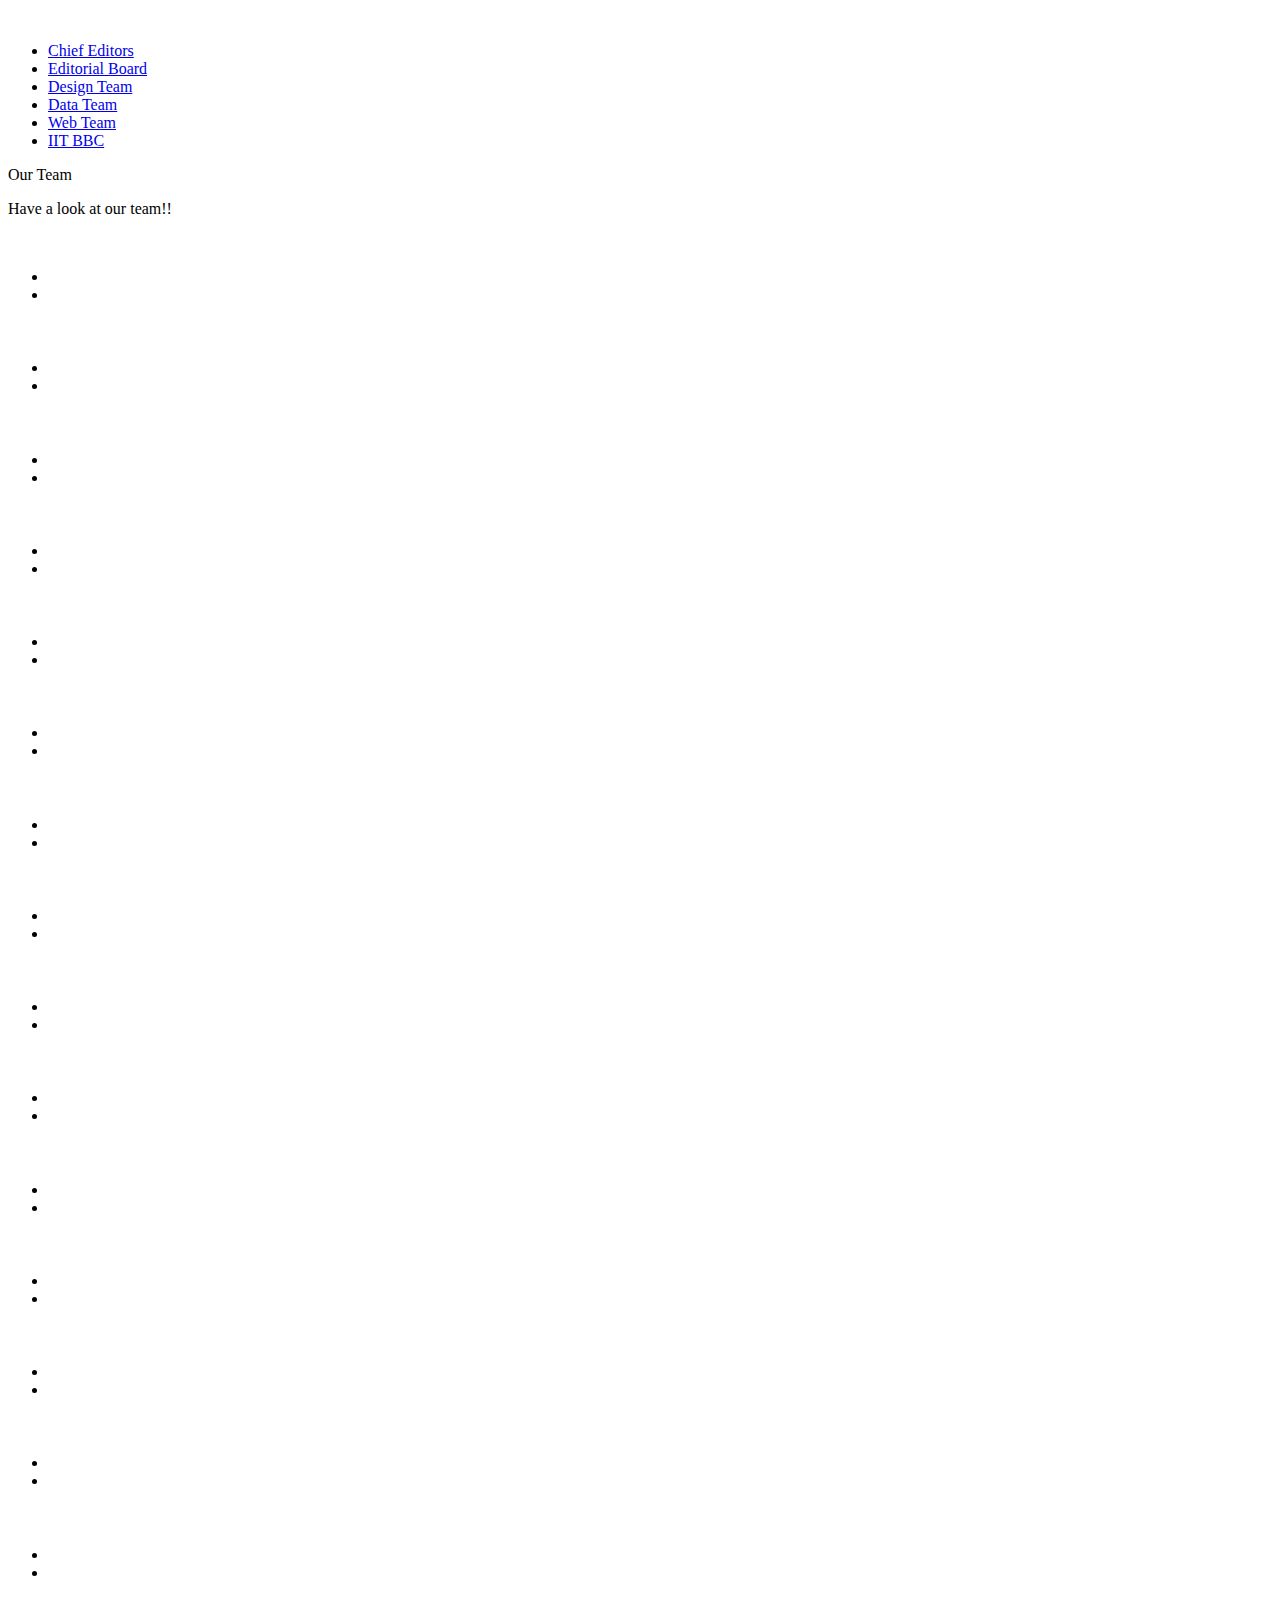
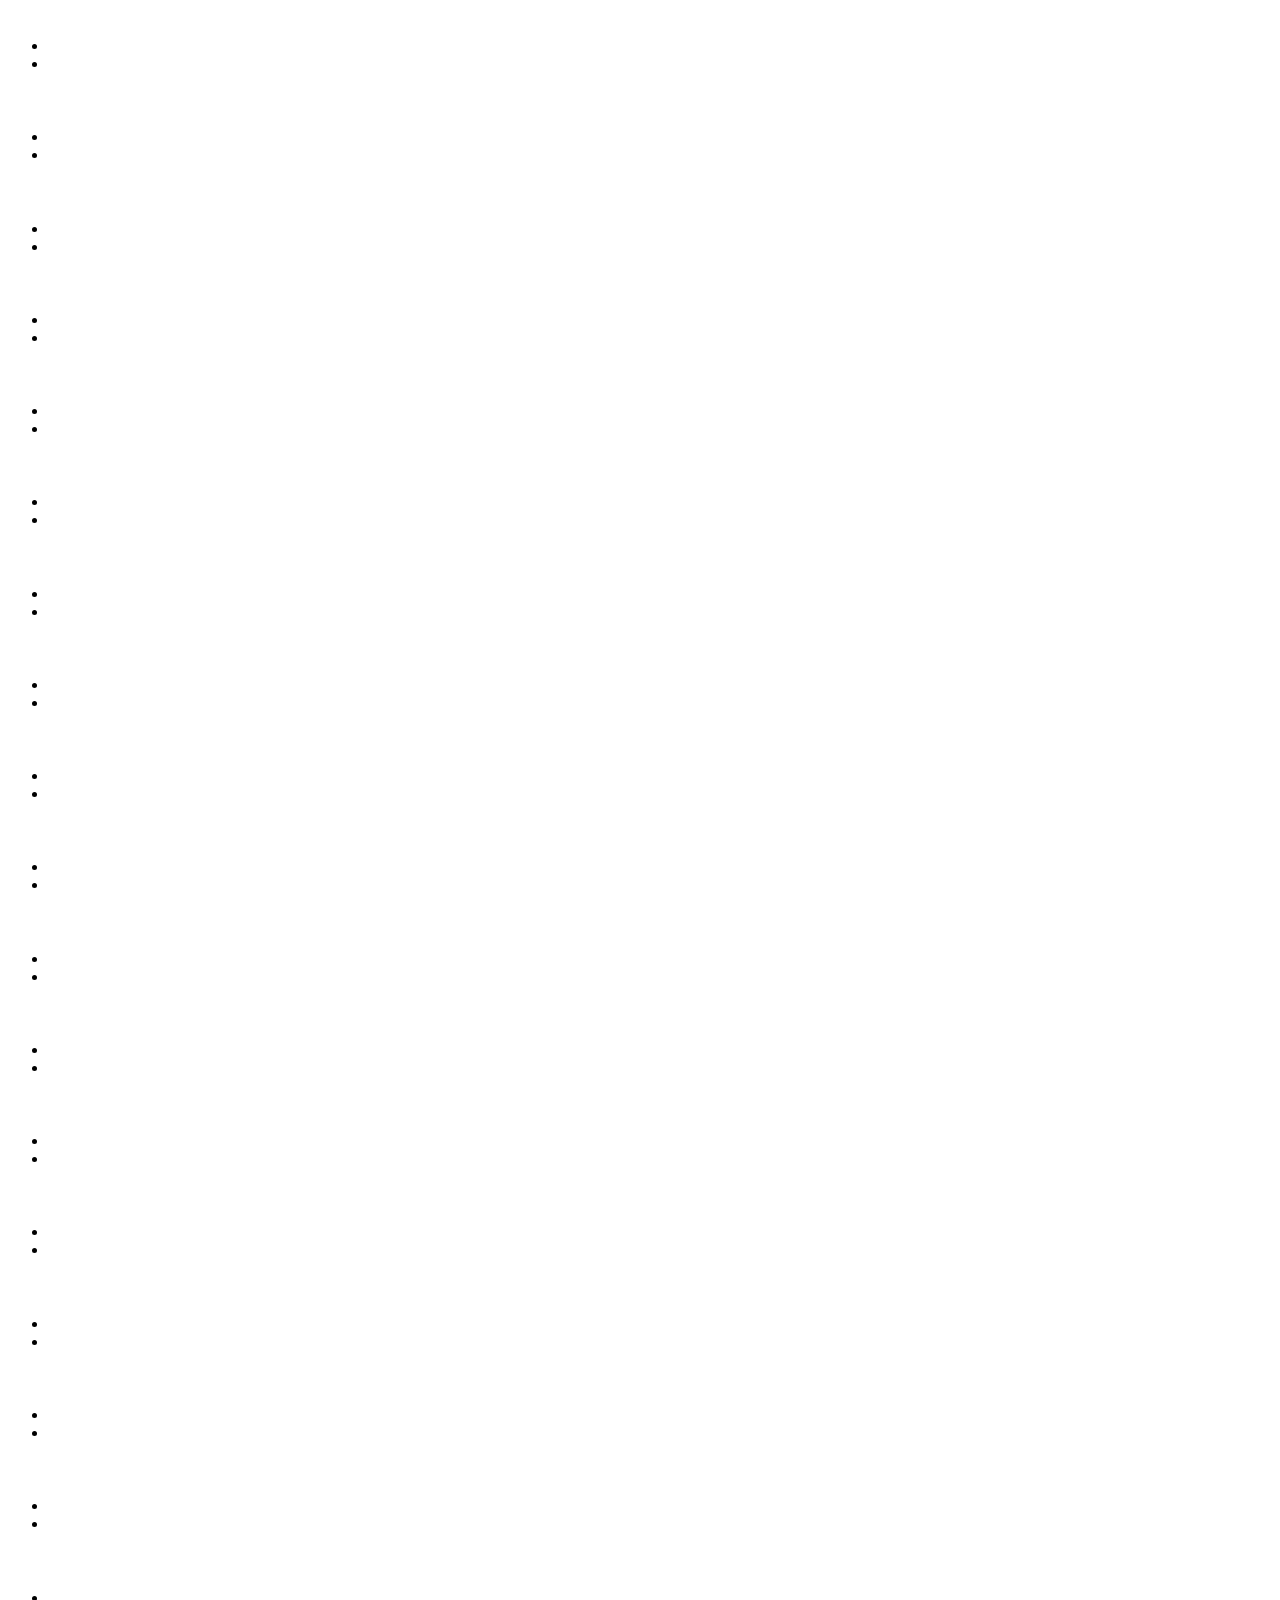
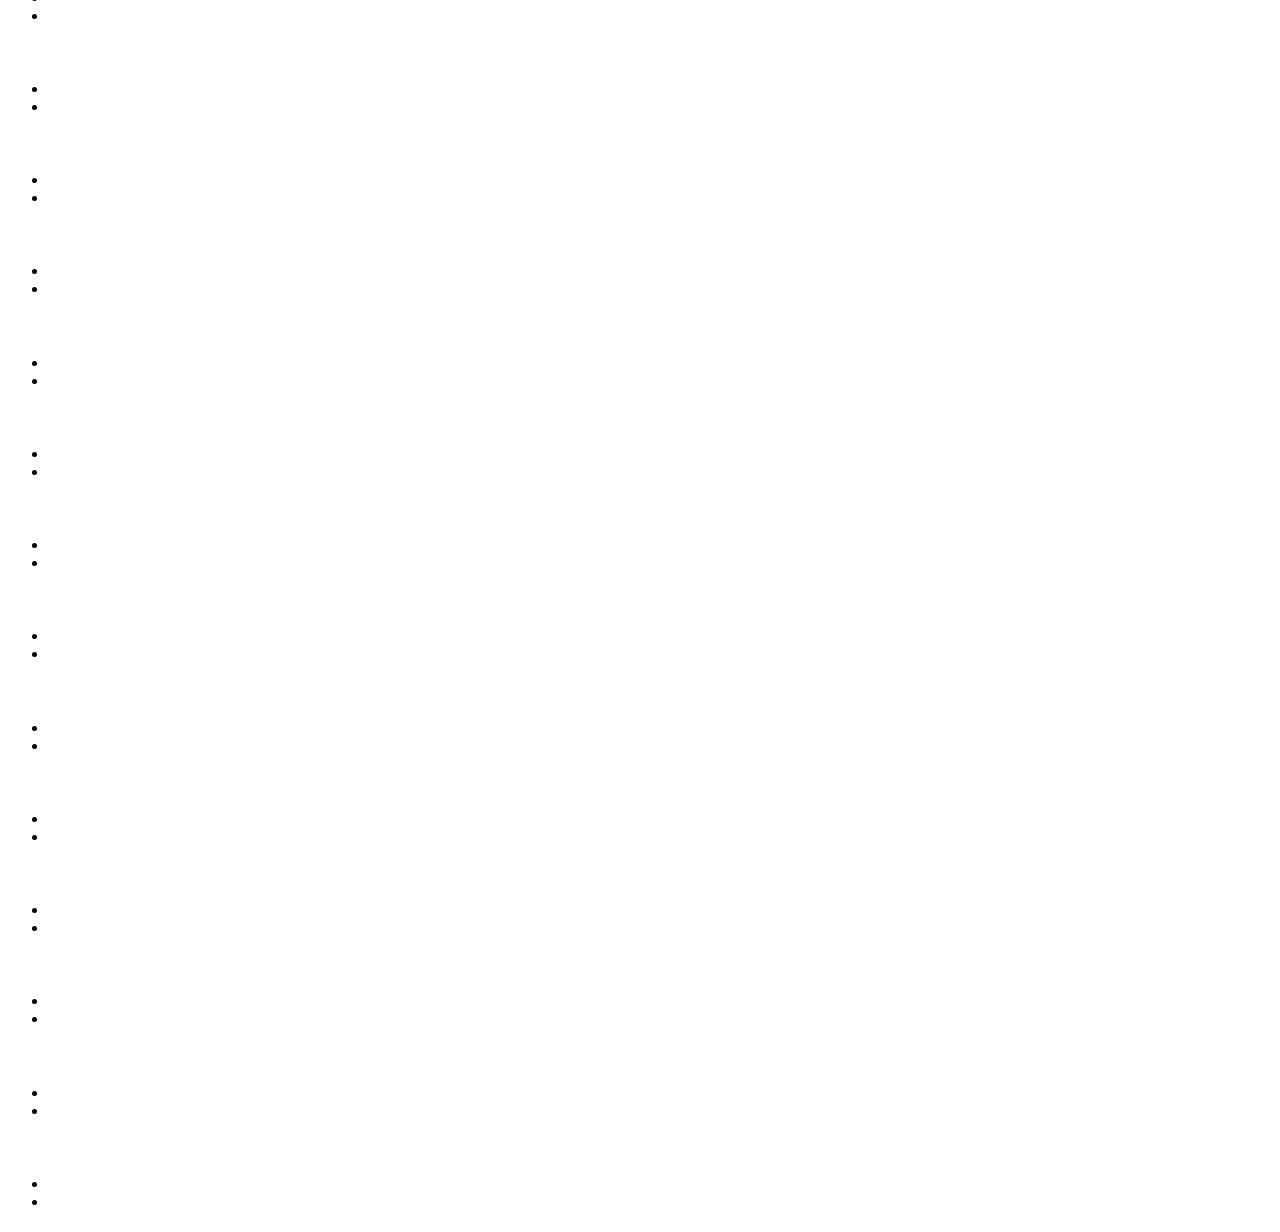
==== index.html @ 31cef3be "Included Navigation Bar" ====
<!DOCTYPE html>
<html lang="en">

<head>
    <meta charset="UTF-8">
    <meta name="viewport" content="width=device-width, initial-scale=1.0">
    <title>Document</title>
</head>

<body>
    <sectiion class="navbar">
        <!-- left sided main insight logo -->
        <div>
            <a href="https://www.insightiitb.org/"><img src="" alt=""></a>
        </div>
        <!-- right sided anchor tabs -->
        <ul>
            <li class="tabs"><a href="#chiefed">Chief Editors</a></li>
            <li class="tabs"><a href="#edboard">Editorial Board</a></li>
            <li class="tabs"><a href="#design">Design Team</a></li>
            <li class="tabs"><a href="#data">Data Team</a></li>
            <li class="tabs"><a href="#web">Web Team</a></li>
            <li class="tabs"><a href="#iitbbc">IIT BBC</a></li>
        </ul>
    </sectiion>
    <p>Our Team</p> 
    <p>Have a look at our team!!</p>
    <!-- section for each subteams -->
    <section class="chiefed">
        <!-- div class="box" for every member which can be 
            easily targetted by .box for overall styling -->
        <!-- IDs will be given aas name accordingly -->
        <div class="box" id="amogh">
            <!-- img for image -->
            <img src="" alt="">
            <!-- hyperlinks for fb and gmail as of now 
             some other may be added accordingly if required -->
            <ul>
                <li>
                    <a href=""></a>
                </li>
                <li>
                    <a href=""></a>
                </li>
            </ul>
            <!-- h2 for name -->
            <h2></h2>
            <!-- h3 for post -->
            <h3></h3>
            <!-- h4 for bio -->
            <h4></h4>
        </div>
        <div class="box" id="suman">
            <img src="" alt="">
            <ul>
                <li>
                    <a href=""></a>
                </li>
                <li>
                    <a href=""></a>
                </li>
            </ul>
            <h2></h2>
            <h3></h3>
            <h4></h4>
        </div>
    </section>
    <section class="edboard">
        <div class="box" id="abir">
            <img src="" alt="">
            <ul>
                <li>
                    <a href=""></a>
                </li>
                <li>
                    <a href=""></a>
                </li>
            </ul>
            <h2></h2>
            <h3></h3>
            <h4></h4>
        </div>
        <div class="box" id="akanksha">
            <img src="" alt="">
            <ul>
                <li>
                    <a href=""></a>
                </li>
                <li>
                    <a href=""></a>
                </li>
            </ul>
            <h2></h2>
            <h3></h3>
            <h4></h4>
        </div>
        <div class="box" id="aman">
            <img src="" alt="">
            <ul>
                <li>
                    <a href=""></a>
                </li>
                <li>
                    <a href=""></a>
                </li>
            </ul>
            <h2></h2>
            <h3></h3>
            <h4></h4>
        </div>
        <div class="box" id="kawathekar">
            <img src="" alt="">
            <ul>
                <li>
                    <a href=""></a>
                </li>
                <li>
                    <a href=""></a>
                </li>
            </ul>
            <h2></h2>
            <h3></h3>
            <h4></h4>
        </div>
        <div class="box" id="anushka">
            <img src="" alt="">
            <ul>
                <li>
                    <a href=""></a>
                </li>
                <li>
                    <a href=""></a>
                </li>
            </ul>
            <h2></h2>
            <h3></h3>
            <h4></h4>
        </div>
        <div class="box" id="apoorva">
            <img src="" alt="">
            <ul>
                <li>
                    <a href=""></a>
                </li>
                <li>
                    <a href=""></a>
                </li>
            </ul>
            <h2></h2>
            <h3></h3>
            <h4></h4>
        </div>
        <div class="box" id="arvind">
            <img src="" alt="">
            <ul>
                <li>
                    <a href=""></a>
                </li>
                <li>
                    <a href=""></a>
                </li>
            </ul>
            <h2></h2>
            <h3></h3>
            <h4></h4>
        </div>
        <div class="box" id="aryan">
            <img src="" alt="">
            <ul>
                <li>
                    <a href=""></a>
                </li>
                <li>
                    <a href=""></a>
                </li>
            </ul>
            <h2></h2>
            <h3></h3>
            <h4></h4>
        </div>
        <div class="box" id="chaitanya">
            <img src="" alt="">
            <ul>
                <li>
                    <a href=""></a>
                </li>
                <li>
                    <a href=""></a>
                </li>
            </ul>
            <h2></h2>
            <h3></h3>
            <h4></h4>
        </div>
        <div class="box" id="devansh">
            <img src="" alt="">
            <ul>
                <li>
                    <a href=""></a>
                </li>
                <li>
                    <a href=""></a>
                </li>
            </ul>
            <h2></h2>
            <h3></h3>
            <h4></h4>
        </div>
        <div class="box" id="namit">
            <img src="" alt="">
            <ul>
                <li>
                    <a href=""></a>
                </li>
                <li>
                    <a href=""></a>
                </li>
            </ul>
            <h2></h2>
            <h3></h3>
            <h4></h4>
        </div>
        <div class="box" id="ojasvi">
            <img src="" alt="">
            <ul>
                <li>
                    <a href=""></a>
                </li>
                <li>
                    <a href=""></a>
                </li>
            </ul>
            <h2></h2>
            <h3></h3>
            <h4></h4>
        </div>
        <div class="box" id="pranav">
            <img src="" alt="">
            <ul>
                <li>
                    <a href=""></a>
                </li>
                <li>
                    <a href=""></a>
                </li>
            </ul>
            <h2></h2>
            <h3></h3>
            <h4></h4>
        </div>
        <div class="box" id="rajat">
            <img src="" alt="">
            <ul>
                <li>
                    <a href=""></a>
                </li>
                <li>
                    <a href=""></a>
                </li>
            </ul>
            <h2></h2>
            <h3></h3>
            <h4></h4>
        </div>
        <div class="box" id="rishi">
            <img src="" alt="">
            <ul>
                <li>
                    <a href=""></a>
                </li>
                <li>
                    <a href=""></a>
                </li>
            </ul>
            <h2></h2>
            <h3></h3>
            <h4></h4>
        </div>
        <div class="box" id="sahil">
            <img src="" alt="">
            <ul>
                <li>
                    <a href=""></a>
                </li>
                <li>
                    <a href=""></a>
                </li>
            </ul>
            <h2></h2>
            <h3></h3>
            <h4></h4>
        </div>
        <div class="box" id="samyak">
            <img src="" alt="">
            <ul>
                <li>
                    <a href=""></a>
                </li>
                <li>
                    <a href=""></a>
                </li>
            </ul>
            <h2></h2>
            <h3></h3>
            <h4></h4>
        </div>
        <div class="box" id="shaunak">
            <img src="" alt="">
            <ul>
                <li>
                    <a href=""></a>
                </li>
                <li>
                    <a href=""></a>
                </li>
            </ul>
            <h2></h2>
            <h3></h3>
            <h4></h4>
        </div>
        <div class="box" id="tanisha">
            <img src="" alt="">
            <ul>
                <li>
                    <a href=""></a>
                </li>
                <li>
                    <a href=""></a>
                </li>
            </ul>
            <h2></h2>
            <h3></h3>
            <h4></h4>
        </div>
    </section>
    <section class="design">
        <div class="box" id="vaishnavi">
            <img src="" alt="">
            <ul>
                <li>
                    <a href=""></a>
                </li>
                <li>
                    <a href=""></a>
                </li>
            </ul>
            <h2></h2>
            <h3></h3>
            <h4></h4>
        </div>
        <div class="box" id="krishna">
            <img src="" alt="">
            <ul>
                <li>
                    <a href=""></a>
                </li>
                <li>
                    <a href=""></a>
                </li>
            </ul>
            <h2></h2>
            <h3></h3>
            <h4></h4>
        </div>
        <div class="box" id="yash">
            <img src="" alt="">
            <ul>
                <li>
                    <a href=""></a>
                </li>
                <li>
                    <a href=""></a>
                </li>
            </ul>
            <h2></h2>
            <h3></h3>
            <h4></h4>
        </div>
        <div class="box" id="saloni">
            <img src="" alt="">
            <ul>
                <li>
                    <a href=""></a>
                </li>
                <li>
                    <a href=""></a>
                </li>
            </ul>
            <h2></h2>
            <h3></h3>
            <h4></h4>
        </div>
        <div class="box" id="hardik">
            <img src="" alt="">
            <ul>
                <li>
                    <a href=""></a>
                </li>
                <li>
                    <a href=""></a>
                </li>
            </ul>
            <h2></h2>
            <h3></h3>
            <h4></h4>
        </div>
        <div class="box" id="utkarsh">
            <img src="" alt="">
            <ul>
                <li>
                    <a href=""></a>
                </li>
                <li>
                    <a href=""></a>
                </li>
            </ul>
            <h2></h2>
            <h3></h3>
            <h4></h4>
        </div>
    </section>
    <section class="data">
        <div class="box" id="akash">
            <img src="" alt="">
            <ul>
                <li>
                    <a href=""></a>
                </li>
                <li>
                    <a href=""></a>
                </li>
            </ul>
            <h2></h2>
            <h3></h3>
            <h4></h4>
        </div>
        <div class="box" id="divya">
            <img src="" alt="">
            <ul>
                <li>
                    <a href=""></a>
                </li>
                <li>
                    <a href=""></a>
                </li>
            </ul>
            <h2></h2>
            <h3></h3>
            <h4></h4>
        </div>
        <div class="box" id="3">
            <img src="" alt="">
            <ul>
                <li>
                    <a href=""></a>
                </li>
                <li>
                    <a href=""></a>
                </li>
            </ul>
            <h2></h2>
            <h3></h3>
            <h4></h4>
        </div>
        <div class="box" id="4">
            <img src="" alt="">
            <ul>
                <li>
                    <a href=""></a>
                </li>
                <li>
                    <a href=""></a>
                </li>
            </ul>
            <h2></h2>
            <h3></h3>
            <h4></h4>
        </div>
        <div class="box" id="5">
            <img src="" alt="">
            <ul>
                <li>
                    <a href=""></a>
                </li>
                <li>
                    <a href=""></a>
                </li>
            </ul>
            <h2></h2>
            <h3></h3>
            <h4></h4>
        </div>
        <div class="box" id="6">
            <img src="" alt="">
            <ul>
                <li>
                    <a href=""></a>
                </li>
                <li>
                    <a href=""></a>
                </li>
            </ul>
            <h2></h2>
            <h3></h3>
            <h4></h4>
        </div>
        <div class="box" id="7">
            <img src="" alt="">
            <ul>
                <li>
                    <a href=""></a>
                </li>
                <li>
                    <a href=""></a>
                </li>
            </ul>
            <h2></h2>
            <h3></h3>
            <h4></h4>
        </div>
    </section>
    <section class="web">
        <div class="box" id="bhavesh">
            <img src="" alt="">
            <ul>
                <li>
                    <a href=""></a>
                </li>
                <li>
                    <a href=""></a>
                </li>
            </ul>
            <h2></h2>
            <h3></h3>
            <h4></h4>
        </div>
        <div class="box" id="avyakta">
            <img src="" alt="">
            <ul>
                <li>
                    <a href=""></a>
                </li>
                <li>
                    <a href=""></a>
                </li>
            </ul>
            <h2></h2>
            <h3></h3>
            <h4></h4>
        </div>
        <div class="box" id="shabnam">
            <img src="" alt="">
            <ul>
                <li>
                    <a href=""></a>
                </li>
                <li>
                    <a href=""></a>
                </li>
            </ul>
            <h2></h2>
            <h3></h3>
            <h4></h4>
        </div>
        <div class="box" id="mayur">
            <img src="" alt="">
            <ul>
                <li>
                    <a href=""></a>
                </li>
                <li>
                    <a href=""></a>
                </li>
            </ul>
            <h2></h2>
            <h3></h3>
            <h4></h4>
        </div>
        <div class="box" id="adithya">
            <img src="" alt="">
            <ul>
                <li>
                    <a href=""></a>
                </li>
                <li>
                    <a href=""></a>
                </li>
            </ul>
            <h2></h2>
            <h3></h3>
            <h4></h4>
        </div>
        <div class="box" id="gurnoor">
            <img src="" alt="">
            <ul>
                <li>
                    <a href=""></a>
                </li>
                <li>
                    <a href=""></a>
                </li>
            </ul>
            <h2></h2>
            <h3></h3>
            <h4></h4>
        </div>
    </section>
    <section class="iitbbc">
        <div class="box" id="a">
            <img src="" alt="">
            <ul>
                <li>
                    <a href=""></a>
                </li>
                <li>
                    <a href=""></a>
                </li>
            </ul>
            <h2></h2>
            <h3></h3>
            <h4></h4>
        </div>
        <div class="box" id="b">
            <img src="" alt="">
            <ul>
                <li>
                    <a href=""></a>
                </li>
                <li>
                    <a href=""></a>
                </li>
            </ul>
            <h2></h2>
            <h3></h3>
            <h4></h4>
        </div>
        <div class="box" id="c">
            <img src="" alt="">
            <ul>
                <li>
                    <a href=""></a>
                </li>
                <li>
                    <a href=""></a>
                </li>
            </ul>
            <h2></h2>
            <h3></h3>
            <h4></h4>
        </div>
        <div class="box" id="d">
            <img src="" alt="">
            <ul>
                <li>
                    <a href=""></a>
                </li>
                <li>
                    <a href=""></a>
                </li>
            </ul>
            <h2></h2>
            <h3></h3>
            <h4></h4>
        </div>
        <div class="box" id="e">
            <img src="" alt="">
            <ul>
                <li>
                    <a href=""></a>
                </li>
                <li>
                    <a href=""></a>
                </li>
            </ul>
            <h2></h2>
            <h3></h3>
            <h4></h4>
        </div>
        <div class="box" id="f">
            <img src="" alt="">
            <ul>
                <li>
                    <a href=""></a>
                </li>
                <li>
                    <a href=""></a>
                </li>
            </ul>
            <h2></h2>
            <h3></h3>
            <h4></h4>
        </div>
    </section>
</body>

</html>
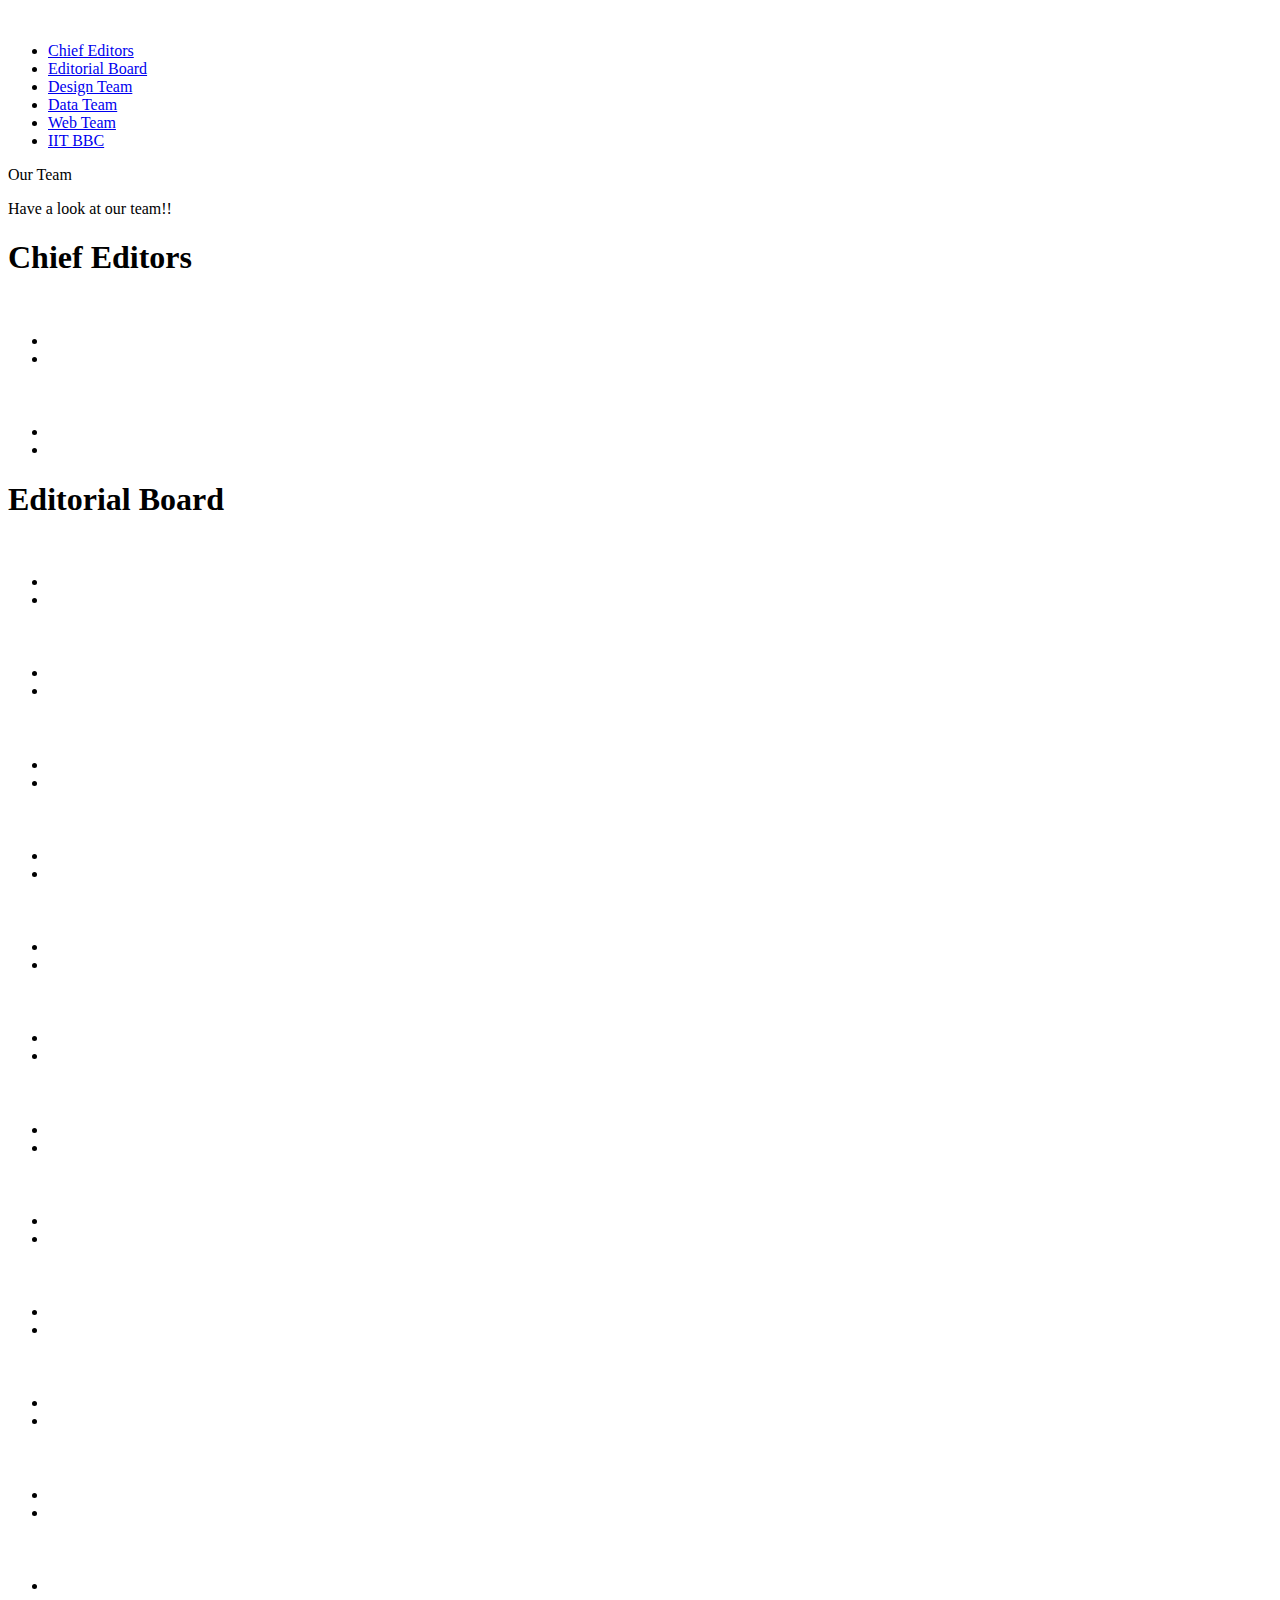
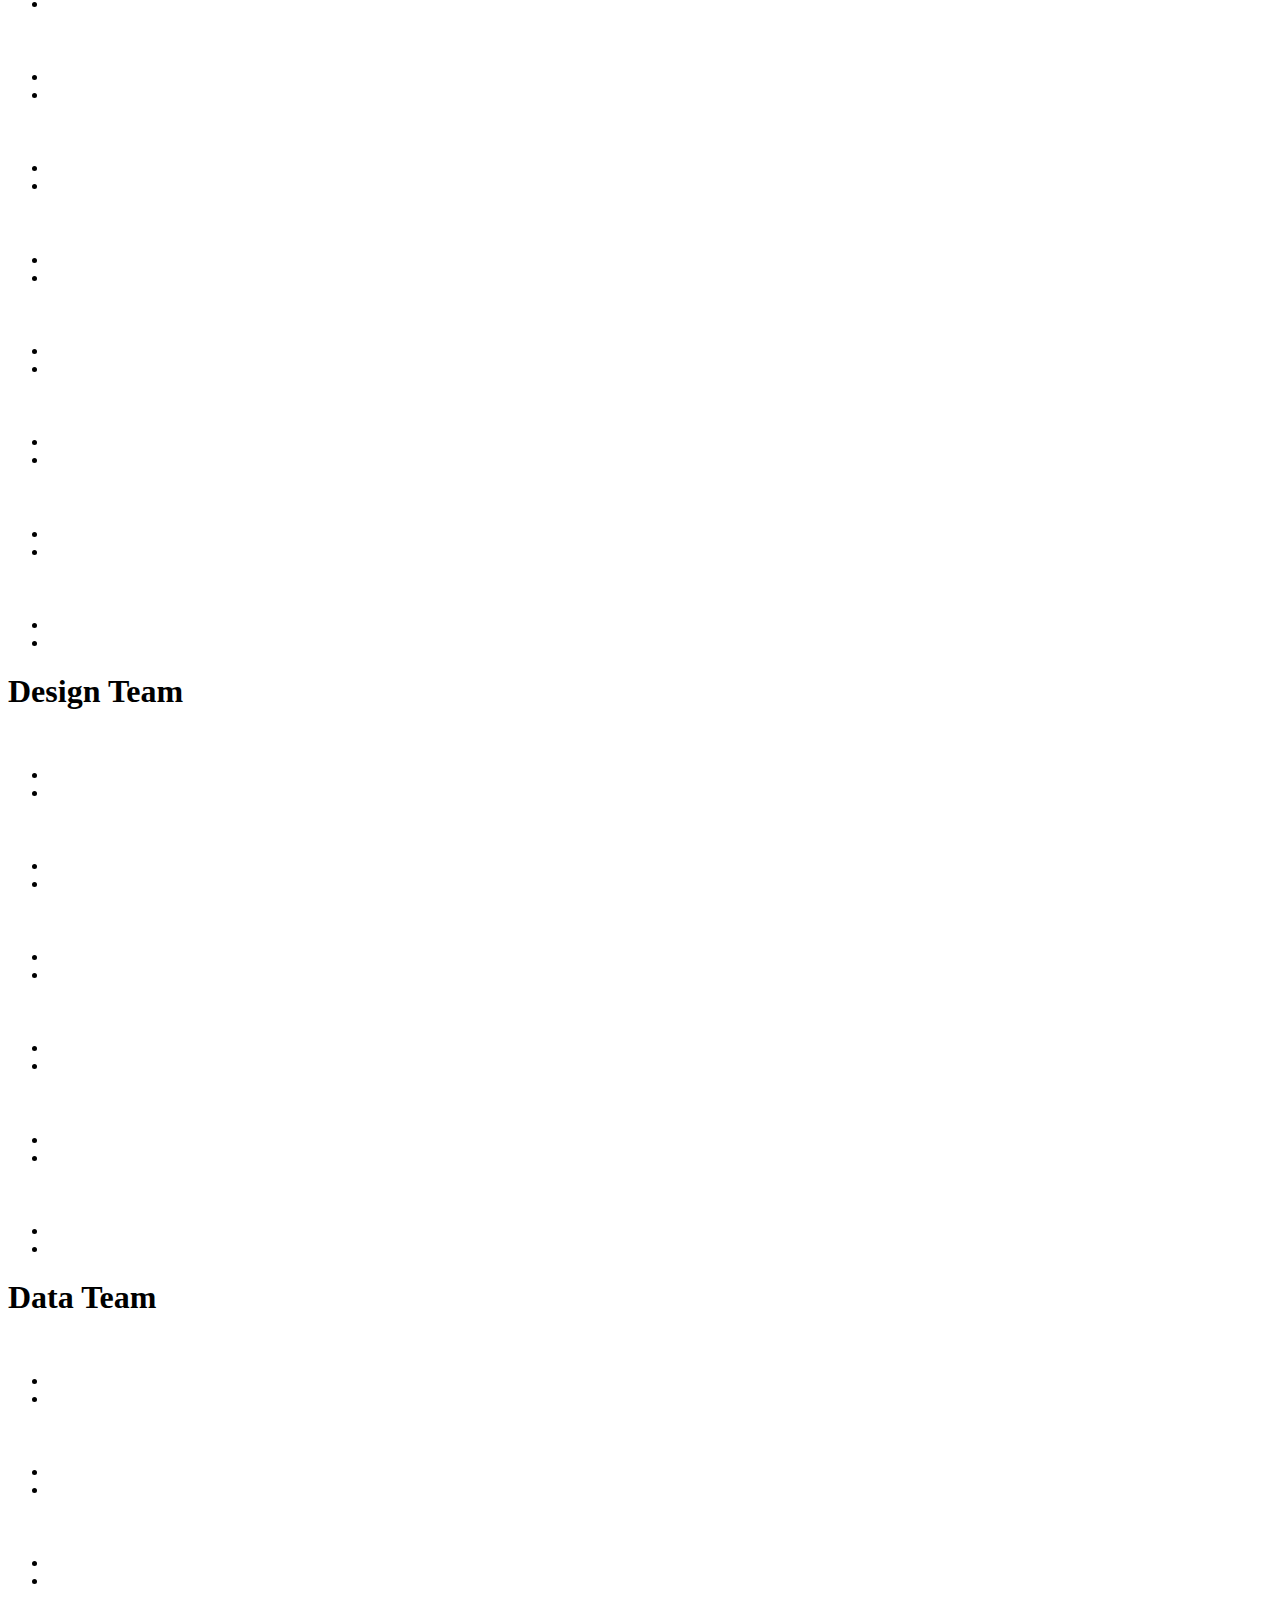
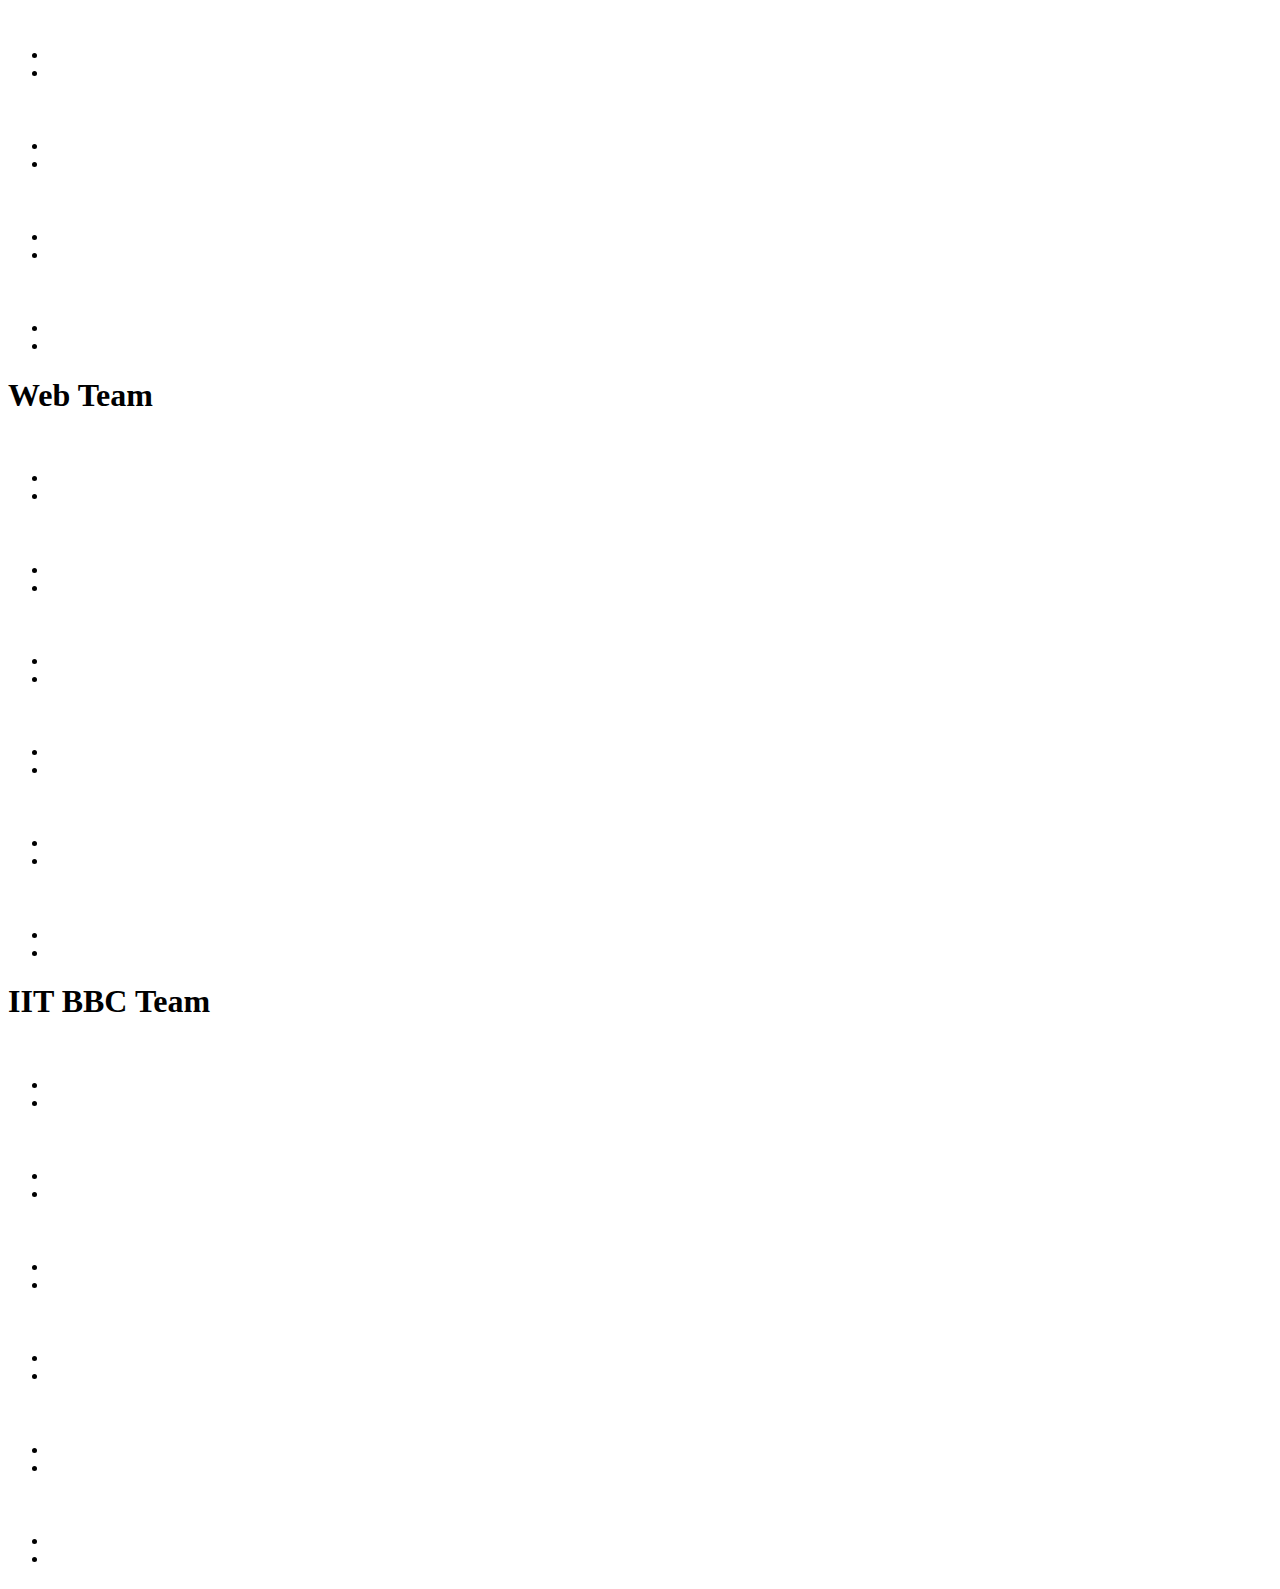
==== commit abd40f10: "Updated framework" ====
--- a/index.html
+++ b/index.html
@@ -8,7 +8,7 @@
 </head>
 
 <body>
-    <sectiion class="navbar">
+    <nav class="navbar">
         <!-- left sided main insight logo -->
         <div>
             <a href="https://www.insightiitb.org/"><img src="" alt=""></a>
@@ -22,11 +22,12 @@
             <li class="tabs"><a href="#web">Web Team</a></li>
             <li class="tabs"><a href="#iitbbc">IIT BBC</a></li>
         </ul>
-    </sectiion>
+    </nav>
     <p>Our Team</p> 
     <p>Have a look at our team!!</p>
     <!-- section for each subteams -->
-    <section class="chiefed">
+    <section id="chiefed">
+        <h1>Chief Editors</h1>
         <!-- div class="box" for every member which can be 
             easily targetted by .box for overall styling -->
         <!-- IDs will be given aas name accordingly -->
@@ -65,7 +66,8 @@
             <h4></h4>
         </div>
     </section>
-    <section class="edboard">
+    <section id="edboard">
+        <h1>Editorial Board</h1>
         <div class="box" id="abir">
             <img src="" alt="">
             <ul>
@@ -333,7 +335,8 @@
             <h4></h4>
         </div>
     </section>
-    <section class="design">
+    <section id="design">
+        <h1>Design Team</h1>
         <div class="box" id="vaishnavi">
             <img src="" alt="">
             <ul>
@@ -419,7 +422,8 @@
             <h4></h4>
         </div>
     </section>
-    <section class="data">
+    <section id="data">
+        <h1>Data Team</h1>
         <div class="box" id="akash">
             <img src="" alt="">
             <ul>
@@ -519,7 +523,8 @@
             <h4></h4>
         </div>
     </section>
-    <section class="web">
+    <section id="web">
+        <h1>Web Team</h1>
         <div class="box" id="bhavesh">
             <img src="" alt="">
             <ul>
@@ -605,7 +610,8 @@
             <h4></h4>
         </div>
     </section>
-    <section class="iitbbc">
+    <section id="iitbbc">
+        <h1>IIT BBC Team</h1>
         <div class="box" id="a">
             <img src="" alt="">
             <ul>
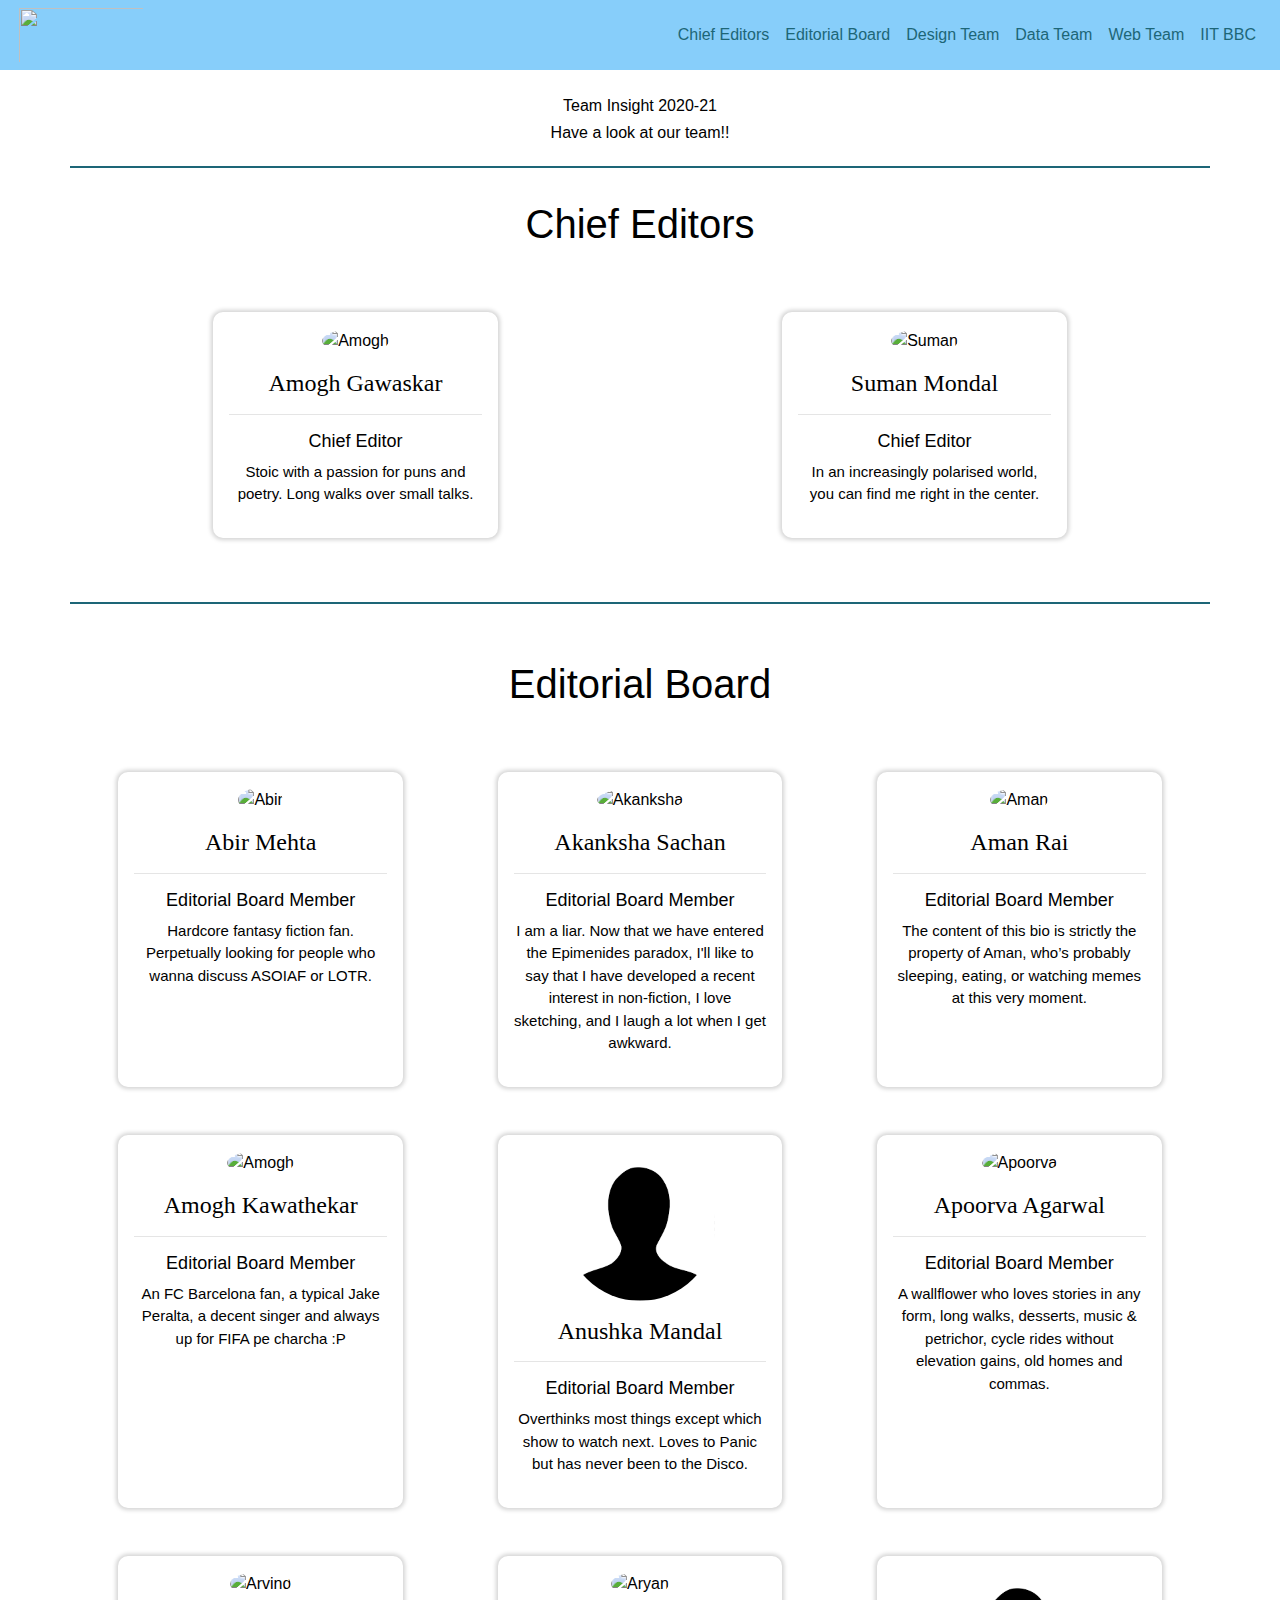
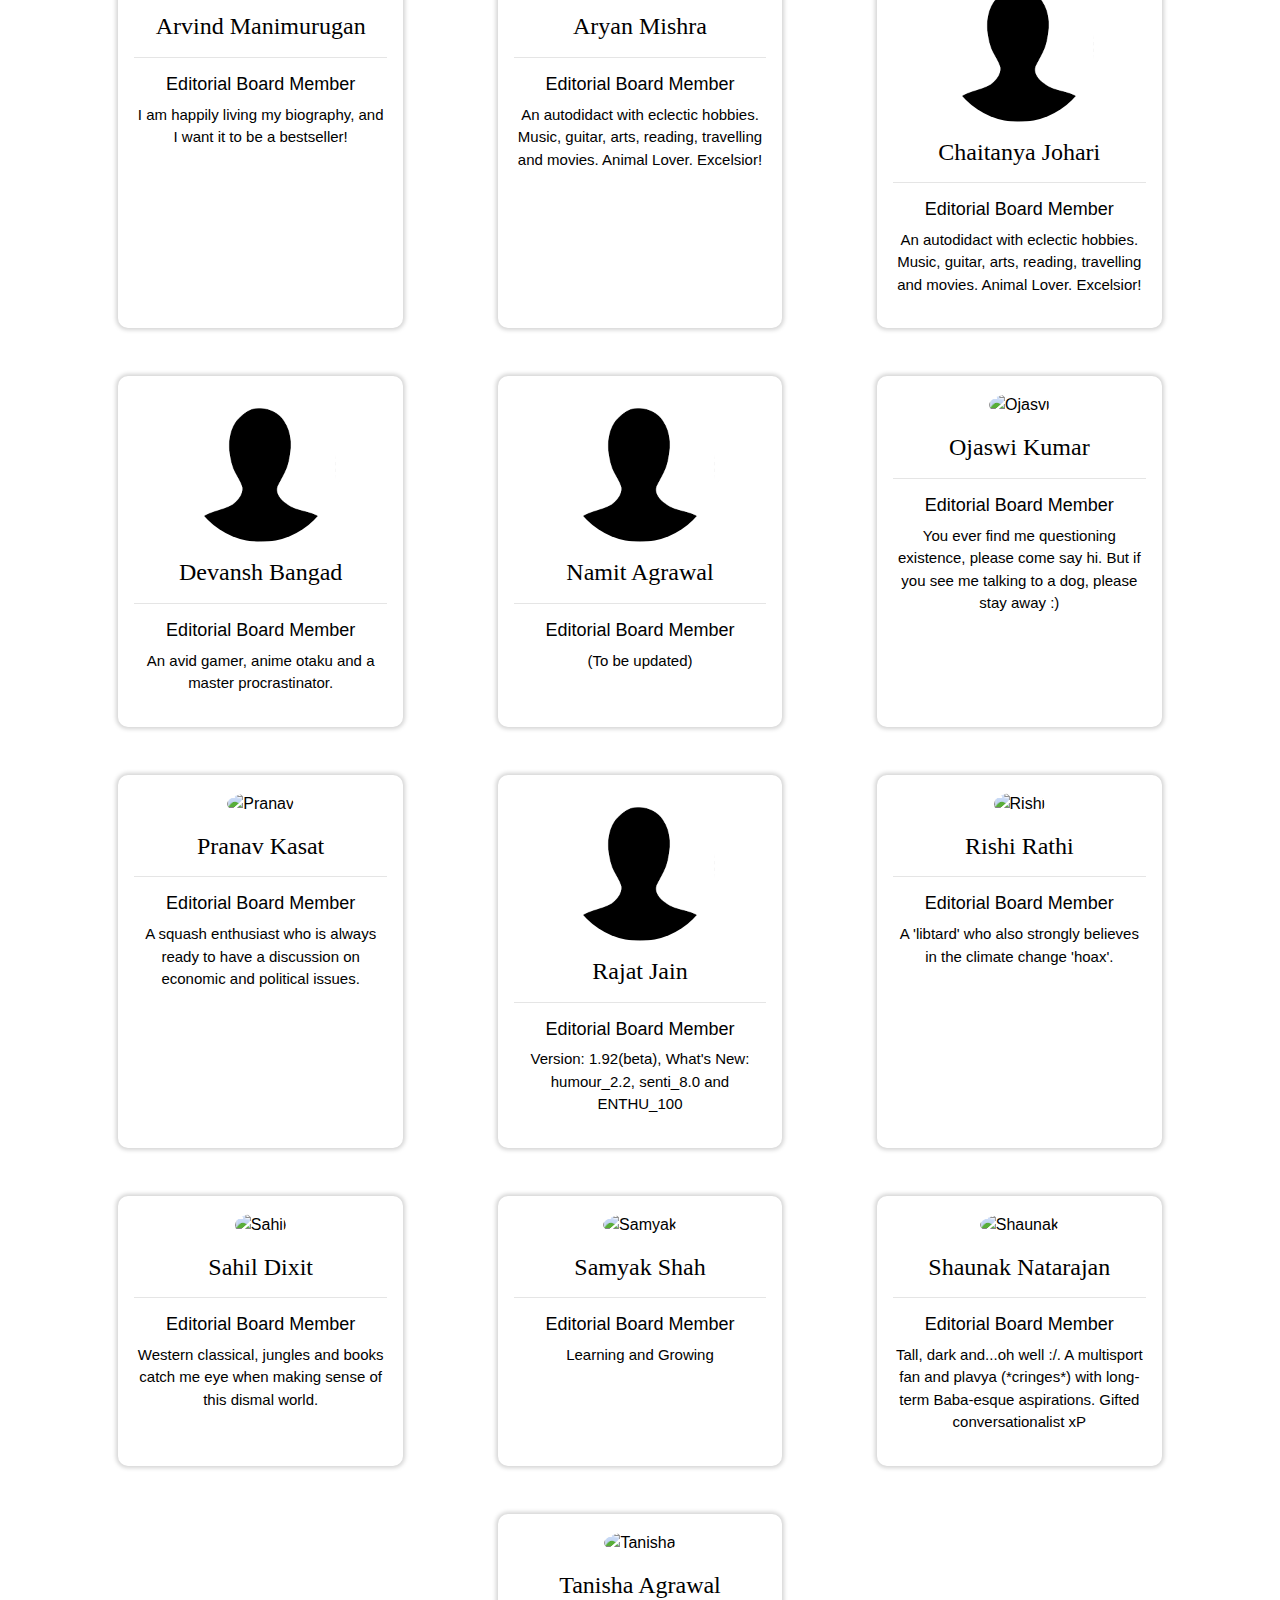
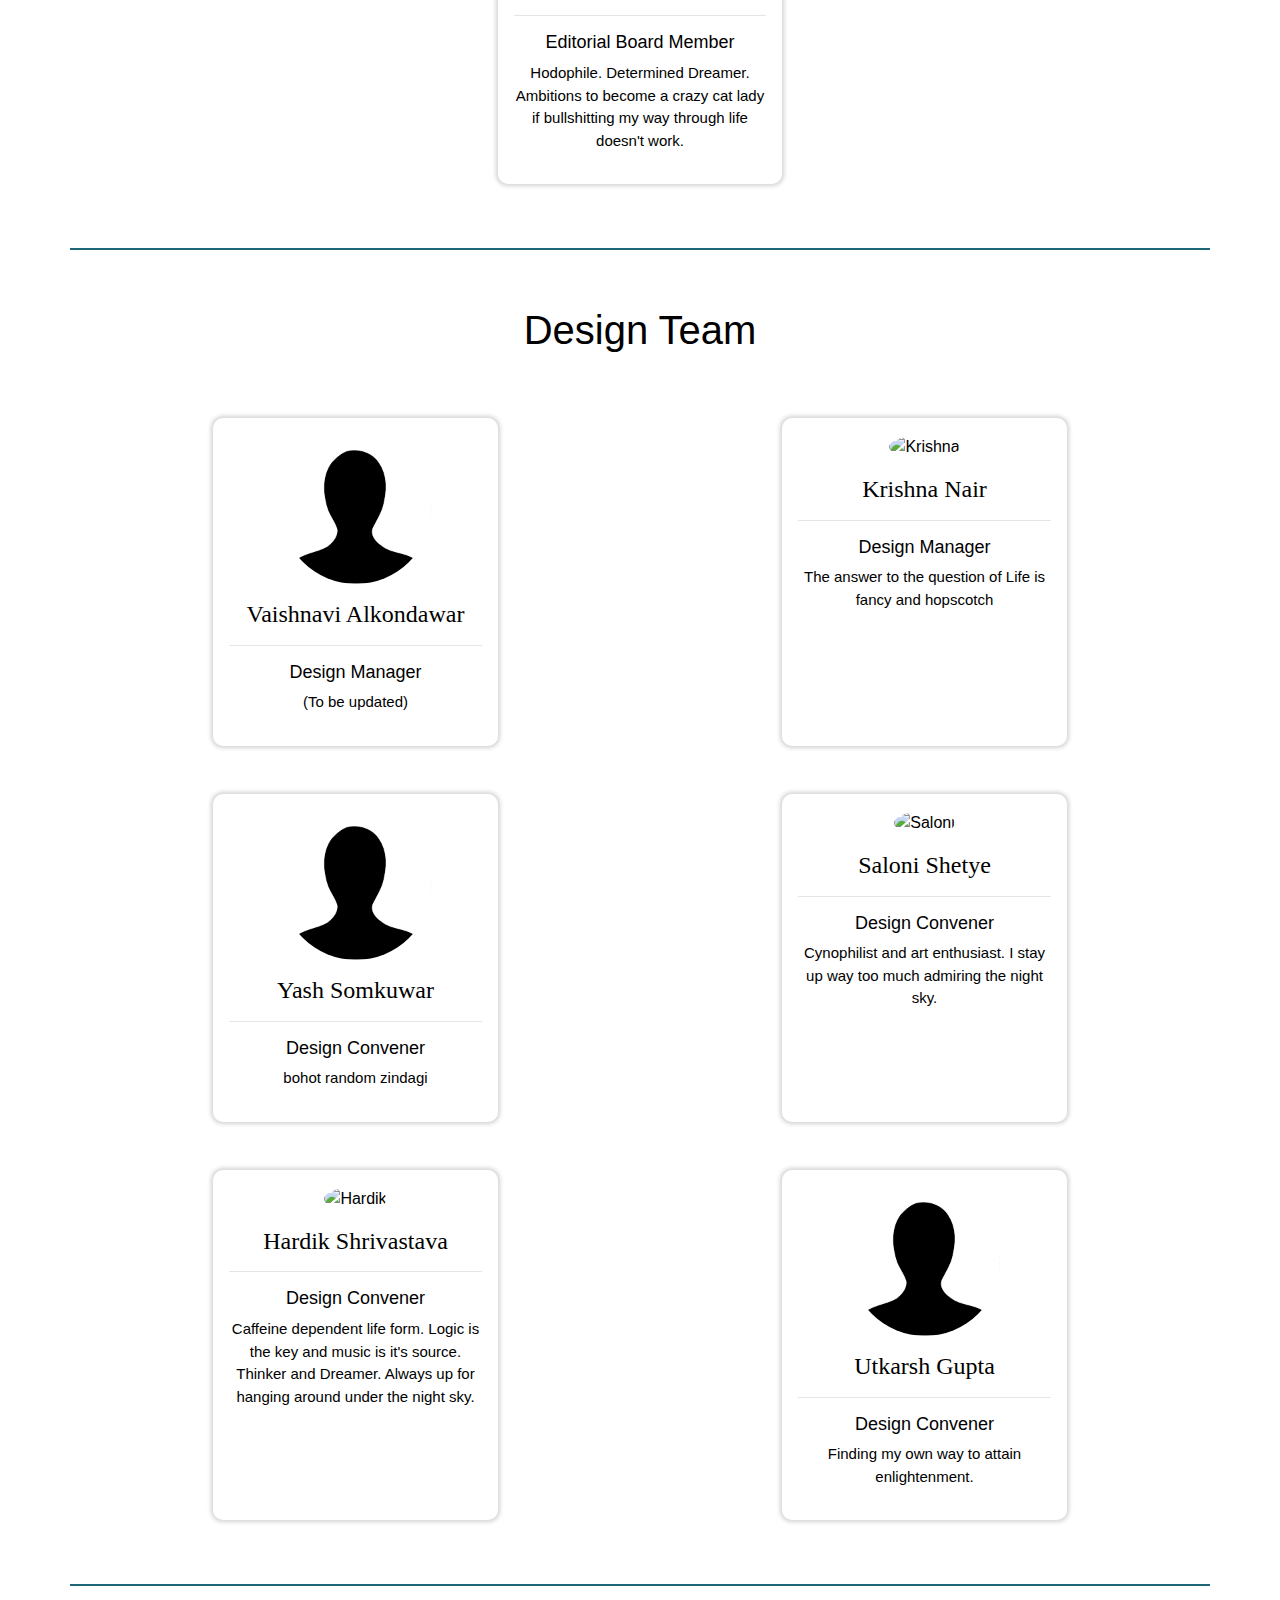
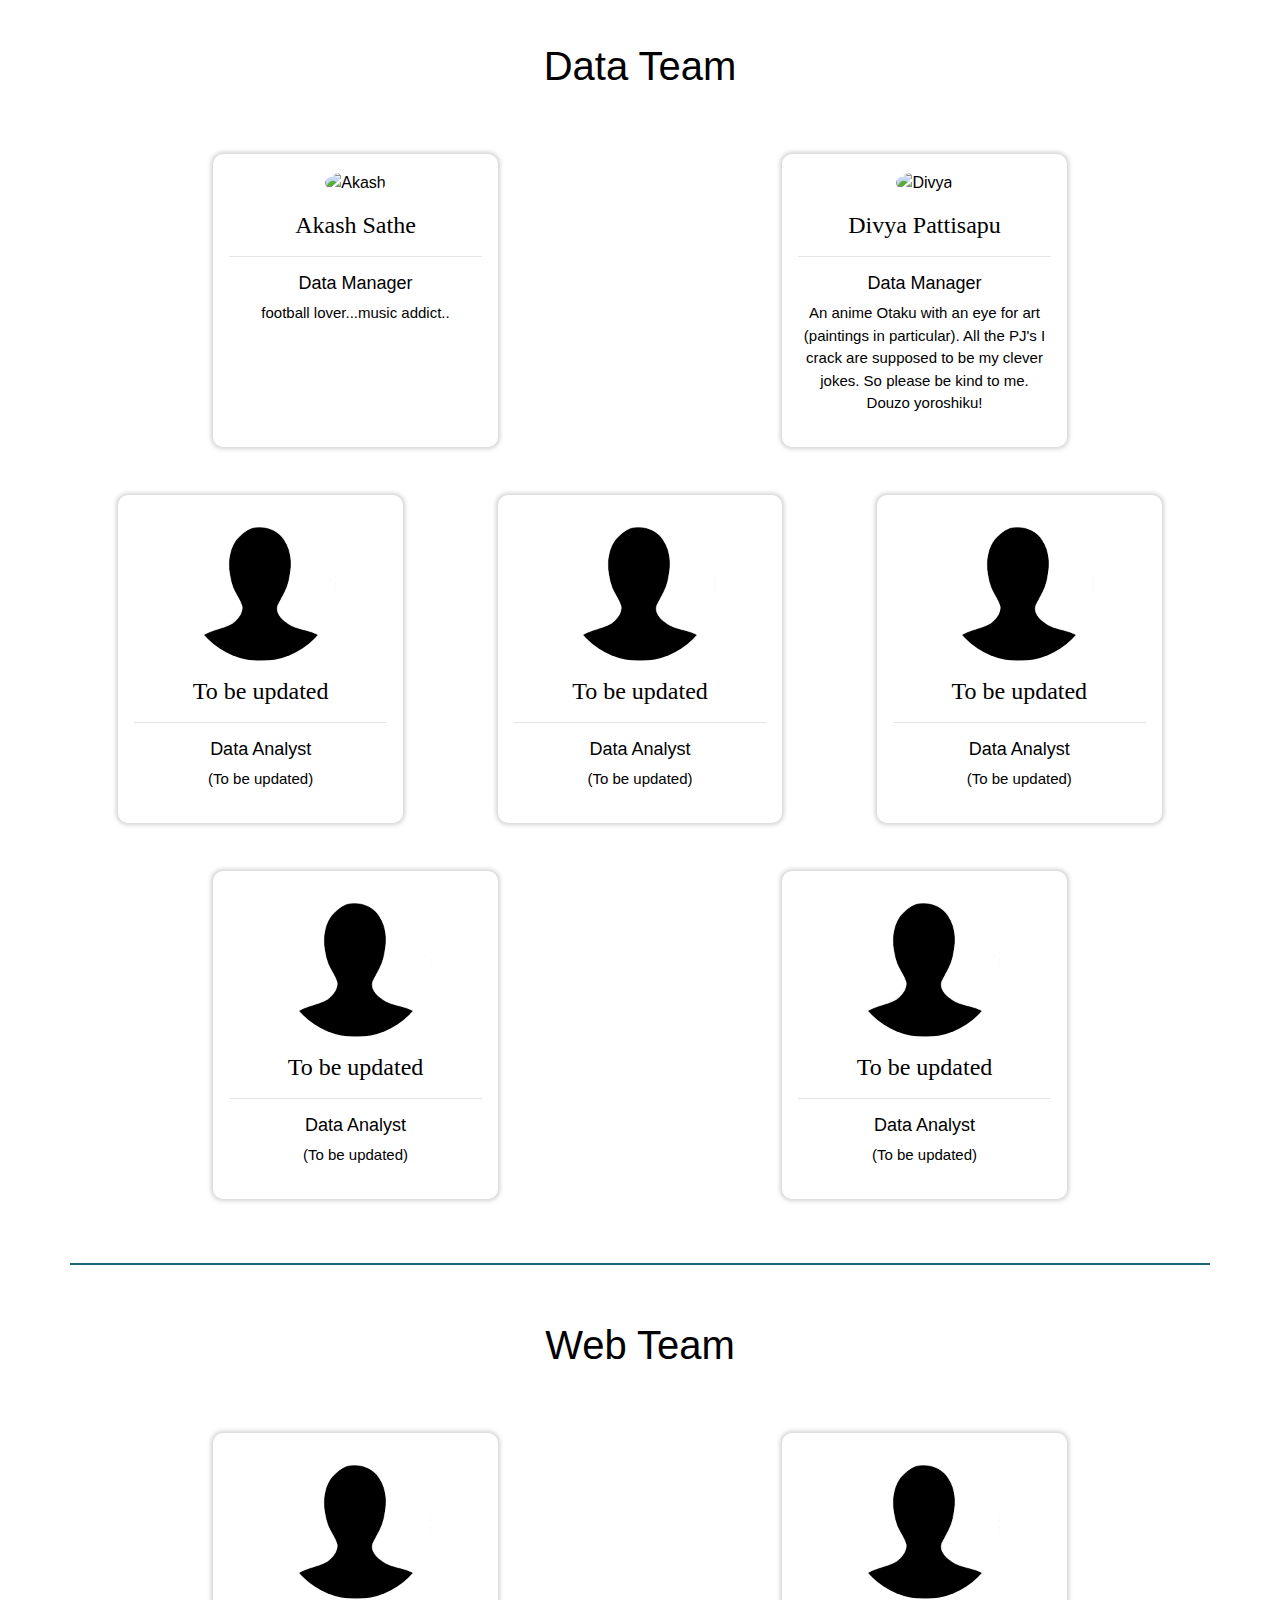
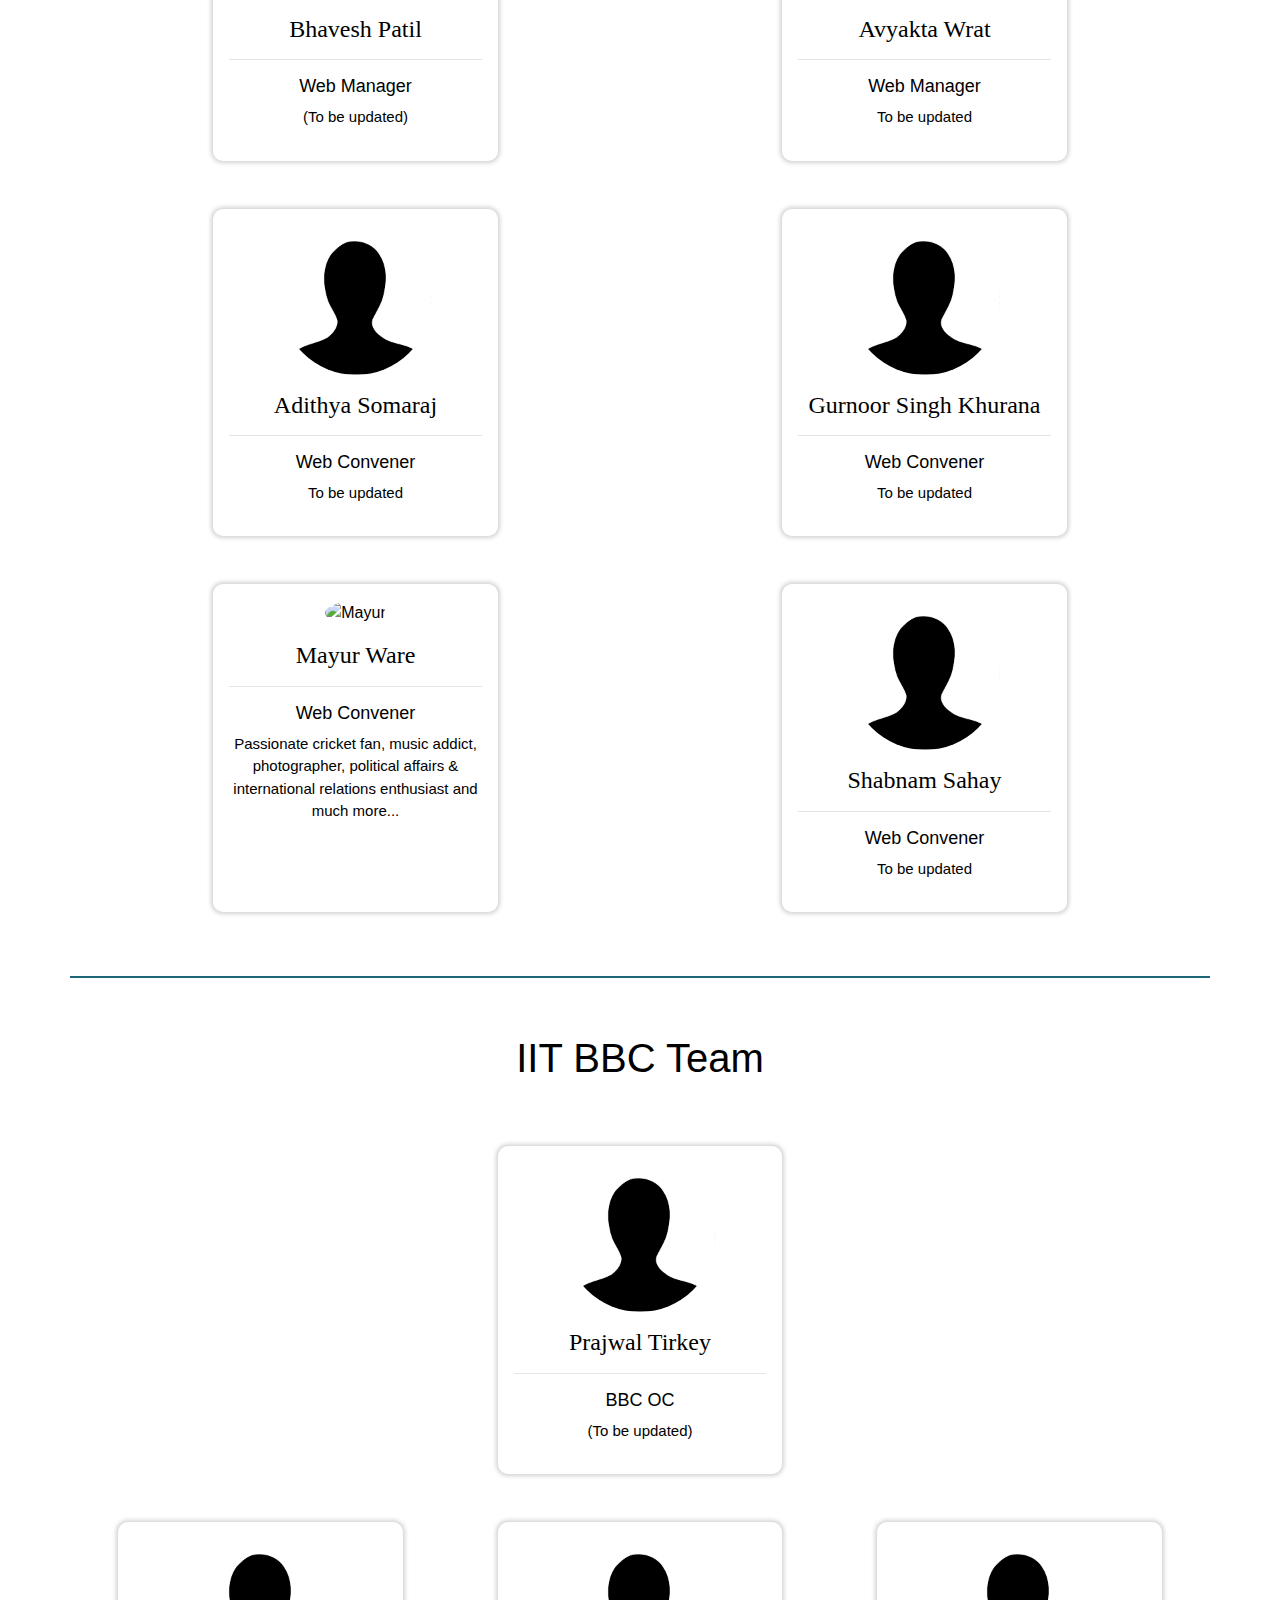
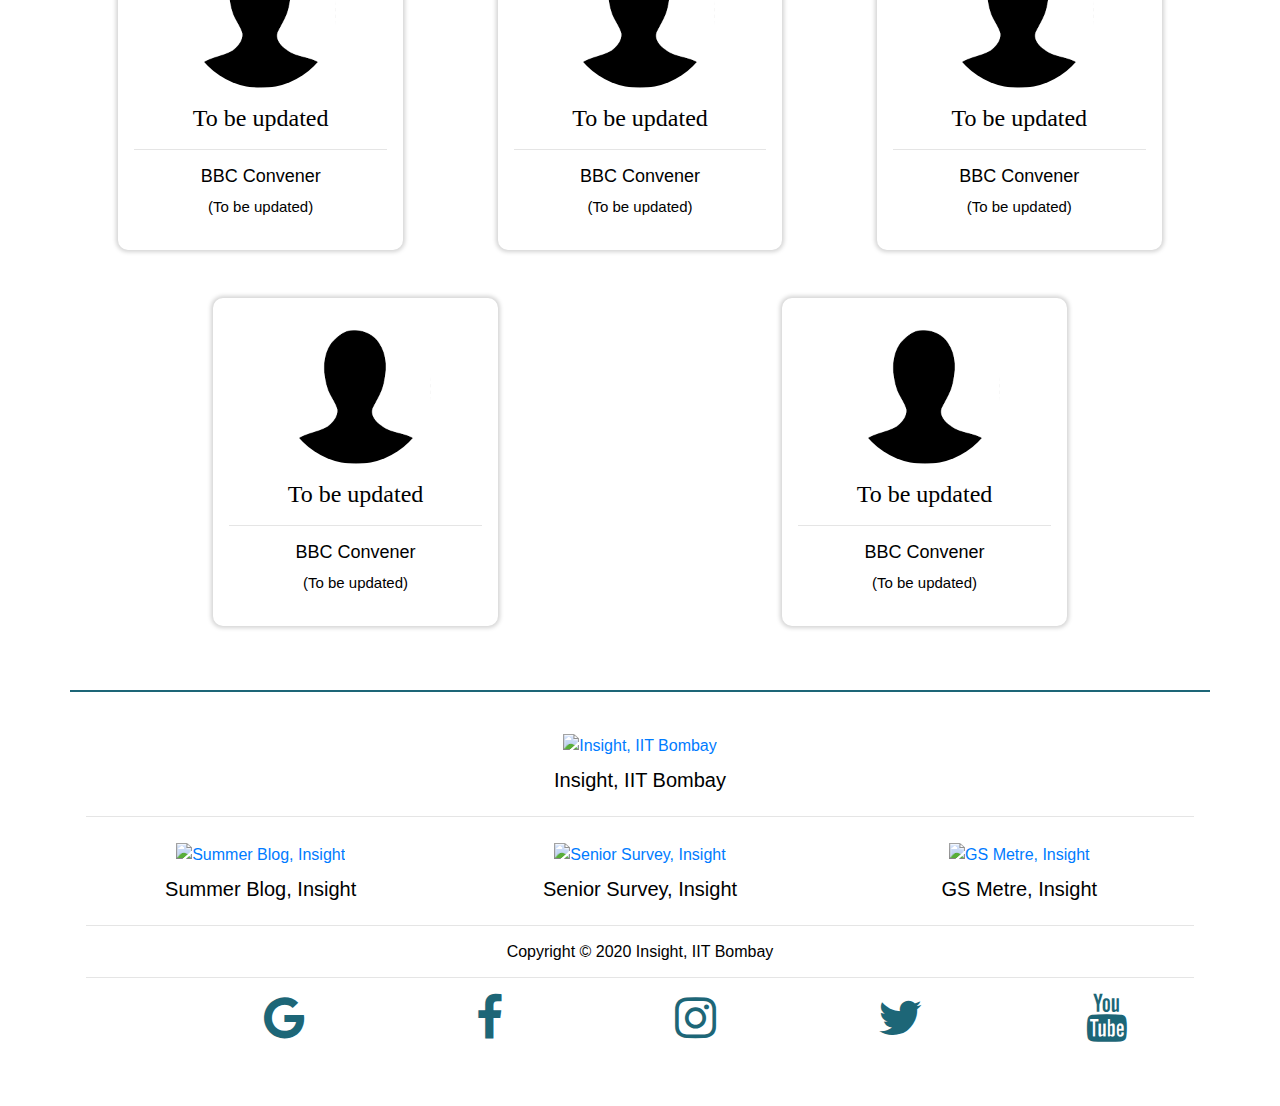
==== commit c7a039e5: "Merged final layout" ====
--- a/index.html
+++ b/index.html
@@ -2,701 +2,1243 @@
 <html lang="en">
 
 <head>
+
     <meta charset="UTF-8">
     <meta name="viewport" content="width=device-width, initial-scale=1.0">
-    <title>Document</title>
+    <title>The Team</title>
+
+    <link rel="stylesheet" type="text/css" href="https://tinyurl.com/selectedgooglefontsforwebsite" />
+    <link rel="stylesheet" type="text/css"
+        href="https://maxcdn.bootstrapcdn.com/bootstrap/4.5.0/css/bootstrap.min.css" />
+    <link rel="stylesheet" href="https://cdnjs.cloudflare.com/ajax/libs/font-awesome/4.7.0/css/font-awesome.min.css">
+
+    <link rel="icon" href=".\Images\insightlogo.png" />
+    <link rel="stylesheet" href=".\navbar.css" />
+
+    <script src="https://ajax.googleapis.com/ajax/libs/jquery/3.3.1/jquery.min.js"></script>
+    <script src="https://cdnjs.cloudflare.com/ajax/libs/popper.js/1.14.0/umd/popper.min.js"></script>
+    <script src="https://maxcdn.bootstrapcdn.com/bootstrap/4.1.0/js/bootstrap.min.js"></script>
+
+    <style>
+        img {
+            width: 150px;
+            height: 150px;
+        }
+    </style>
+
 </head>
 
-<body>
-    <nav class="navbar">
-        <!-- left sided main insight logo -->
-        <div>
-            <a href="https://www.insightiitb.org/"><img src="" alt=""></a>
-        </div>
-        <!-- right sided anchor tabs -->
-        <ul>
-            <li class="tabs"><a href="#chiefed">Chief Editors</a></li>
-            <li class="tabs"><a href="#edboard">Editorial Board</a></li>
-            <li class="tabs"><a href="#design">Design Team</a></li>
-            <li class="tabs"><a href="#data">Data Team</a></li>
-            <li class="tabs"><a href="#web">Web Team</a></li>
-            <li class="tabs"><a href="#iitbbc">IIT BBC</a></li>
-        </ul>
+<body style="background-color:white" class="base-font text-center">
+
+    <nav class="navbar navbar-expand-md logo-tint-blue navbar-light fixed-top" style="height:70px">
+
+        <div class="navimg">
+            <a class="navbar-brand" href="https://www.insightiitb.org/" target="_blank">
+                <img src=".\Images\insight2.png" style=" height: 60px; width: 130px; padding: 3px;">
+            </a>
+        </div>
+
+        <button class="navbar-toggler" type="button" data-toggle="collapse" data-target="#collapsibleNavbar">
+            <span class="navbar-toggler-icon"> </span>
+        </button>
+
+        <div class="collapse navbar-collapse justify-content-end" id="collapsibleNavbar">
+
+            <ul class="navbar-nav">
+                <li class="nav-item">
+                    <a class="a-nav" href="#chiefed">Chief Editors</a>
+                </li>
+
+                <li class="nav-item">
+                    <a class="a-nav" href="#edboard">Editorial Board</a>
+                </li>
+
+                <li class="nav-item">
+                    <a class="a-nav" href="#design">Design Team</a>
+                </li>
+
+                <li class="nav-item">
+                    <a class="a-nav" href="#data">Data Team</a>
+                </li>
+
+                <li class="nav-item">
+                    <a class="a-nav" href="#web">Web Team</a>
+                </li>
+
+                <li class="nav-item">
+                    <a class="a-nav" href="#iitbbc">IIT BBC</a>
+
+                </li>
+
+            </ul>
+        </div>
+
     </nav>
-    <p>Our Team</p> 
-    <p>Have a look at our team!!</p>
-    <!-- section for each subteams -->
-    <section id="chiefed">
-        <h1>Chief Editors</h1>
-        <!-- div class="box" for every member which can be 
-            easily targetted by .box for overall styling -->
-        <!-- IDs will be given aas name accordingly -->
-        <div class="box" id="amogh">
-            <!-- img for image -->
-            <img src="" alt="">
-            <!-- hyperlinks for fb and gmail as of now 
-             some other may be added accordingly if required -->
-            <ul>
-                <li>
-                    <a href=""></a>
-                </li>
-                <li>
-                    <a href=""></a>
-                </li>
-            </ul>
-            <!-- h2 for name -->
-            <h2></h2>
-            <!-- h3 for post -->
-            <h3></h3>
-            <!-- h4 for bio -->
-            <h4></h4>
-        </div>
-        <div class="box" id="suman">
-            <img src="" alt="">
-            <ul>
-                <li>
-                    <a href=""></a>
-                </li>
-                <li>
-                    <a href=""></a>
-                </li>
-            </ul>
-            <h2></h2>
-            <h3></h3>
-            <h4></h4>
-        </div>
+
+    <div class="container-fluid white-bar"></div>
+
+    <div class="container p-3">
+        <h6>Team Insight 2020-21</h6>
+        <h6>Have a look at our team!!</h6>
+    </div>
+
+
+    <div class="container teal-bar"></div>
+
+    <!--  &&&&&&&&&&&&&&&&&&&&&&&&&&&&&&&&&&&&&&&&&&&&&&&&&&&&&&&&&&&&&&&&&&&& -->
+    <section id="chiefed"></section>
+    <div class="container p-3 my-3">
+
+        <div class="row">
+            <div class="col-md-12">
+                <h1>Chief Editors</h1> <br>
+            </div>
+        </div>
+
+        <div class="row my-3 justify-content-space-between">
+
+            <div class="col-md-3 mx-3 my-3 p-3">
+
+                <!-- div class="box" for every member which can be 
+                easily targetted by .box for overall styling -->
+
+                <div class="box" id="amogh">
+                    <!-- img for image -->
+                    <img src=".\Images\Chief Editors\amogh.jpg" alt="Amogh" class="rounded-circle">
+                    <!-- hyperlinks for fb and gmail as of now 
+                 some other may be added accordingly if required -->
+                    <ul>
+                        <li>
+                            <a href="" target="_blank"></a>
+                        </li>
+                        <li>
+                            <a href="" target="_blank"></a>
+                        </li>
+                    </ul>
+                    <!-- h3 for name -->
+                    <h3>Amogh Gawaskar</h3>
+                    <hr>
+                    <!-- h4 for post -->
+                    <h4>Chief Editor</h4>
+                    <!-- h4 for bio -->
+                    <p>Stoic with a passion for puns and poetry. Long walks over small talks.</p>
+                </div>
+
+            </div>
+
+            <div class="col-md-3 mx-3 my-3 p-3">
+
+                <div class="box" id="suman">
+                    <img src=".\Images\Chief Editors\suman.jpg" alt="Suman" class="rounded-circle">
+                    <ul>
+                        <li>
+                            <a href="" target="_blank"></a>
+                        </li>
+                        <li>
+                            <a href="" target="_blank"></a>
+                        </li>
+                    </ul>
+                    <h3>Suman Mondal</h3>
+                    <hr>
+                    <h4>Chief Editor</h4>
+                    <p>In an increasingly polarised world, you can find me right in the center.</p>
+                </div>
+
+            </div>
+
+        </div>
+
+
+
+    </div>
+
+    <div class="container teal-bar"></div>
+
+
+    <!--  &&&&&&&&&&&&&&&&&&&&&&&&&&&&&&&&&&&&&&&&&&&&&&&&&&&&&&&&&&&&&&&&&&&& -->
+
+    <section id="edboard"></section>
+    <div class="container p-3 my-3">
+
+        <div class="row">
+            <div class="col-md-12">
+                <br>
+                <h1>Editorial Board</h1> <br>
+            </div>
+        </div>
+
+
+        <div class="row my-3 justify-content-space-between">
+
+            <div class="col-md-3 mx-3 my-3 p-3">
+                <div class="box" id="abir">
+                    <img src=".\Images\Editorial Board\abir.jpg" alt="Abir" class="rounded-circle">
+                    <ul>
+                        <li>
+                            <a href="" target="_blank"></a>
+                        </li>
+                        <li>
+                            <a href="" target="_blank"></a>
+                        </li>
+                    </ul>
+                    <h3>Abir Mehta</h3>
+                    <hr>
+                    <h4>Editorial Board Member</h4>
+                    <p>Hardcore fantasy fiction fan. Perpetually looking for people who wanna discuss ASOIAF or LOTR.
+                    </p>
+                </div>
+            </div>
+
+            <div class="col-md-3 mx-3 my-3 p-3">
+                <div class="box" id="akanksha">
+                    <img src=".\Images\Editorial Board\akanksha.jpg" alt="Akanksha" class="rounded-circle">
+                    <ul>
+                        <li>
+                            <a href="" target="_blank"></a>
+                        </li>
+                        <li>
+                            <a href="" target="_blank"></a>
+                        </li>
+                    </ul>
+                    <h3>Akanksha Sachan</h3>
+                    <hr>
+                    <h4>Editorial Board Member</h4>
+                    <p>I am a liar. Now that we have entered the Epimenides paradox, I'll like to say that I have
+                        developed a recent interest in non-fiction, I love sketching, and I laugh a lot when I get
+                        awkward. </p>
+                </div>
+            </div>
+
+            <div class="col-md-3 mx-3 my-3 p-3">
+                <div class="box" id="aman">
+                    <img src=".\Images\Editorial Board\aman.jpg" alt="Aman" class="rounded-circle">
+                    <ul>
+                        <li>
+                            <a href="" target="_blank"></a>
+                        </li>
+                        <li>
+                            <a href="" target="_blank"></a>
+                        </li>
+                    </ul>
+                    <h3>Aman Rai</h3>
+                    <hr>
+                    <h4>Editorial Board Member</h4>
+                    <p>The content of this bio is strictly the property of Aman, who’s probably sleeping, eating, or
+                        watching memes at this very moment. </p>
+                </div>
+            </div>
+
+        </div>
+
+
+        <div class="row my-3 justify-content-space-between">
+
+            <div class="col-md-3 mx-3 my-3 p-3">
+                <div class="box" id="kawathekar">
+                    <img src=".\Images\Editorial Board\kawathekar.jpg" alt="Amogh" class="rounded-circle">
+                    <ul>
+                        <li>
+                            <a href="" target="_blank"></a>
+                        </li>
+                        <li>
+                            <a href="" target="_blank"></a>
+                        </li>
+                    </ul>
+                    <h3>Amogh Kawathekar</h3>
+                    <hr>
+                    <h4>Editorial Board Member</h4>
+                    <p>An FC Barcelona fan, a typical Jake Peralta, a decent singer and always up for FIFA pe charcha :P
+                    </p>
+                </div>
+            </div>
+
+            <div class="col-md-3 mx-3 my-3 p-3">
+                <div class="box" id="anushka">
+                    <img src=".\Images\unknown.png" alt="Anushka" class="rounded-circle">
+                    <ul>
+                        <li>
+                            <a href="" target="_blank"></a>
+                        </li>
+                        <li>
+                            <a href="" target="_blank"></a>
+                        </li>
+                    </ul>
+                    <h3>Anushka Mandal</h3>
+                    <hr>
+                    <h4>Editorial Board Member</h4>
+                    <p>Overthinks most things except which show to watch next. Loves to Panic but has never been to the
+                        Disco.</p>
+                </div>
+            </div>
+
+            <div class="col-md-3 mx-3 my-3 p-3">
+                <div class="box" id="apoorva">
+                    <img src=".\Images\Editorial Board\apoorva.jpg" alt="Apoorva" class="rounded-circle">
+                    <ul>
+                        <li>
+                            <a href="" target="_blank"></a>
+                        </li>
+                        <li>
+                            <a href="" target="_blank"></a>
+                        </li>
+                    </ul>
+                    <h3>Apoorva Agarwal</h3>
+                    <hr>
+                    <h4>Editorial Board Member</h4>
+                    <p>A wallflower who loves stories in any form, long walks, desserts, music & petrichor, cycle rides
+                        without elevation gains, old homes and commas.</p>
+                </div>
+            </div>
+
+        </div>
+
+        <div class="row my-3 justify-content-space-between">
+
+            <div class="col-md-3 mx-3 my-3 p-3">
+                <div class="box" id="arvind">
+                    <img src=".\Images\Editorial Board\arvind.jpg" alt="Arvind" class="rounded-circle">
+                    <ul>
+                        <li>
+                            <a href="" target="_blank"></a>
+                        </li>
+                        <li>
+                            <a href="" target="_blank"></a>
+                        </li>
+                    </ul>
+                    <h3>Arvind Manimurugan</h3>
+                    <hr>
+                    <h4>Editorial Board Member</h4>
+                    <p>I am happily living my biography, and I want it to be a bestseller! </p>
+                </div>
+            </div>
+
+            <div class="col-md-3 mx-3 my-3 p-3">
+                <div class="box" id="aryan">
+                    <img src=".\Images\Editorial Board\aryan.jpg" alt="Aryan" class="rounded-circle">
+                    <ul>
+                        <li>
+                            <a href="" target="_blank"></a>
+                        </li>
+                        <li>
+                            <a href="" target="_blank"></a>
+                        </li>
+                    </ul>
+                    <h3>Aryan Mishra</h3>
+                    <hr>
+                    <h4>Editorial Board Member</h4>
+                    <p>An autodidact with eclectic hobbies. Music, guitar, arts, reading, travelling and movies. Animal
+                        Lover. Excelsior!</p>
+                </div>
+            </div>
+
+            <div class="col-md-3 mx-3 my-3 p-3">
+                <div class="box" id="chaitanya">
+                    <img src=".\Images\unknown.png" alt="Chaintanya" class="rounded-circle">
+                    <ul>
+                        <li>
+                            <a href="" target="_blank"></a>
+                        </li>
+                        <li>
+                            <a href="" target="_blank"></a>
+                        </li>
+                    </ul>
+                    <h3>Chaitanya Johari</h3>
+                    <hr>
+                    <h4>Editorial Board Member</h4>
+                    <p>An autodidact with eclectic hobbies. Music, guitar, arts, reading, travelling and movies. Animal
+                        Lover. Excelsior!</p>
+                </div>
+            </div>
+
+        </div>
+
+
+        <div class="row my-3 justify-content-space-between">
+
+            <div class="col-md-3 mx-3 my-3 p-3">
+                <div class="box" id="devansh">
+                    <img src=".\Images\unknown.png" alt="Devansh" class="rounded-circle">
+                    <ul>
+                        <li>
+                            <a href="" target="_blank"></a>
+                        </li>
+                        <li>
+                            <a href="" target="_blank"></a>
+                        </li>
+                    </ul>
+                    <h3>Devansh Bangad</h3>
+                    <hr>
+                    <h4>Editorial Board Member</h4>
+                    <p>An avid gamer, anime otaku and a master procrastinator.</p>
+                </div>
+            </div>
+
+            <div class="col-md-3 mx-3 my-3 p-3">
+                <div class="box" id="namit">
+                    <img src=".\Images\unknown.png" alt="Namit" class="rounded-circle">
+                    <ul>
+                        <li>
+                            <a href="" target="_blank"></a>
+                        </li>
+                        <li>
+                            <a href="" target="_blank"></a>
+                        </li>
+                    </ul>
+                    <h3>Namit Agrawal</h3>
+                    <hr>
+                    <h4>Editorial Board Member</h4>
+                    <p>(To be updated)</p>
+                </div>
+            </div>
+
+            <div class="col-md-3 mx-3 my-3 p-3">
+                <div class="box" id="ojasvi">
+                    <img src=".\Images\Editorial Board\ojasvi.jpg" alt="Ojasvi" class="rounded-circle">
+                    <ul>
+                        <li>
+                            <a href="" target="_blank"></a>
+                        </li>
+                        <li>
+                            <a href="" target="_blank"></a>
+                        </li>
+                    </ul>
+                    <h3>Ojaswi Kumar</h3>
+                    <hr>
+                    <h4>Editorial Board Member</h4>
+                    <p>You ever find me questioning existence, please come say hi. But if you see me talking to a dog,
+                        please stay away :)</p>
+                </div>
+            </div>
+
+        </div>
+
+
+        <div class="row my-3 justify-content-space-between">
+
+            <div class="col-md-3 mx-3 my-3 p-3">
+                <div class="box" id="pranav">
+                    <img src=".\Images\Editorial Board\pranav.jpg" alt="Pranav" class="rounded-circle">
+                    <ul>
+                        <li>
+                            <a href="" target="_blank"></a>
+                        </li>
+                        <li>
+                            <a href="" target="_blank"></a>
+                        </li>
+                    </ul>
+                    <h3>Pranav Kasat</h3>
+                    <hr>
+                    <h4>Editorial Board Member</h4>
+                    <p>A squash enthusiast who is always ready to have a discussion on economic and political issues.
+                    </p>
+                </div>
+            </div>
+
+            <div class="col-md-3 mx-3 my-3 p-3">
+                <div class="box" id="rajat">
+                    <img src=".\Images\unknown.png" alt="Rajat" class="rounded-circle">
+                    <ul>
+                        <li>
+                            <a href="" target="_blank"></a>
+                        </li>
+                        <li>
+                            <a href="" target="_blank"></a>
+                        </li>
+                    </ul>
+                    <h3>Rajat Jain</h3>
+                    <hr>
+                    <h4>Editorial Board Member</h4>
+                    <p>Version: 1.92(beta), What's New: humour_2.2, senti_8.0 and ENTHU_100</p>
+                </div>
+            </div>
+
+            <div class="col-md-3 mx-3 my-3 p-3">
+                <div class="box" id="rishi">
+                    <img src=".\Images\Editorial Board\rishi.jpg" alt="Rishi" class="rounded-circle">
+                    <ul>
+                        <li>
+                            <a href="" target="_blank"></a>
+                        </li>
+                        <li>
+                            <a href="" target="_blank"></a>
+                        </li>
+                    </ul>
+                    <h3>Rishi Rathi</h3>
+                    <hr>
+                    <h4>Editorial Board Member</h4>
+                    <p>A 'libtard' who also strongly believes in the climate change 'hoax'. </p>
+                </div>
+            </div>
+
+        </div>
+
+        <div class="row my-3 justify-content-space-between">
+
+            <div class="col-md-3 mx-3 my-3 p-3">
+                <div class="box" id="sahil">
+                    <img src=".\Images\Editorial Board\sahil.JPG" alt="Sahil" class="rounded-circle">
+                    <ul>
+                        <li>
+                            <a href="" target="_blank"></a>
+                        </li>
+                        <li>
+                            <a href="" target="_blank"></a>
+                        </li>
+                    </ul>
+                    <h3>Sahil Dixit</h3>
+                    <hr>
+                    <h4>Editorial Board Member</h4>
+                    <p>Western classical, jungles and books catch me eye when making sense of this dismal world.</p>
+                </div>
+            </div>
+
+            <div class="col-md-3 mx-3 my-3 p-3">
+                <div class="box" id="samyak">
+                    <img src=".\Images\Editorial Board\samyak.jpg" alt="Samyak" class="rounded-circle">
+                    <ul>
+                        <li>
+                            <a href="" target="_blank"></a>
+                        </li>
+                        <li>
+                            <a href="" target="_blank"></a>
+                        </li>
+                    </ul>
+                    <h3>Samyak Shah</h3>
+                    <hr>
+                    <h4>Editorial Board Member</h4>
+                    <p>Learning and Growing</p>
+                </div>
+            </div>
+
+            <div class="col-md-3 mx-3 my-3 p-3">
+                <div class="box" id="shaunak">
+                    <img src=".\Images\Editorial Board\shaunak.jpg" alt="Shaunak" class="rounded-circle">
+                    <ul>
+                        <li>
+                            <a href="" target="_blank"></a>
+                        </li>
+                        <li>
+                            <a href="" target="_blank"></a>
+                        </li>
+                    </ul>
+                    <h3>Shaunak Natarajan</h3>
+                    <hr>
+                    <h4>Editorial Board Member</h4>
+                    <p>Tall, dark and...oh well :/. A multisport fan and plavya (*cringes*) with long-term Baba-esque
+                        aspirations. Gifted conversationalist xP</p>
+                </div>
+            </div>
+
+        </div>
+
+        <div class="row my-3 justify-content-space-between">
+
+            <div class="col-md-3 mx-3 my-3 p-3">
+                <div class="box" id="tanisha">
+                    <img src=".\Images\Editorial Board\tanisha.jpg" alt="Tanisha" class="rounded-circle">
+                    <ul>
+                        <li>
+                            <a href="" target="_blank"></a>
+                        </li>
+                        <li>
+                            <a href="" target="_blank"></a>
+                        </li>
+                    </ul>
+                    <h3>Tanisha Agrawal</h3>
+                    <hr>
+                    <h4>Editorial Board Member</h4>
+                    <p>Hodophile. Determined Dreamer. Ambitions to become a crazy cat lady if bullshitting my way
+                        through life doesn't work.</p>
+                </div>
+            </div>
+
+        </div>
+
+
+
+    </div>
+
+
+    <div class="container teal-bar"></div>
+
+
+    <!--  &&&&&&&&&&&&&&&&&&&&&&&&&&&&&&&&&&&&&&&&&&&&&&&&&&&&&&&&&&&&&&&&&&&& -->
+
+    <section id="design"></section>
+    <div class="container p-3 my-3">
+
+
+        <div class="row">
+            <div class="col-md-12">
+                <br>
+                <h1>Design Team</h1> <br>
+            </div>
+        </div>
+
+        <div class="row my-3 justify-content-space-between">
+
+            <div class="col-md-3 mx-3 my-3 p-3">
+                <div class="box" id="vaishnavi">
+                    <img src=".\Images\unknown.png" alt="Vaishnavi" class="rounded-circle">
+                    <ul>
+                        <li>
+                            <a href="" target="_blank"></a>
+                        </li>
+                        <li>
+                            <a href="" target="_blank"></a>
+                        </li>
+                    </ul>
+                    <h3>Vaishnavi Alkondawar</h3>
+                    <hr>
+                    <h4>Design Manager</h4>
+                    <p>(To be updated)</p>
+                </div>
+            </div>
+
+            <div class="col-md-3 mx-3 my-3 p-3">
+                <div class="box" id="krishna">
+                    <img src=".\Images\Design\krishna.jpg" alt="Krishna" class="rounded-circle">
+                    <ul>
+                        <li>
+                            <a href="" target="_blank"></a>
+                        </li>
+                        <li>
+                            <a href="" target="_blank"></a>
+                        </li>
+                    </ul>
+                    <h3>Krishna Nair</h3>
+                    <hr>
+                    <h4>Design Manager</h4>
+                    <p>The answer to the question of Life is fancy and hopscotch</p>
+                </div>
+            </div>
+
+        </div>
+
+
+        <div class="row my-3 justify-content-space-between">
+
+            <div class="col-md-3 mx-3 my-3 p-3">
+                <div class="box" id="yash">
+                    <img src=".\Images\unknown.png" alt="Yash" class="rounded-circle">
+                    <ul>
+                        <li>
+                            <a href="" target="_blank"></a>
+                        </li>
+                        <li>
+                            <a href="" target="_blank"></a>
+                        </li>
+                    </ul>
+                    <h3>Yash Somkuwar</h3>
+                    <hr>
+                    <h4>Design Convener</h4>
+                    <p>bohot random zindagi </p>
+                </div>
+            </div>
+
+            <div class="col-md-3 mx-3 my-3 p-3">
+                <div class="box" id="saloni">
+                    <img src=".\Images\Design\saloni.jpg" alt="Saloni" class="rounded-circle">
+                    <ul>
+                        <li>
+                            <a href="" target="_blank"></a>
+                        </li>
+                        <li>
+                            <a href="" target="_blank"></a>
+                        </li>
+                    </ul>
+                    <h3>Saloni Shetye</h3>
+                    <hr>
+                    <h4>Design Convener</h4>
+                    <p>Cynophilist and art enthusiast. I stay up way too much admiring the night sky.</p>
+                </div>
+            </div>
+
+        </div>
+
+
+        <div class="row my-3 justify-content-space-between">
+
+            <div class="col-md-3 mx-3 my-3 p-3">
+                <div class="box" id="hardik">
+                    <img src=".\Images\Design\hardik.jpg" alt="Hardik" class="rounded-circle">
+                    <ul>
+                        <li>
+                            <a href="" target="_blank"></a>
+                        </li>
+                        <li>
+                            <a href="" target="_blank"></a>
+                        </li>
+                    </ul>
+                    <h3>Hardik Shrivastava</h3>
+                    <hr>
+                    <h4>Design Convener</h4>
+                    <p>Caffeine dependent life form. Logic is the key and music is it's source. Thinker and Dreamer.
+                        Always up for hanging around under the night sky.</p>
+                </div>
+            </div>
+
+            <div class="col-md-3 mx-3 my-3 p-3">
+                <div class="box" id="utkarsh">
+                    <img src=".\Images\unknown.png" alt="Utkarsh" class="rounded-circle">
+                    <ul>
+                        <li>
+                            <a href="" target="_blank"></a>
+                        </li>
+                        <li>
+                            <a href="" target="_blank"></a>
+                        </li>
+                    </ul>
+                    <h3>Utkarsh Gupta</h3>
+                    <hr>
+                    <h4>Design Convener</h4>
+                    <p>Finding my own way to attain enlightenment.</p>
+                </div>
+            </div>
+
+        </div>
+
+
+
+    </div>
+
+
+    <div class="container teal-bar"></div>
+
+
+    <!--  &&&&&&&&&&&&&&&&&&&&&&&&&&&&&&&&&&&&&&&&&&&&&&&&&&&&&&&&&&&&&&&&&&&& -->
+
+    <section id="data"></section>
+    <div class="container p-3 my-3">
+
+
+        <div class="row">
+            <div class="col-md-12">
+                <br>
+                <h1>Data Team</h1> <br>
+            </div>
+        </div>
+
+        <div class="row my-3 justify-content-space-between">
+
+            <div class="col-md-3 mx-3 my-3 p-3">
+                <div class="box" id="akash">
+                    <img src=".\Images\Data\akash.jpg" alt="Akash" class="rounded-circle">
+                    <ul>
+                        <li>
+                            <a href="" target="_blank"></a>
+                        </li>
+                        <li>
+                            <a href="" target="_blank"></a>
+                        </li>
+                    </ul>
+                    <h3>Akash Sathe</h3>
+                    <hr>
+                    <h4>Data Manager</h4>
+                    <p>football lover...music addict..</p>
+                </div>
+            </div>
+
+            <div class="col-md-3 mx-3 my-3 p-3">
+                <div class="box" id="divya">
+                    <img src=".\Images\Data\divya.jpg" alt="Divya" class="rounded-circle">
+                    <ul>
+                        <li>
+                            <a href="" target="_blank"></a>
+                        </li>
+                        <li>
+                            <a href="" target="_blank"></a>
+                        </li>
+                    </ul>
+                    <h3>Divya Pattisapu</h3>
+                    <hr>
+                    <h4>Data Manager</h4>
+                    <p>An anime Otaku with an eye for art (paintings in particular). All the PJ's I crack are supposed
+                        to be my clever jokes. So please be kind to me. Douzo yoroshiku!</p>
+                </div>
+            </div>
+
+        </div>
+
+
+        <div class="row my-3 justify-content-space-between">
+
+            <div class="col-md-3 mx-3 my-3 p-3">
+                <div class="box" id="3">
+                    <img src=".\Images\unknown.png" alt="" class="rounded-circle">
+                    <ul>
+                        <li>
+                            <a href="" target="_blank"></a>
+                        </li>
+                        <li>
+                            <a href="" target="_blank"></a>
+                        </li>
+                    </ul>
+                    <h3>To be updated</h3>
+                    <hr>
+                    <h4>Data Analyst</h4>
+                    <p>(To be updated)</p>
+                </div>
+            </div>
+
+            <div class="col-md-3 mx-3 my-3 p-3">
+                <div class="box" id="4">
+                    <img src=".\Images\unknown.png" alt="" class="rounded-circle">
+                    <ul>
+                        <li>
+                            <a href="" target="_blank"></a>
+                        </li>
+                        <li>
+                            <a href="" target="_blank"></a>
+                        </li>
+                    </ul>
+                    <h3>To be updated</h3><hr>
+                    <h4>Data Analyst</h4>
+                    <p>(To be updated)</p>
+                </div>
+            </div>
+
+            <div class="col-md-3 mx-3 my-3 p-3">
+                <div class="box" id="5">
+                    <img src=".\Images\unknown.png" alt="" class="rounded-circle">
+                    <ul>
+                        <li>
+                            <a href="" target="_blank"></a>
+                        </li>
+                        <li>
+                            <a href="" target="_blank"></a>
+                        </li>
+                    </ul>
+                    <h3>To be updated</h3><hr>
+                    <h4>Data Analyst</h4>
+                    <p>(To be updated)</p>
+                </div>
+            </div>
+
+        </div>
+
+
+        <div class="row my-3 justify-content-space-between">
+
+
+            <div class="col-md-3 mx-3 my-3 p-3">
+                <div class="box" id="6">
+                    <img src=".\Images\unknown.png" alt="" class="rounded-circle">
+                    <ul>
+                        <li>
+                            <a href="" target="_blank"></a>
+                        </li>
+                        <li>
+                            <a href="" target="_blank"></a>
+                        </li>
+                    </ul>
+                    <h3>To be updated</h3><hr>
+                    <h4>Data Analyst</h4>
+                    <p>(To be updated)</p>
+                </div>
+            </div>
+
+            <div class="col-md-3 mx-3 my-3 p-3">
+                <div class="box" id="7">
+                    <img src=".\Images\unknown.png" alt="" class="rounded-circle">
+                    <ul>
+                        <li>
+                            <a href="" target="_blank"></a>
+                        </li>
+                        <li>
+                            <a href="" target="_blank"></a>
+                        </li>
+                    </ul>
+                    <h3>To be updated</h3><hr>
+                    <h4>Data Analyst</h4>
+                    <p>(To be updated)</p>
+                </div>
+            </div>
+
+        </div>
+
+    </div>
+
+
+    <div class="container teal-bar"></div>
+
+    <!--  &&&&&&&&&&&&&&&&&&&&&&&&&&&&&&&&&&&&&&&&&&&&&&&&&&&&&&&&&&&&&&&&&&&& -->
+
+    <section id="web"></section>
+    <div class="container p-3 my-3">
+
+
+        <div class="row">
+            <div class="col-md-12">
+                <br>
+                <h1>Web Team</h1> <br>
+            </div>
+        </div>
+
+
+        <div class="row my-3 justify-content-space-between">
+
+            <div class="col-md-3 mx-3 my-3 p-3">
+                <div class="box" id="bhavesh">
+                    <img src=".\Images\unknown.png" alt="Bhavesh" class="rounded-circle">
+                    <ul>
+                        <li>
+                            <a href="" target="_blank"></a>
+                        </li>
+                        <li>
+                            <a href="" target="_blank"></a>
+                        </li>
+                    </ul>
+                    <h3>Bhavesh Patil</h3><hr>
+                    <h4>Web Manager</h4>
+                    <p>(To be updated)</p>
+                </div>
+            </div>
+
+            <div class="col-md-3 mx-3 my-3 p-3">
+                <div class="box" id="avyakta">
+                    <img src=".\Images\unknown.png" alt="Avyakta" class="rounded-circle">
+                    <ul>
+                        <li>
+                            <a href="" target="_blank"></a>
+                        </li>
+                        <li>
+                            <a href="" target="_blank"></a>
+                        </li>
+                    </ul>
+                    <h3>Avyakta Wrat</h3><hr>
+                    <h4>Web Manager</h4>
+                    <p>To be updated</p>
+                </div>
+            </div>
+
+        </div>
+
+
+        <div class="row my-3 justify-content-space-between">
+
+            <div class="col-md-3 mx-3 my-3 p-3">
+                <div class="box" id="adithya">
+                    <img src=".\Images\unknown.png" alt="Adithya" class="rounded-circle">
+                    <ul>
+                        <li>
+                            <a href="" target="_blank"></a>
+                        </li>
+                        <li>
+                            <a href="" target="_blank"></a>
+                        </li>
+                    </ul>
+                    <h3>Adithya Somaraj</h3><hr>
+                    <h4>Web Convener</h4>
+                    <p>To be updated</p>
+                </div>
+            </div>
+
+            <div class="col-md-3 mx-3 my-3 p-3">
+                <div class="box" id="gurnoor">
+                    <img src=".\Images\unknown.png" alt="Gurnoor" class="rounded-circle">
+                    <ul>
+                        <li>
+                            <a href="" target="_blank"></a>
+                        </li>
+                        <li>
+                            <a href="" target="_blank"></a>
+                        </li>
+                    </ul>
+                    <h3>Gurnoor Singh Khurana</h3><hr>
+                    <h4>Web Convener</h4>
+                    <p>To be updated</p>
+                </div>
+            </div>
+
+        </div>
+
+
+        <div class="row my-3 justify-content-space-between">
+
+            <div class="col-md-3 mx-3 my-3 p-3">
+                <div class="box" id="mayur">
+                    <img src=".\Images\Web\mayur.jpg" alt="Mayur" class="rounded-circle">
+                    <ul>
+                        <li>
+                            <a href="" target="_blank"></a>
+                        </li>
+                        <li>
+                            <a href="" target="_blank"></a>
+                        </li>
+                    </ul>
+                    <h3>Mayur Ware</h3><hr>
+                    <h4>Web Convener</h4>
+                    <p>Passionate cricket fan, music addict, photographer, political affairs & international relations
+                        enthusiast and much more...</p>
+                </div>
+            </div>
+
+            <div class="col-md-3 mx-3 my-3 p-3">
+                <div class="box" id="shabnam">
+                    <img src=".\Images\unknown.png" alt="Shabnam" class="rounded-circle">
+                    <ul>
+                        <li>
+                            <a href="" target="_blank"></a>
+                        </li>
+                        <li>
+                            <a href="" target="_blank"></a>
+                        </li>
+                    </ul>
+                    <h3>Shabnam Sahay</h3><hr>
+                    <h4>Web Convener</h4>
+                    <p>To be updated</p>
+                </div>
+            </div>
+
+        </div>
+
+    </div>
+
+
+    <div class="container teal-bar"></div>
+
+    <!--  &&&&&&&&&&&&&&&&&&&&&&&&&&&&&&&&&&&&&&&&&&&&&&&&&&&&&&&&&&&&&&&&&&&& -->
+
+    <section id="iitbbc"></section>
+    <div class="container p-3 my-3">
+
+
+        <div class="row">
+            <div class="col-md-12">
+                <br>
+                <h1>IIT BBC Team</h1> <br>
+            </div>
+        </div>
+
+
+        <div class="row my-3 justify-content-space-between">
+
+            <div class="col-md-3 mx-3 my-3 p-3">
+                <div class="box" id="prajwal">
+                    <img src=".\Images\unknown.png" alt="Prajwal" class="rounded-circle">
+                    <ul>
+                        <li>
+                            <a href="" target="_blank"></a>
+                        </li>
+                        <li>
+                            <a href="" target="_blank"></a>
+                        </li>
+                    </ul>
+                    <h3>Prajwal Tirkey</h3><hr>
+                    <h4> BBC OC</h4>
+                    <p>(To be updated)</p>
+                </div>
+            </div>
+
+        </div>
+
+
+        <div class="row my-3 justify-content-space-between">
+
+            <div class="col-md-3 mx-3 my-3 p-3">
+                <div class="box" id="b">
+                    <img src=".\Images\unknown.png" alt="" class="rounded-circle">
+                    <ul>
+                        <li>
+                            <a href="" target="_blank"></a>
+                        </li>
+                        <li>
+                            <a href="" target="_blank"></a>
+                        </li>
+                    </ul>
+                    <h3>To be updated</h3><hr>
+                    <h4>BBC Convener</h4>
+                    <p>(To be updated)</p>
+                </div>
+            </div>
+
+            <div class="col-md-3 mx-3 my-3 p-3">
+                <div class="box" id="c">
+                    <img src=".\Images\unknown.png" alt="" class="rounded-circle">
+                    <ul>
+                        <li>
+                            <a href="" target="_blank"></a>
+                        </li>
+                        <li>
+                            <a href="" target="_blank"></a>
+                        </li>
+                    </ul>
+                    <h3>To be updated</h3><hr>
+                    <h4>BBC Convener</h4>
+                    <p>(To be updated)</p>
+                </div>
+            </div>
+
+            <div class="col-md-3 mx-3 my-3 p-3">
+                <div class="box" id="d">
+                    <img src=".\Images\unknown.png" alt="" class="rounded-circle">
+                    <ul>
+                        <li>
+                            <a href="" target="_blank"></a>
+                        </li>
+                        <li>
+                            <a href="" target="_blank"></a>
+                        </li>
+                    </ul>
+                    <h3>To be updated</h3><hr>
+                    <h4>BBC Convener</h4>
+                    <p>(To be updated)</p>
+                </div>
+            </div>
+
+        </div>
+
+
+        <div class="row my-3 justify-content-space-between">
+
+            <div class="col-md-3 mx-3 my-3 p-3">
+                <div class="box" id="e">
+                    <img src=".\Images\unknown.png" alt="" class="rounded-circle">
+                    <ul>
+                        <li>
+                            <a href="" target="_blank"></a>
+                        </li>
+                        <li>
+                            <a href="" target="_blank"></a>
+                        </li>
+                    </ul>
+                    <h3>To be updated</h3><hr>
+                    <h4>BBC Convener</h4>
+                    <p>(To be updated)</p>
+                </div>
+            </div>
+
+            <div class="col-md-3 mx-3 my-3 p-3">
+                <div class="box" id="f">
+                    <img src=".\Images\unknown.png" alt="" class="rounded-circle">
+                    <ul>
+                        <li>
+                            <a href="" target="_blank"></a>
+                        </li>
+                        <li>
+                            <a href="" target="_blank"></a>
+                        </li>
+                    </ul>
+                    <h3>To be updated</h3><hr>
+                    <h4>BBC Convener</h4>
+                    <p>(To be updated)</p>
+                </div>
+            </div>
+
+        </div>
+
+    </div>
+
+
+    <div class="container teal-bar"></div>
+
+
+    <!--  &&&&&&&&&&&&&&&&&&&&&&&&&&&&&&&&&&&&&&&&&&&&&&&&&&&&&&&&&&&&&&&&&&&& -->
+
+    <section class="bottom">
+
+        <div class="container p-3 my-3">
+
+            <div class="row">
+
+                <div class="col-sm-12">
+
+                    <div class="mainlogo">
+                        <a href="https://www.insightiitb.org/" target="_blank"><img src=".\Images\insightlogo.png"
+                                alt="Insight, IIT Bombay"></a>
+                        <h5>Insight, IIT Bombay</h5>
+                    </div>
+
+                </div>
+
+            </div><hr>
+
+            <div class="row my-3">
+
+                <div class="col-sm-4">
+
+                    <div class="bot">
+                        <a href="https://summerblog.insightiitb.org/" target="_blank"><img src=".\Images\summerblog.png"
+                                alt="Summer Blog, Insight"></a>
+                        <h5>Summer Blog, Insight</h5>
+                    </div>
+
+                </div>
+
+                <div class="col-sm-4">
+
+                    <div class="bot">
+                        <a href="http://seniorsurvey.insightiitb.org/" target="_blank"><img
+                                src=".\Images\seniorsurvey.png" alt="Senior Survey, Insight"></a>
+                        <h5>Senior Survey, Insight</h5>
+                    </div>
+
+                </div>
+
+                <div class="col-sm-4">
+
+                    <div class="bot">
+                        <a href="http://gsmetre.insightiitb.org/" target="_blank"><img src=".\Images\gsmetre.png"
+                                alt="GS Metre, Insight"></a>
+                        <h5>GS Metre, Insight</h5>
+                    </div>
+
+                </div>
+
+            </div><hr>
+
+            <div class="row my-auto">
+
+                <div class="col-md-12">
+
+                    <h6 id="pp">Copyright © 2020 Insight, IIT Bombay</h6>
+
+                </div>
+
+            </div><hr>
+
+            <div class="row my-3" id="bottom">
+
+                <div class="col-1"></div>
+
+                <div class="col-2  text-center">
+                    <a class="d-block" href="mailto:insight@iitb.ac.in/" target="_blank">
+                        <i class="fa fa-google fa-3x mb-3" style="color: #1D6677;"></i>
+                    </a>
+                </div>
+
+                <div class="col-2  text-center">
+                    <a class="d-block" href="https://www.facebook.com/insight.iitbombay/" target="_blank">
+                        <i class="fa fa-facebook fa-3x mb-3" style="color: #1D6677;"></i>
+                    </a>
+                </div>
+
+                <div class="col-2  text-center">
+                    <a class="d-block" href="https://www.instagram.com/insight_iit_bombay/" target="_blank">
+                        <i class="fa fa-instagram fa-3x mb-3" style="color: #1D6677;"></i>
+                    </a>
+                </div>
+
+                <div class="col-2  text-center">
+                    <a class="d-block" href="https://twitter.com/insightiitb" target="_blank">
+                        <i class="fa fa-twitter fa-3x mb-3" style="color: #1D6677; "></i>
+                    </a>
+                </div>
+
+                <div class="col-2  text-center">
+                    <a class="d-block" href="https://www.youtube.com/channel/UCzwz_VQHTKtfmwq0XT6OFaQ" target="_blank">
+                        <i class="fa fa-youtube fa-3x mb-3" style="color: #1D6677;"></i>
+                    </a>
+                </div>
+
+
+            </div>
+
+        </div>
+
     </section>
-    <section id="edboard">
-        <h1>Editorial Board</h1>
-        <div class="box" id="abir">
-            <img src="" alt="">
-            <ul>
-                <li>
-                    <a href=""></a>
-                </li>
-                <li>
-                    <a href=""></a>
-                </li>
-            </ul>
-            <h2></h2>
-            <h3></h3>
-            <h4></h4>
-        </div>
-        <div class="box" id="akanksha">
-            <img src="" alt="">
-            <ul>
-                <li>
-                    <a href=""></a>
-                </li>
-                <li>
-                    <a href=""></a>
-                </li>
-            </ul>
-            <h2></h2>
-            <h3></h3>
-            <h4></h4>
-        </div>
-        <div class="box" id="aman">
-            <img src="" alt="">
-            <ul>
-                <li>
-                    <a href=""></a>
-                </li>
-                <li>
-                    <a href=""></a>
-                </li>
-            </ul>
-            <h2></h2>
-            <h3></h3>
-            <h4></h4>
-        </div>
-        <div class="box" id="kawathekar">
-            <img src="" alt="">
-            <ul>
-                <li>
-                    <a href=""></a>
-                </li>
-                <li>
-                    <a href=""></a>
-                </li>
-            </ul>
-            <h2></h2>
-            <h3></h3>
-            <h4></h4>
-        </div>
-        <div class="box" id="anushka">
-            <img src="" alt="">
-            <ul>
-                <li>
-                    <a href=""></a>
-                </li>
-                <li>
-                    <a href=""></a>
-                </li>
-            </ul>
-            <h2></h2>
-            <h3></h3>
-            <h4></h4>
-        </div>
-        <div class="box" id="apoorva">
-            <img src="" alt="">
-            <ul>
-                <li>
-                    <a href=""></a>
-                </li>
-                <li>
-                    <a href=""></a>
-                </li>
-            </ul>
-            <h2></h2>
-            <h3></h3>
-            <h4></h4>
-        </div>
-        <div class="box" id="arvind">
-            <img src="" alt="">
-            <ul>
-                <li>
-                    <a href=""></a>
-                </li>
-                <li>
-                    <a href=""></a>
-                </li>
-            </ul>
-            <h2></h2>
-            <h3></h3>
-            <h4></h4>
-        </div>
-        <div class="box" id="aryan">
-            <img src="" alt="">
-            <ul>
-                <li>
-                    <a href=""></a>
-                </li>
-                <li>
-                    <a href=""></a>
-                </li>
-            </ul>
-            <h2></h2>
-            <h3></h3>
-            <h4></h4>
-        </div>
-        <div class="box" id="chaitanya">
-            <img src="" alt="">
-            <ul>
-                <li>
-                    <a href=""></a>
-                </li>
-                <li>
-                    <a href=""></a>
-                </li>
-            </ul>
-            <h2></h2>
-            <h3></h3>
-            <h4></h4>
-        </div>
-        <div class="box" id="devansh">
-            <img src="" alt="">
-            <ul>
-                <li>
-                    <a href=""></a>
-                </li>
-                <li>
-                    <a href=""></a>
-                </li>
-            </ul>
-            <h2></h2>
-            <h3></h3>
-            <h4></h4>
-        </div>
-        <div class="box" id="namit">
-            <img src="" alt="">
-            <ul>
-                <li>
-                    <a href=""></a>
-                </li>
-                <li>
-                    <a href=""></a>
-                </li>
-            </ul>
-            <h2></h2>
-            <h3></h3>
-            <h4></h4>
-        </div>
-        <div class="box" id="ojasvi">
-            <img src="" alt="">
-            <ul>
-                <li>
-                    <a href=""></a>
-                </li>
-                <li>
-                    <a href=""></a>
-                </li>
-            </ul>
-            <h2></h2>
-            <h3></h3>
-            <h4></h4>
-        </div>
-        <div class="box" id="pranav">
-            <img src="" alt="">
-            <ul>
-                <li>
-                    <a href=""></a>
-                </li>
-                <li>
-                    <a href=""></a>
-                </li>
-            </ul>
-            <h2></h2>
-            <h3></h3>
-            <h4></h4>
-        </div>
-        <div class="box" id="rajat">
-            <img src="" alt="">
-            <ul>
-                <li>
-                    <a href=""></a>
-                </li>
-                <li>
-                    <a href=""></a>
-                </li>
-            </ul>
-            <h2></h2>
-            <h3></h3>
-            <h4></h4>
-        </div>
-        <div class="box" id="rishi">
-            <img src="" alt="">
-            <ul>
-                <li>
-                    <a href=""></a>
-                </li>
-                <li>
-                    <a href=""></a>
-                </li>
-            </ul>
-            <h2></h2>
-            <h3></h3>
-            <h4></h4>
-        </div>
-        <div class="box" id="sahil">
-            <img src="" alt="">
-            <ul>
-                <li>
-                    <a href=""></a>
-                </li>
-                <li>
-                    <a href=""></a>
-                </li>
-            </ul>
-            <h2></h2>
-            <h3></h3>
-            <h4></h4>
-        </div>
-        <div class="box" id="samyak">
-            <img src="" alt="">
-            <ul>
-                <li>
-                    <a href=""></a>
-                </li>
-                <li>
-                    <a href=""></a>
-                </li>
-            </ul>
-            <h2></h2>
-            <h3></h3>
-            <h4></h4>
-        </div>
-        <div class="box" id="shaunak">
-            <img src="" alt="">
-            <ul>
-                <li>
-                    <a href=""></a>
-                </li>
-                <li>
-                    <a href=""></a>
-                </li>
-            </ul>
-            <h2></h2>
-            <h3></h3>
-            <h4></h4>
-        </div>
-        <div class="box" id="tanisha">
-            <img src="" alt="">
-            <ul>
-                <li>
-                    <a href=""></a>
-                </li>
-                <li>
-                    <a href=""></a>
-                </li>
-            </ul>
-            <h2></h2>
-            <h3></h3>
-            <h4></h4>
-        </div>
-    </section>
-    <section id="design">
-        <h1>Design Team</h1>
-        <div class="box" id="vaishnavi">
-            <img src="" alt="">
-            <ul>
-                <li>
-                    <a href=""></a>
-                </li>
-                <li>
-                    <a href=""></a>
-                </li>
-            </ul>
-            <h2></h2>
-            <h3></h3>
-            <h4></h4>
-        </div>
-        <div class="box" id="krishna">
-            <img src="" alt="">
-            <ul>
-                <li>
-                    <a href=""></a>
-                </li>
-                <li>
-                    <a href=""></a>
-                </li>
-            </ul>
-            <h2></h2>
-            <h3></h3>
-            <h4></h4>
-        </div>
-        <div class="box" id="yash">
-            <img src="" alt="">
-            <ul>
-                <li>
-                    <a href=""></a>
-                </li>
-                <li>
-                    <a href=""></a>
-                </li>
-            </ul>
-            <h2></h2>
-            <h3></h3>
-            <h4></h4>
-        </div>
-        <div class="box" id="saloni">
-            <img src="" alt="">
-            <ul>
-                <li>
-                    <a href=""></a>
-                </li>
-                <li>
-                    <a href=""></a>
-                </li>
-            </ul>
-            <h2></h2>
-            <h3></h3>
-            <h4></h4>
-        </div>
-        <div class="box" id="hardik">
-            <img src="" alt="">
-            <ul>
-                <li>
-                    <a href=""></a>
-                </li>
-                <li>
-                    <a href=""></a>
-                </li>
-            </ul>
-            <h2></h2>
-            <h3></h3>
-            <h4></h4>
-        </div>
-        <div class="box" id="utkarsh">
-            <img src="" alt="">
-            <ul>
-                <li>
-                    <a href=""></a>
-                </li>
-                <li>
-                    <a href=""></a>
-                </li>
-            </ul>
-            <h2></h2>
-            <h3></h3>
-            <h4></h4>
-        </div>
-    </section>
-    <section id="data">
-        <h1>Data Team</h1>
-        <div class="box" id="akash">
-            <img src="" alt="">
-            <ul>
-                <li>
-                    <a href=""></a>
-                </li>
-                <li>
-                    <a href=""></a>
-                </li>
-            </ul>
-            <h2></h2>
-            <h3></h3>
-            <h4></h4>
-        </div>
-        <div class="box" id="divya">
-            <img src="" alt="">
-            <ul>
-                <li>
-                    <a href=""></a>
-                </li>
-                <li>
-                    <a href=""></a>
-                </li>
-            </ul>
-            <h2></h2>
-            <h3></h3>
-            <h4></h4>
-        </div>
-        <div class="box" id="3">
-            <img src="" alt="">
-            <ul>
-                <li>
-                    <a href=""></a>
-                </li>
-                <li>
-                    <a href=""></a>
-                </li>
-            </ul>
-            <h2></h2>
-            <h3></h3>
-            <h4></h4>
-        </div>
-        <div class="box" id="4">
-            <img src="" alt="">
-            <ul>
-                <li>
-                    <a href=""></a>
-                </li>
-                <li>
-                    <a href=""></a>
-                </li>
-            </ul>
-            <h2></h2>
-            <h3></h3>
-            <h4></h4>
-        </div>
-        <div class="box" id="5">
-            <img src="" alt="">
-            <ul>
-                <li>
-                    <a href=""></a>
-                </li>
-                <li>
-                    <a href=""></a>
-                </li>
-            </ul>
-            <h2></h2>
-            <h3></h3>
-            <h4></h4>
-        </div>
-        <div class="box" id="6">
-            <img src="" alt="">
-            <ul>
-                <li>
-                    <a href=""></a>
-                </li>
-                <li>
-                    <a href=""></a>
-                </li>
-            </ul>
-            <h2></h2>
-            <h3></h3>
-            <h4></h4>
-        </div>
-        <div class="box" id="7">
-            <img src="" alt="">
-            <ul>
-                <li>
-                    <a href=""></a>
-                </li>
-                <li>
-                    <a href=""></a>
-                </li>
-            </ul>
-            <h2></h2>
-            <h3></h3>
-            <h4></h4>
-        </div>
-    </section>
-    <section id="web">
-        <h1>Web Team</h1>
-        <div class="box" id="bhavesh">
-            <img src="" alt="">
-            <ul>
-                <li>
-                    <a href=""></a>
-                </li>
-                <li>
-                    <a href=""></a>
-                </li>
-            </ul>
-            <h2></h2>
-            <h3></h3>
-            <h4></h4>
-        </div>
-        <div class="box" id="avyakta">
-            <img src="" alt="">
-            <ul>
-                <li>
-                    <a href=""></a>
-                </li>
-                <li>
-                    <a href=""></a>
-                </li>
-            </ul>
-            <h2></h2>
-            <h3></h3>
-            <h4></h4>
-        </div>
-        <div class="box" id="shabnam">
-            <img src="" alt="">
-            <ul>
-                <li>
-                    <a href=""></a>
-                </li>
-                <li>
-                    <a href=""></a>
-                </li>
-            </ul>
-            <h2></h2>
-            <h3></h3>
-            <h4></h4>
-        </div>
-        <div class="box" id="mayur">
-            <img src="" alt="">
-            <ul>
-                <li>
-                    <a href=""></a>
-                </li>
-                <li>
-                    <a href=""></a>
-                </li>
-            </ul>
-            <h2></h2>
-            <h3></h3>
-            <h4></h4>
-        </div>
-        <div class="box" id="adithya">
-            <img src="" alt="">
-            <ul>
-                <li>
-                    <a href=""></a>
-                </li>
-                <li>
-                    <a href=""></a>
-                </li>
-            </ul>
-            <h2></h2>
-            <h3></h3>
-            <h4></h4>
-        </div>
-        <div class="box" id="gurnoor">
-            <img src="" alt="">
-            <ul>
-                <li>
-                    <a href=""></a>
-                </li>
-                <li>
-                    <a href=""></a>
-                </li>
-            </ul>
-            <h2></h2>
-            <h3></h3>
-            <h4></h4>
-        </div>
-    </section>
-    <section id="iitbbc">
-        <h1>IIT BBC Team</h1>
-        <div class="box" id="a">
-            <img src="" alt="">
-            <ul>
-                <li>
-                    <a href=""></a>
-                </li>
-                <li>
-                    <a href=""></a>
-                </li>
-            </ul>
-            <h2></h2>
-            <h3></h3>
-            <h4></h4>
-        </div>
-        <div class="box" id="b">
-            <img src="" alt="">
-            <ul>
-                <li>
-                    <a href=""></a>
-                </li>
-                <li>
-                    <a href=""></a>
-                </li>
-            </ul>
-            <h2></h2>
-            <h3></h3>
-            <h4></h4>
-        </div>
-        <div class="box" id="c">
-            <img src="" alt="">
-            <ul>
-                <li>
-                    <a href=""></a>
-                </li>
-                <li>
-                    <a href=""></a>
-                </li>
-            </ul>
-            <h2></h2>
-            <h3></h3>
-            <h4></h4>
-        </div>
-        <div class="box" id="d">
-            <img src="" alt="">
-            <ul>
-                <li>
-                    <a href=""></a>
-                </li>
-                <li>
-                    <a href=""></a>
-                </li>
-            </ul>
-            <h2></h2>
-            <h3></h3>
-            <h4></h4>
-        </div>
-        <div class="box" id="e">
-            <img src="" alt="">
-            <ul>
-                <li>
-                    <a href=""></a>
-                </li>
-                <li>
-                    <a href=""></a>
-                </li>
-            </ul>
-            <h2></h2>
-            <h3></h3>
-            <h4></h4>
-        </div>
-        <div class="box" id="f">
-            <img src="" alt="">
-            <ul>
-                <li>
-                    <a href=""></a>
-                </li>
-                <li>
-                    <a href=""></a>
-                </li>
-            </ul>
-            <h2></h2>
-            <h3></h3>
-            <h4></h4>
-        </div>
-    </section>
+
 </body>
 
 </html>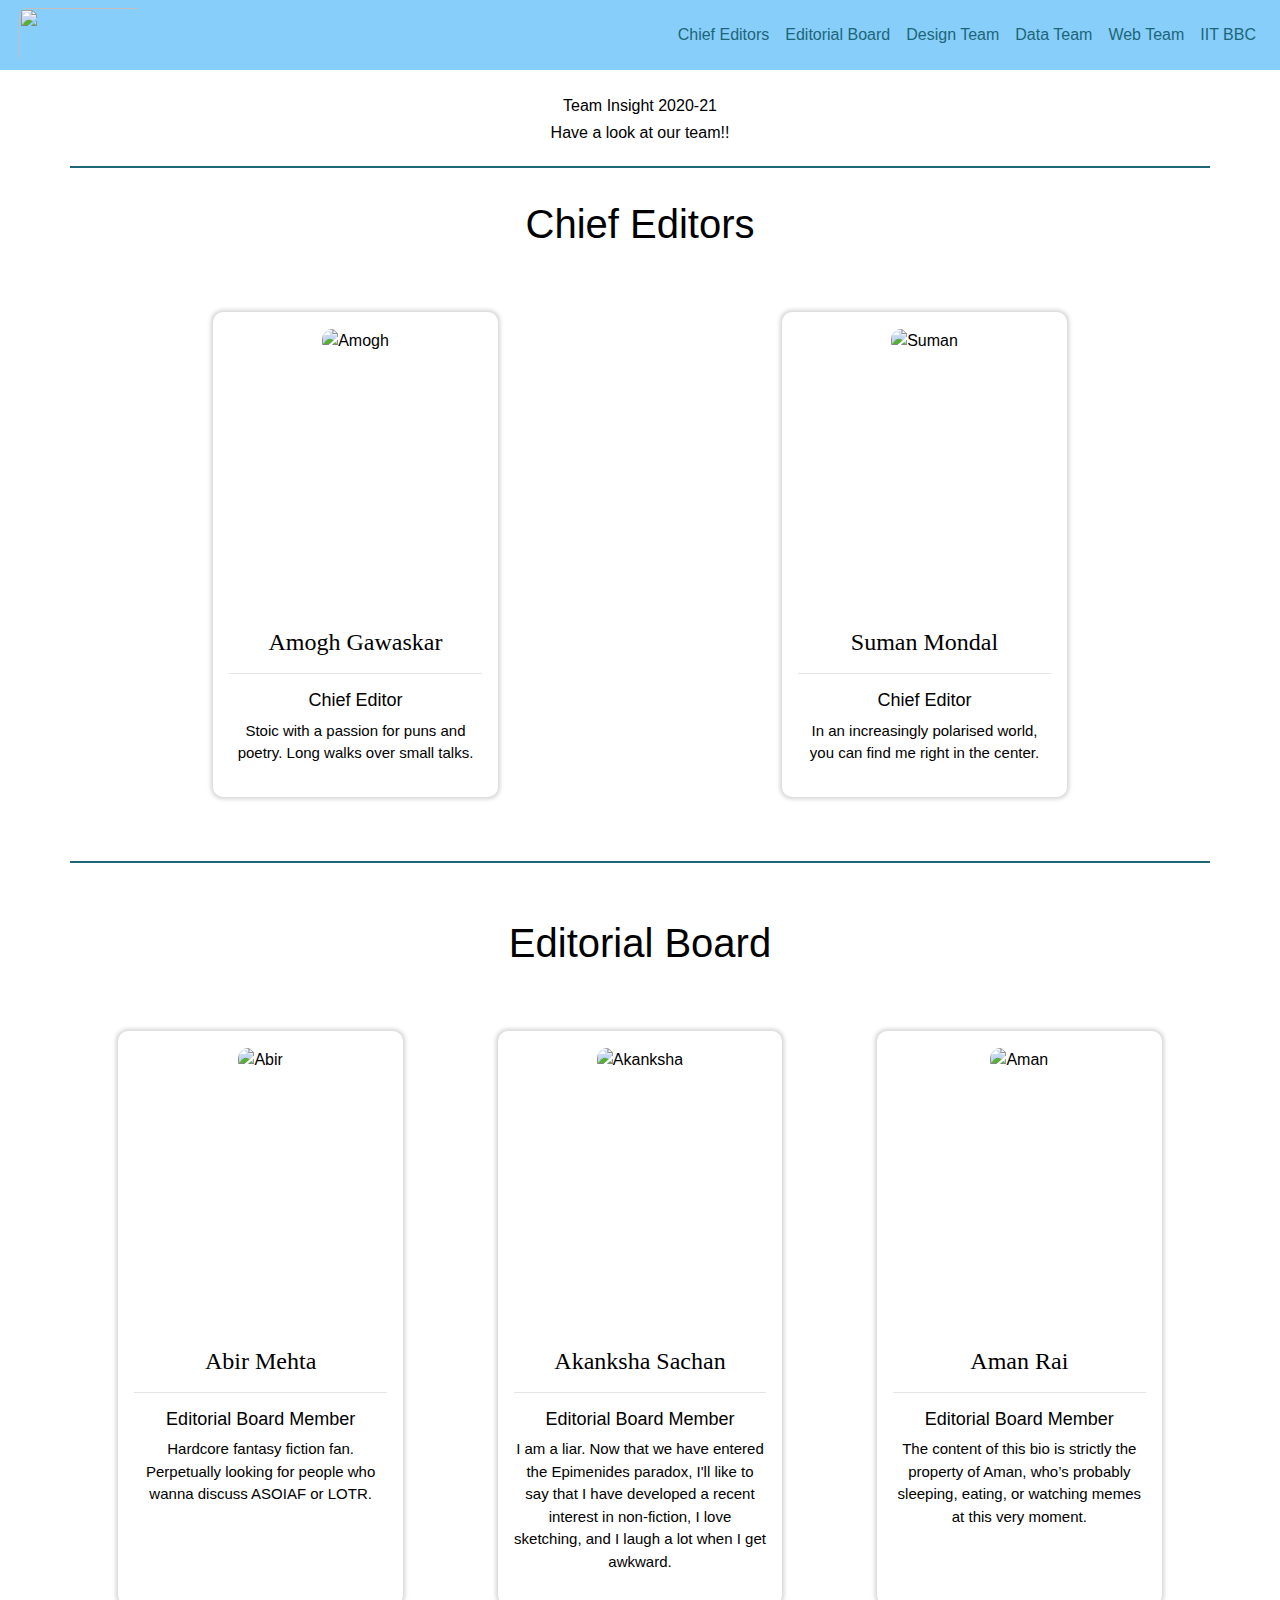
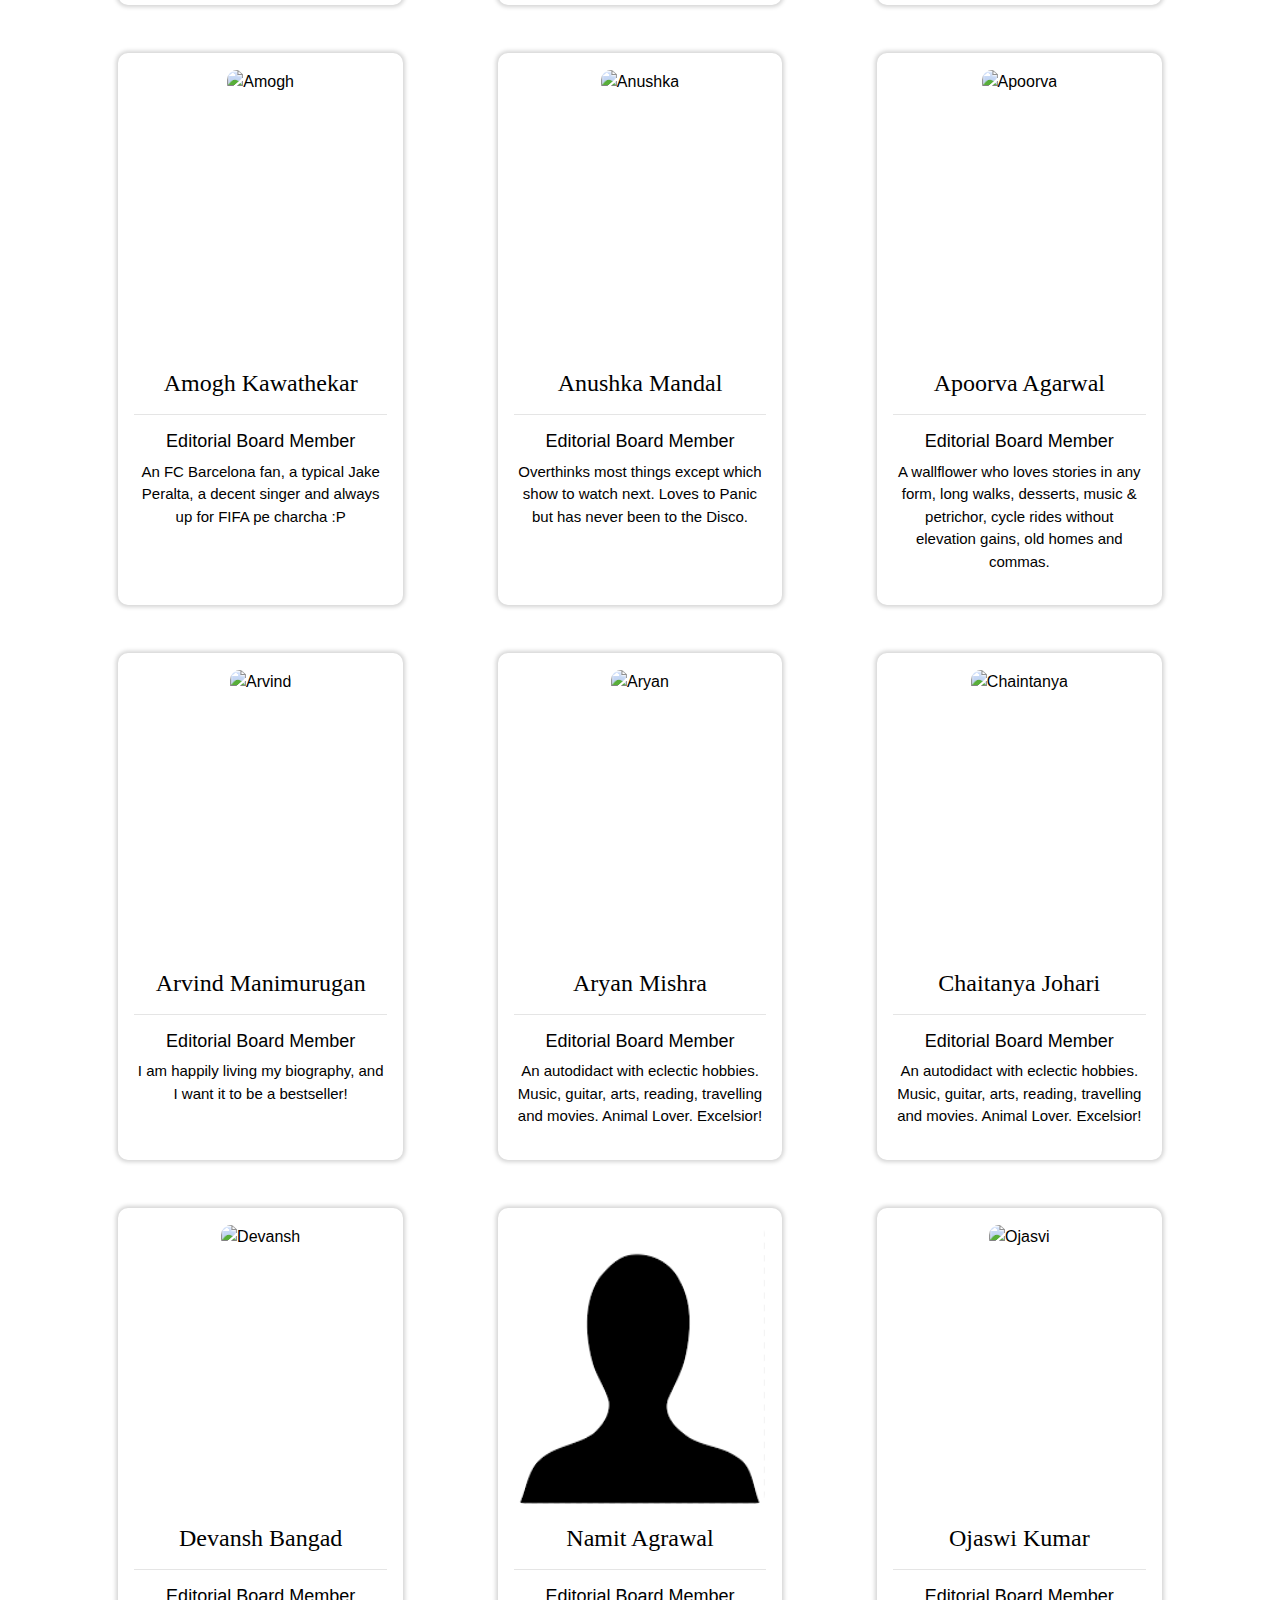
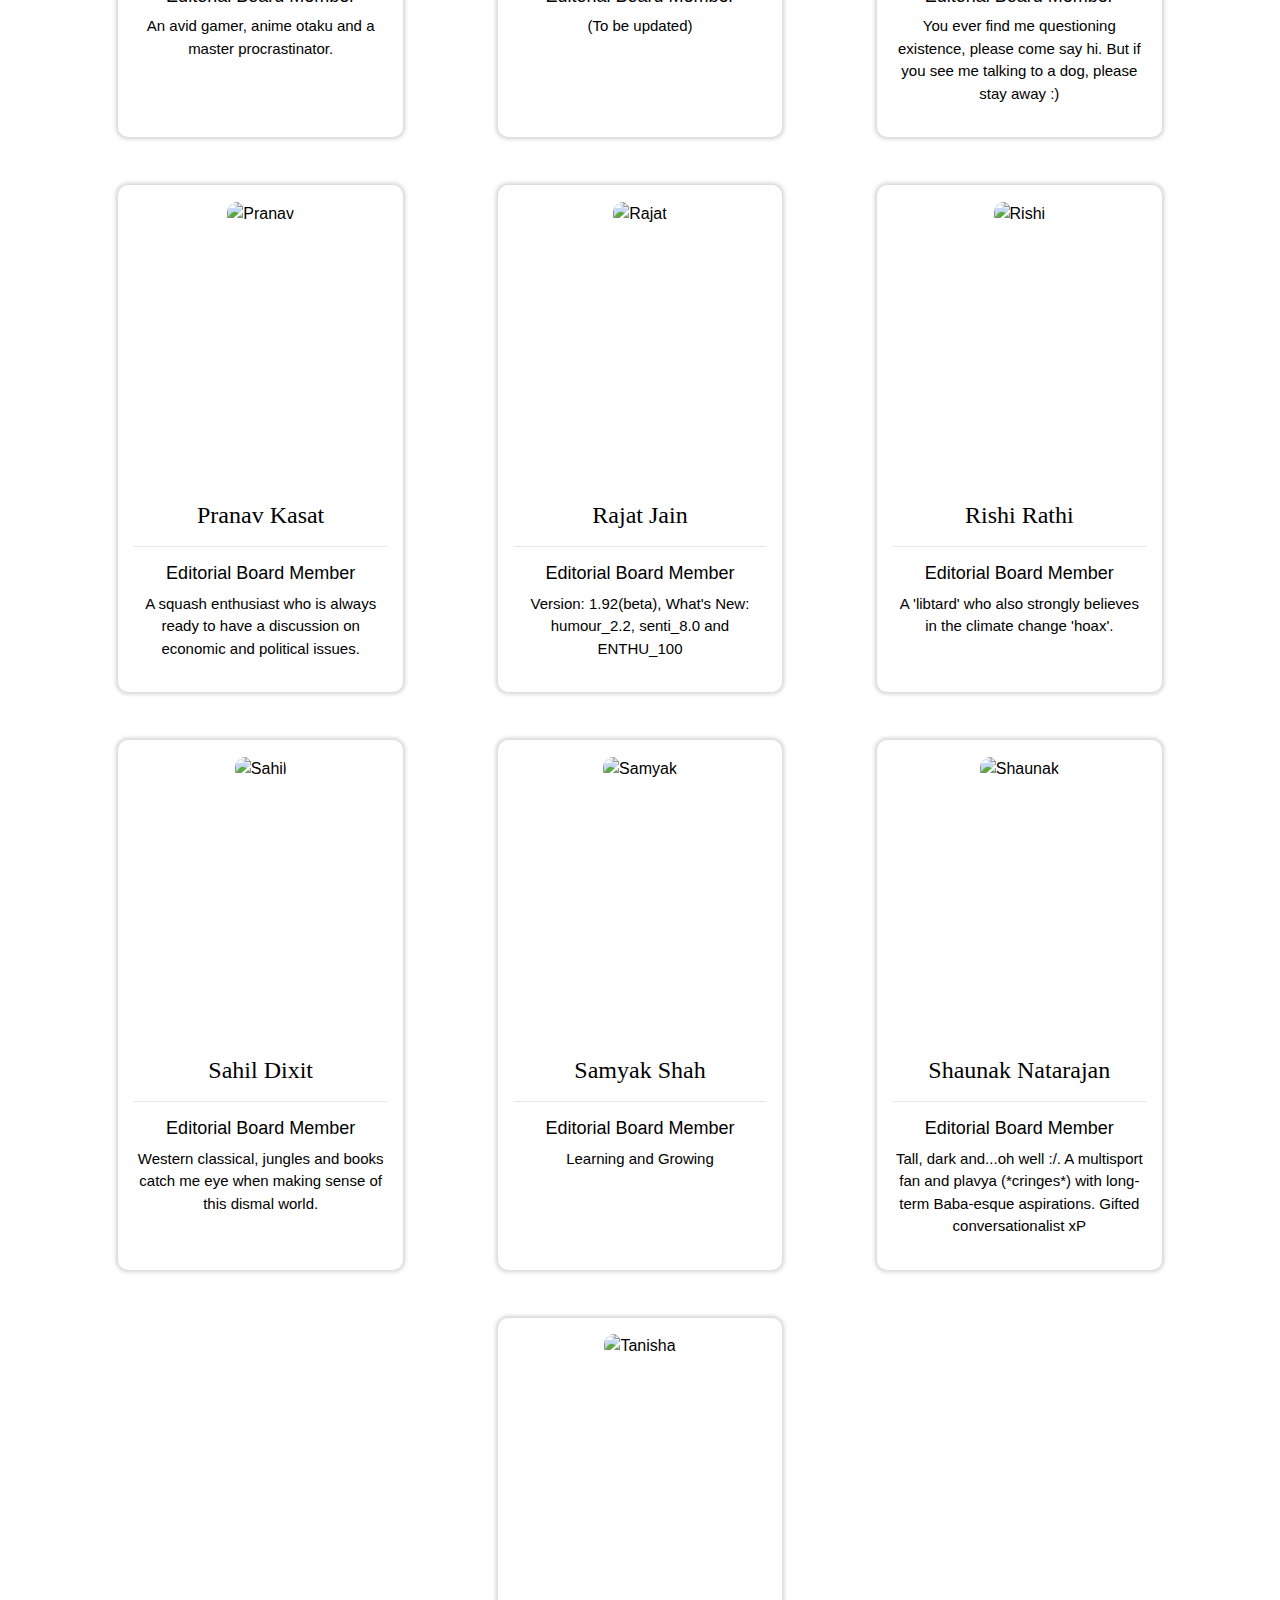
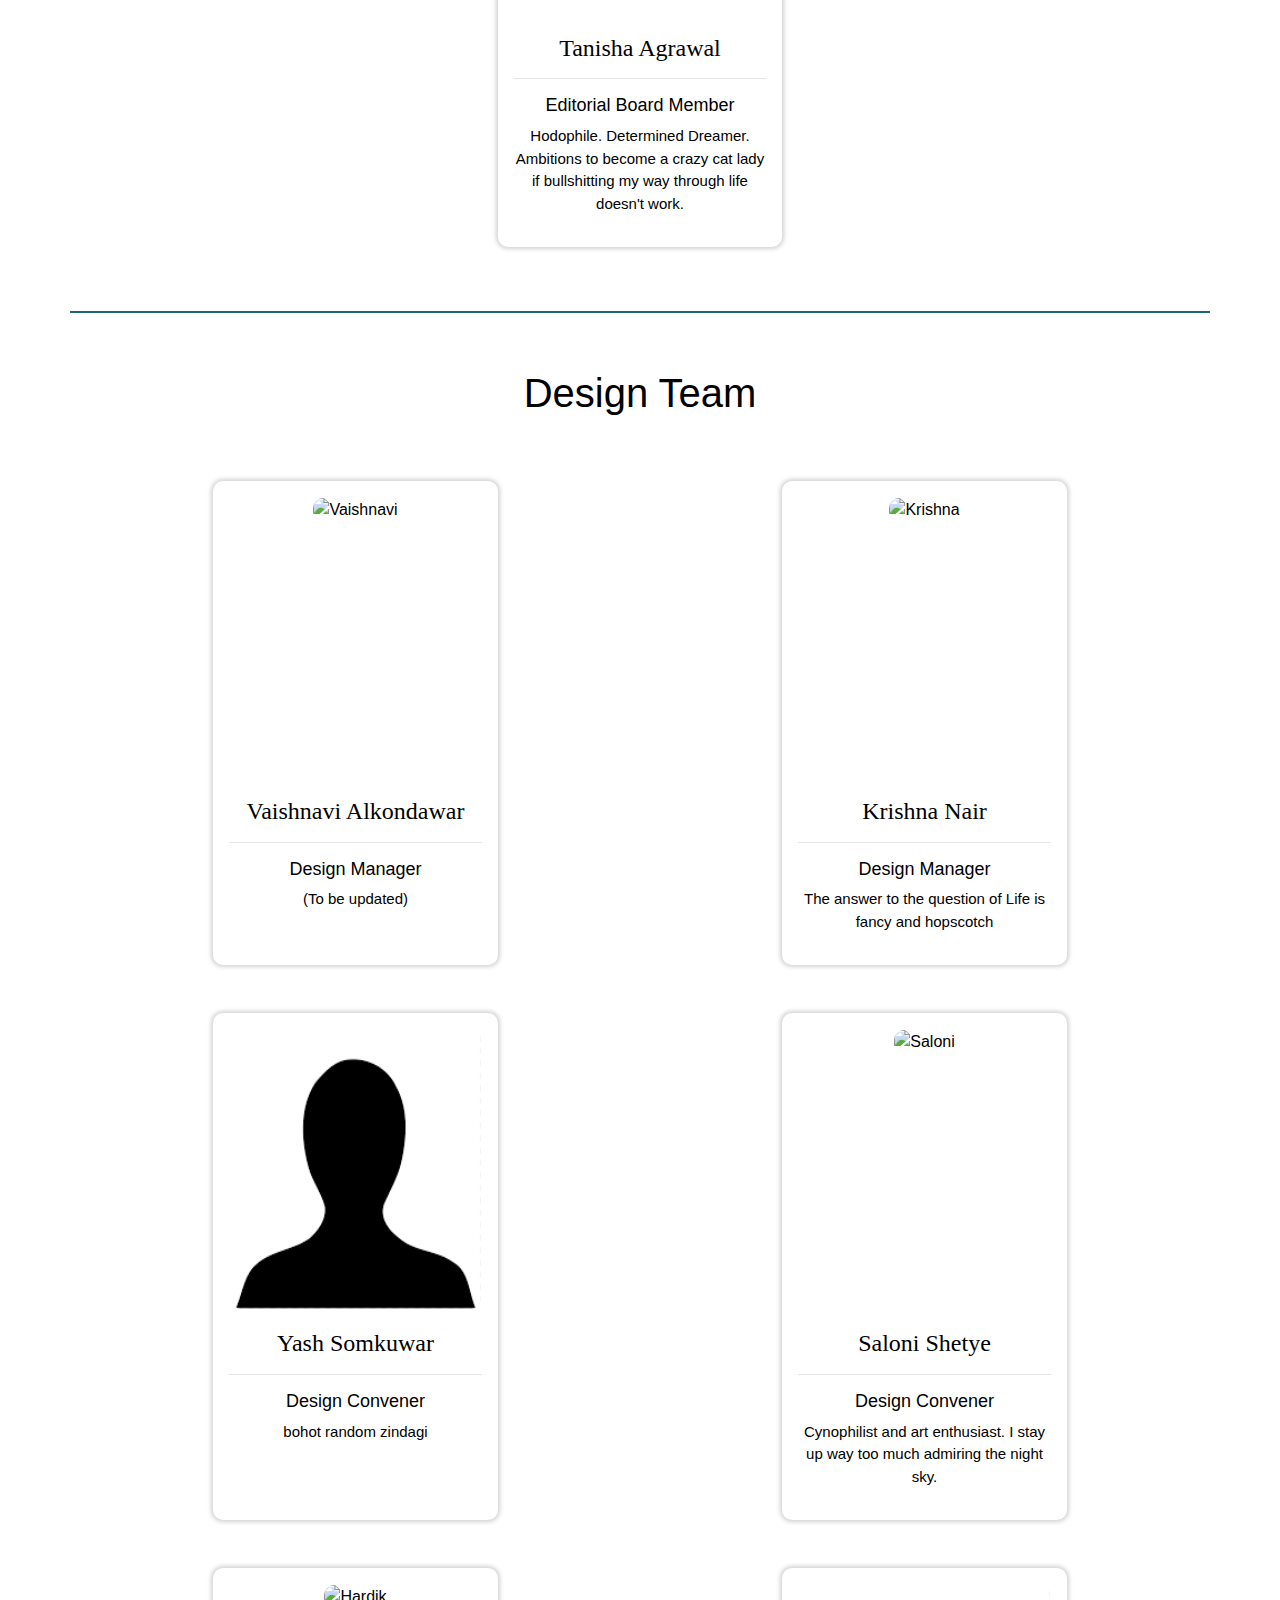
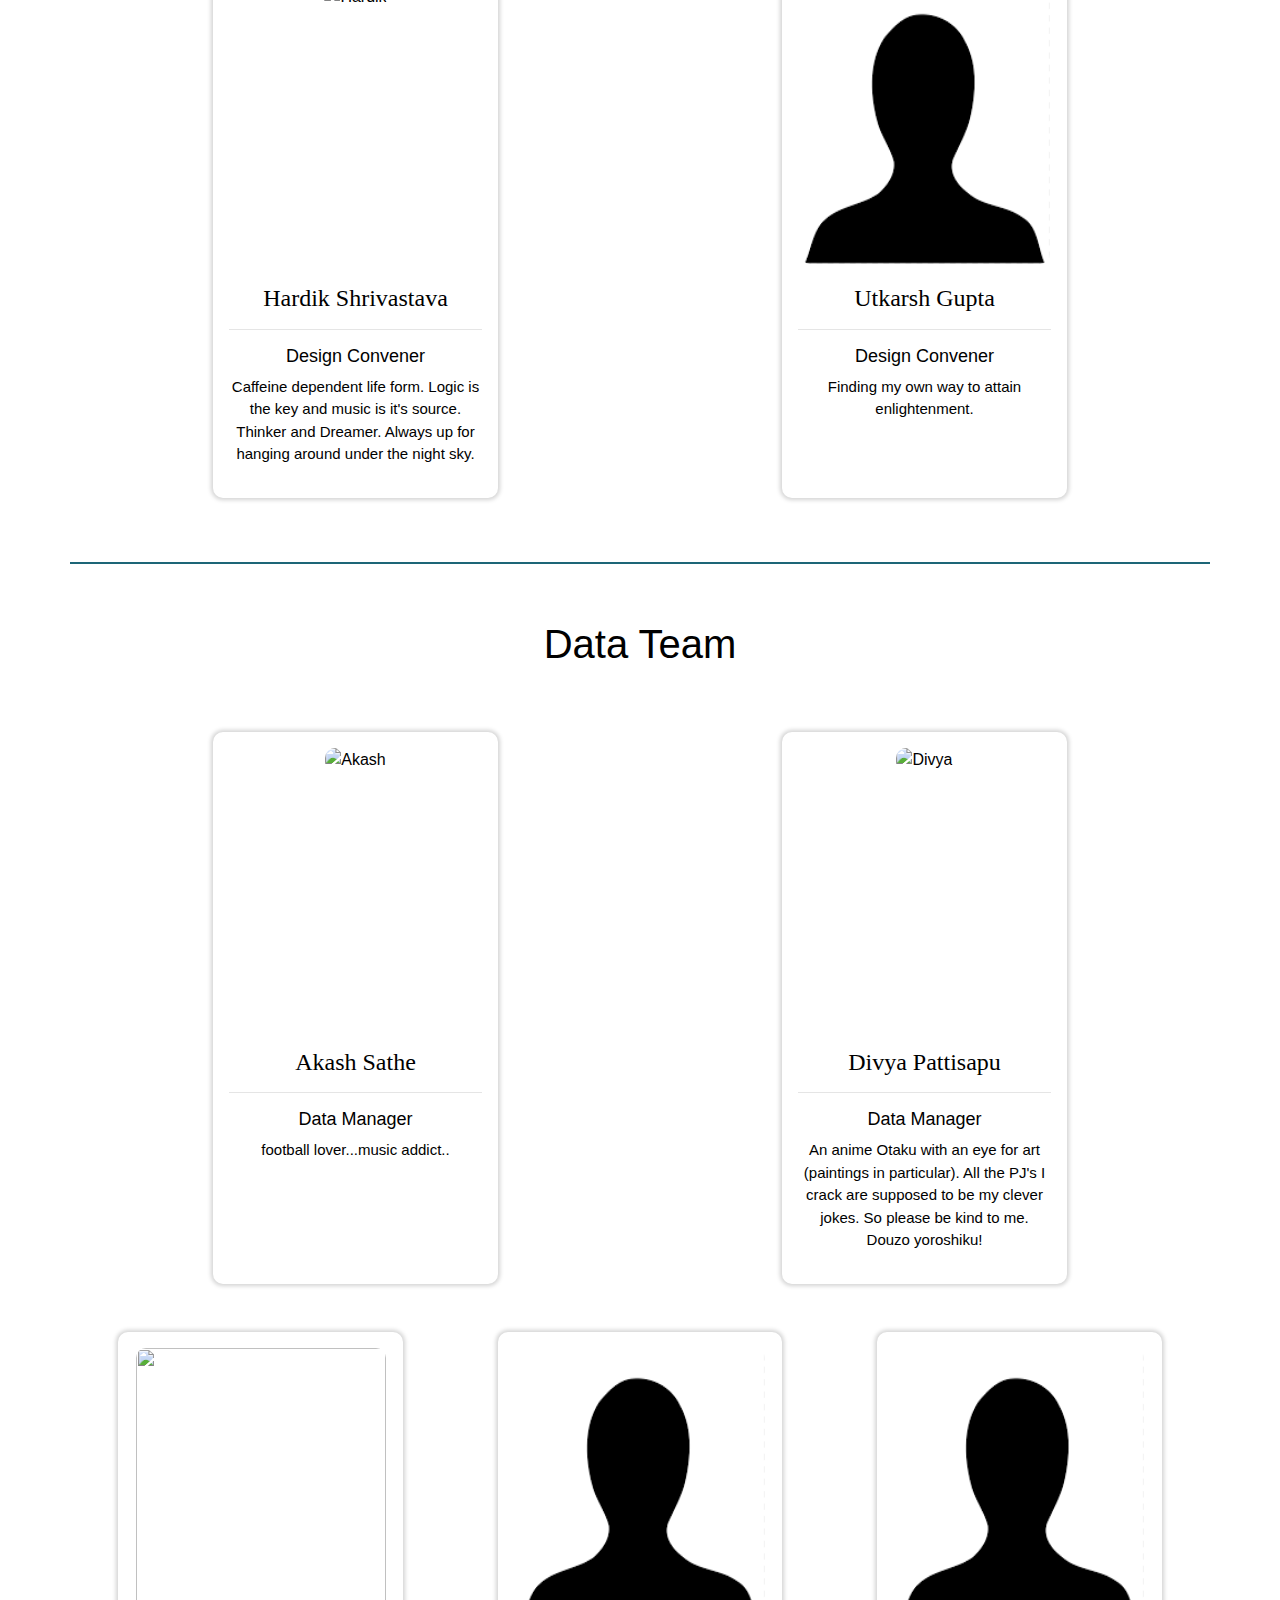
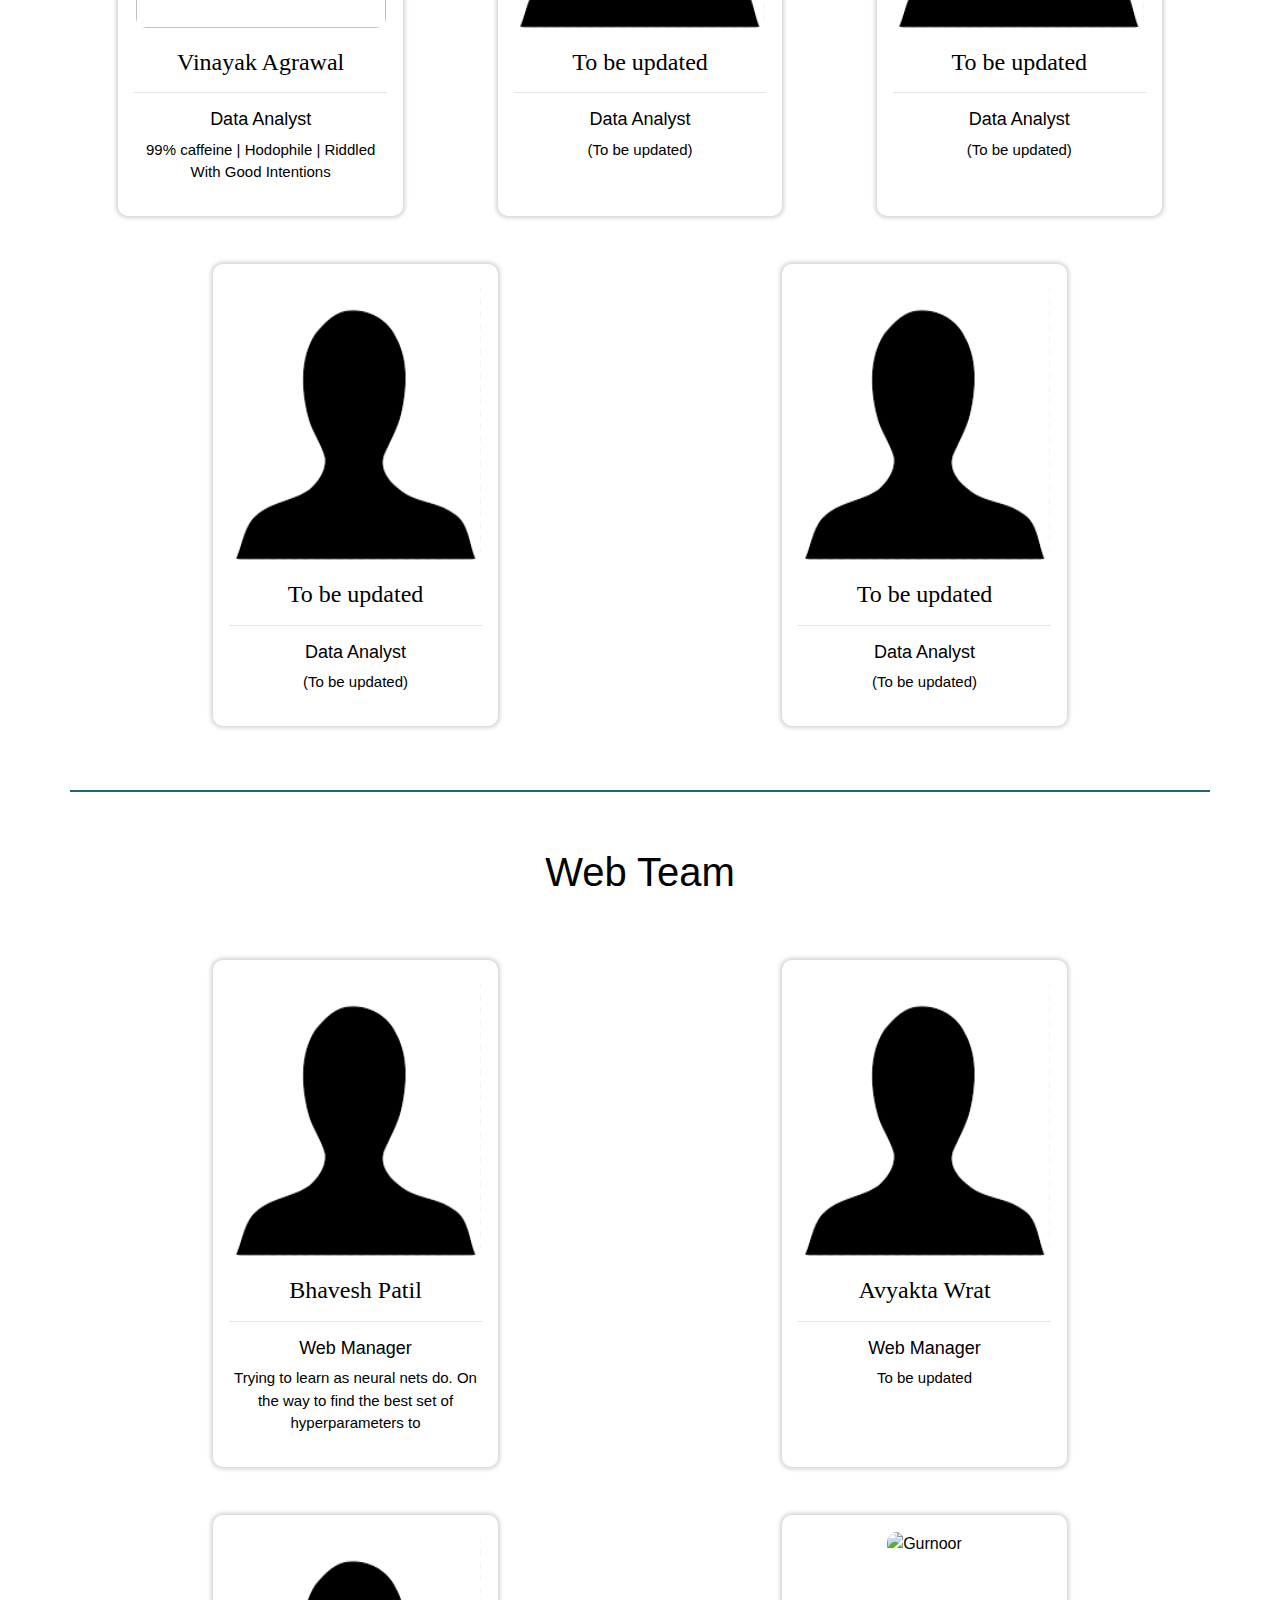
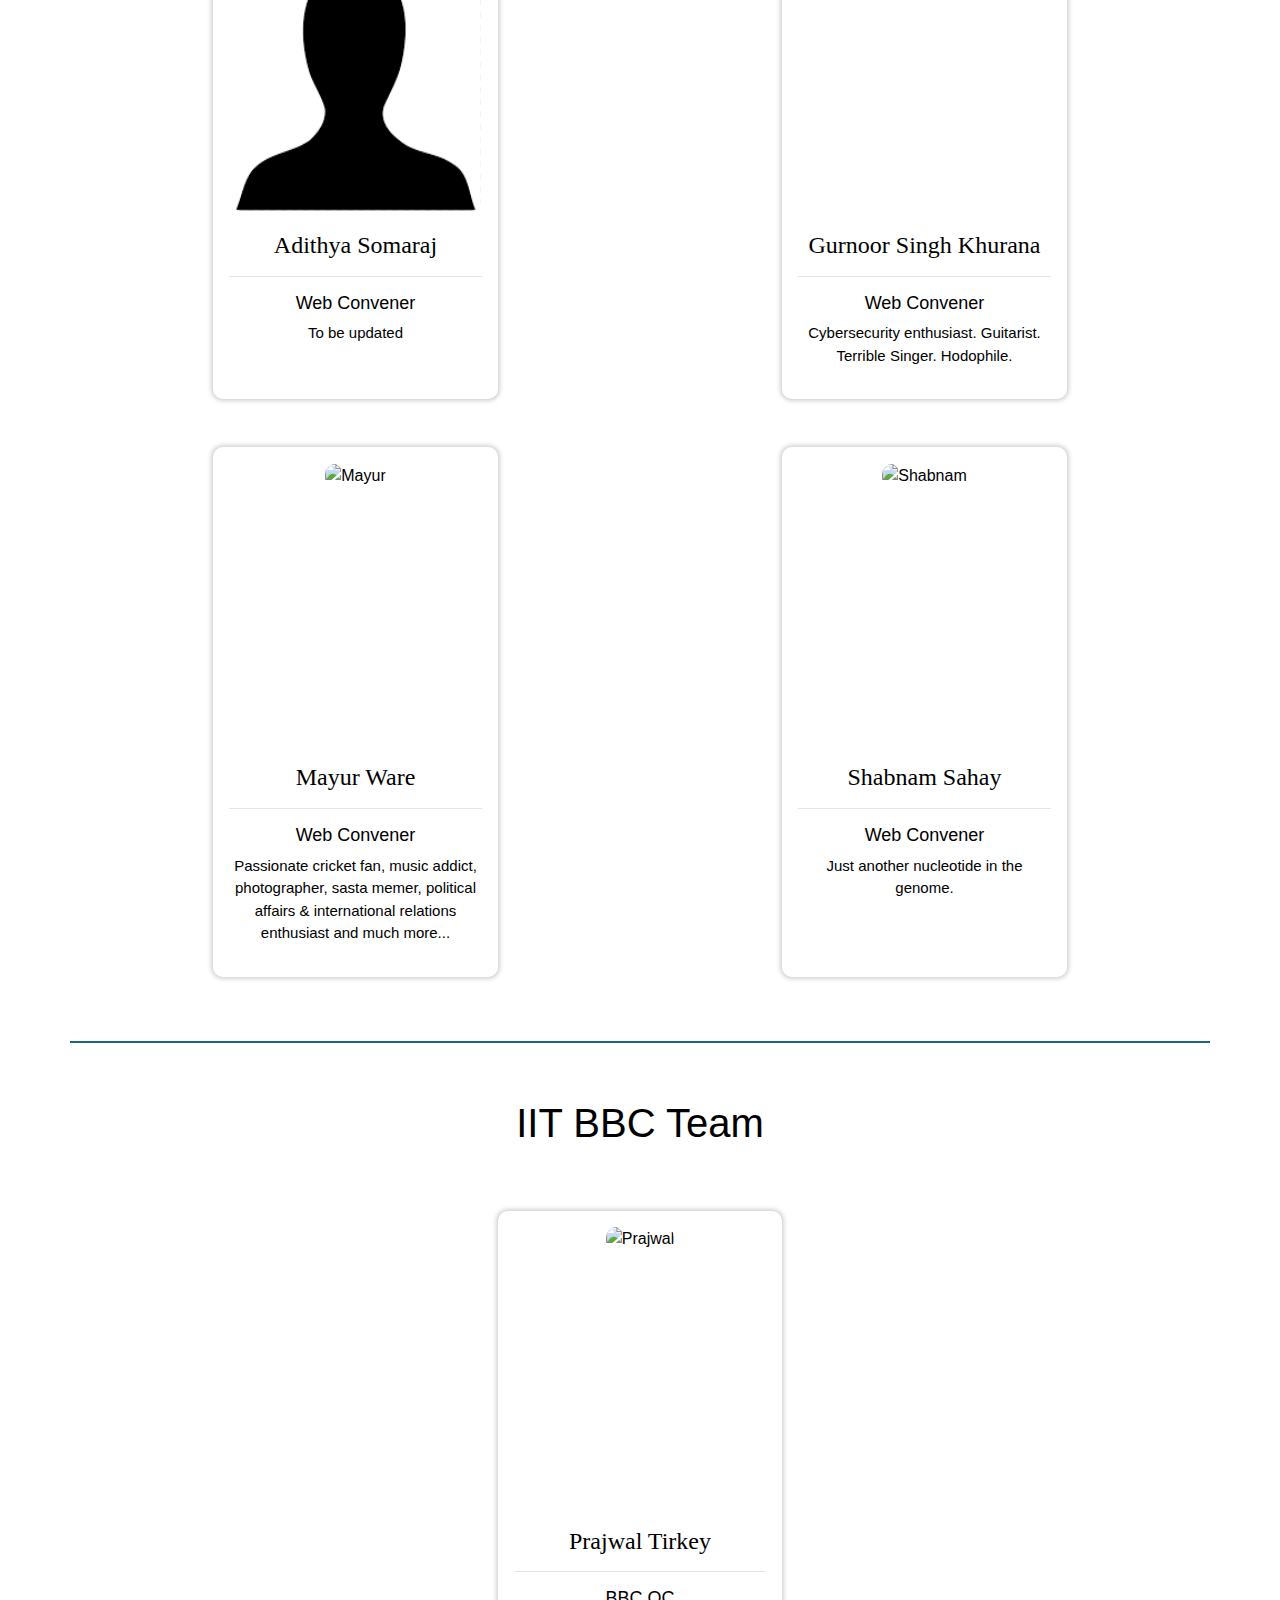
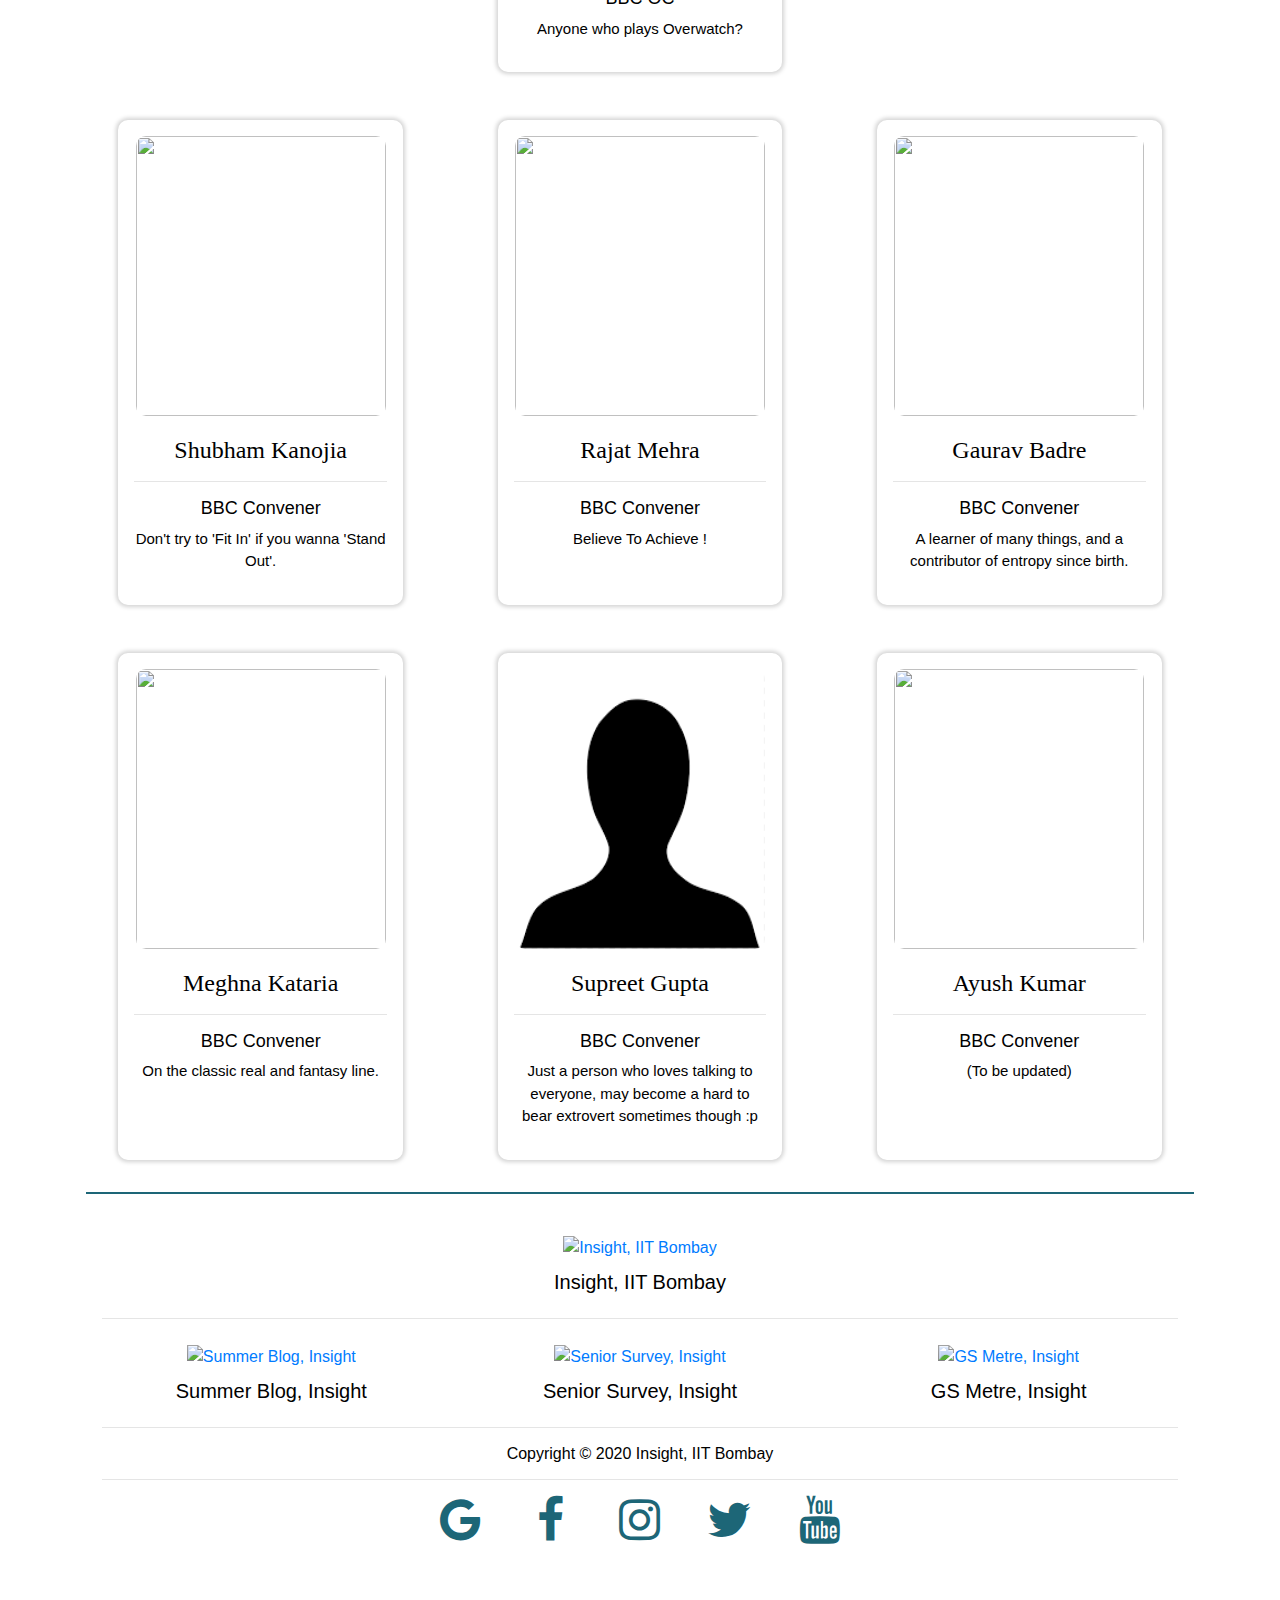
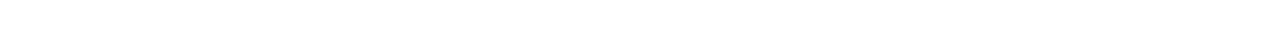
==== commit ad7b0d30: "minor changes in footer" ====
--- a/index.html
+++ b/index.html
@@ -14,15 +14,17 @@
 
     <link rel="icon" href=".\Images\insightlogo.png" />
     <link rel="stylesheet" href=".\navbar.css" />
-
+    <link rel="stylesheet" href=".\styling.css" />
     <script src="https://ajax.googleapis.com/ajax/libs/jquery/3.3.1/jquery.min.js"></script>
     <script src="https://cdnjs.cloudflare.com/ajax/libs/popper.js/1.14.0/umd/popper.min.js"></script>
     <script src="https://maxcdn.bootstrapcdn.com/bootstrap/4.1.0/js/bootstrap.min.js"></script>
+    <script src="main.js"></script>
 
     <style>
         img {
-            width: 150px;
-            height: 150px;
+            width: 250px;
+            height: 280px;
+            border-radius: 10px;
         }
     </style>
 
@@ -76,17 +78,18 @@
     </nav>
 
     <div class="container-fluid white-bar"></div>
-
+    <section id="chiefed"></section>
     <div class="container p-3">
         <h6>Team Insight 2020-21</h6>
         <h6>Have a look at our team!!</h6>
+
     </div>
 
 
     <div class="container teal-bar"></div>
 
     <!--  &&&&&&&&&&&&&&&&&&&&&&&&&&&&&&&&&&&&&&&&&&&&&&&&&&&&&&&&&&&&&&&&&&&& -->
-    <section id="chiefed"></section>
+
     <div class="container p-3 my-3">
 
         <div class="row">
@@ -99,56 +102,56 @@
 
             <div class="col-md-3 mx-3 my-3 p-3">
 
-                <!-- div class="box" for every member which can be 
-                easily targetted by .box for overall styling -->
-
                 <div class="box" id="amogh">
-                    <!-- img for image -->
-                    <img src=".\Images\Chief Editors\amogh.jpg" alt="Amogh" class="rounded-circle">
-                    <!-- hyperlinks for fb and gmail as of now 
-                 some other may be added accordingly if required -->
-                    <ul>
-                        <li>
-                            <a href="" target="_blank"></a>
-                        </li>
-                        <li>
-                            <a href="" target="_blank"></a>
-                        </li>
-                    </ul>
-                    <!-- h3 for name -->
-                    <h3>Amogh Gawaskar</h3>
-                    <hr>
-                    <!-- h4 for post -->
-                    <h4>Chief Editor</h4>
-                    <!-- h4 for bio -->
-                    <p>Stoic with a passion for puns and poetry. Long walks over small talks.</p>
-                </div>
-
+                    <div class="flip-card">
+                        <div class="flip-card-inner">
+
+                            <div class="flip-card-front"><img src=".\Images\Chief Editors\amogh.jpg" alt="Amogh"></div>
+                            <ul class="flip-card-back">
+                                <li><a href="mailto:amoghg15@gmail.com" target="_blank"><i
+                                            class="fa fa-google fa-2x mb-3" style="color: skyblue;"></i></a></li>
+                                <li><a href="" target="_blank"><i class="fa fa-facebook fa-2x mb-3"
+                                            style="color: skyblue"></i></a></li>
+                            </ul>
+                        </div>
+                    </div>
+                    <div id="txt">
+                        <h3>Amogh Gawaskar</h3>
+                        <hr>
+                        <h4>Chief Editor</h4>
+                        <p>Stoic with a passion for puns and poetry. Long walks over small talks.</p>
+                    </div>
+
+                </div>
             </div>
 
             <div class="col-md-3 mx-3 my-3 p-3">
 
                 <div class="box" id="suman">
-                    <img src=".\Images\Chief Editors\suman.jpg" alt="Suman" class="rounded-circle">
-                    <ul>
-                        <li>
-                            <a href="" target="_blank"></a>
-                        </li>
-                        <li>
-                            <a href="" target="_blank"></a>
-                        </li>
-                    </ul>
-                    <h3>Suman Mondal</h3>
-                    <hr>
-                    <h4>Chief Editor</h4>
-                    <p>In an increasingly polarised world, you can find me right in the center.</p>
-                </div>
-
-            </div>
-
-        </div>
-
-
+                    <div class="flip-card">
+                        <div class="flip-card-inner">
+                            <div class="flip-card-front"><img src=".\Images\Chief Editors\suman.jpg" alt="Suman"></div>
+                            <ul class="flip-card-back">
+                                <li><a href="mailto:smondal886@gmail.com" target="_blank"><i
+                                            class="fa fa-google fa-2x mb-3" style="color: skyblue;"></i></a></li>
+                                <li><a href="" target="_blank"><i class="fa fa-facebook fa-2x mb-3"
+                                            style="color: skyblue"></i></a></li>
+                            </ul>
+                        </div>
+                    </div>
+                    <div id="txt">
+                        <h3>Suman Mondal</h3>
+                        <hr>
+                        <h4>Chief Editor</h4>
+                        <p>In an increasingly polarised world, you can find me right in the center.</p>
+                    </div>
+                </div>
+
+            </div>
+
+        </div>
+
+        <section id="edboard"></section>
 
     </div>
 
@@ -157,7 +160,7 @@
 
     <!--  &&&&&&&&&&&&&&&&&&&&&&&&&&&&&&&&&&&&&&&&&&&&&&&&&&&&&&&&&&&&&&&&&&&& -->
 
-    <section id="edboard"></section>
+
     <div class="container p-3 my-3">
 
         <div class="row">
@@ -172,62 +175,74 @@
 
             <div class="col-md-3 mx-3 my-3 p-3">
                 <div class="box" id="abir">
-                    <img src=".\Images\Editorial Board\abir.jpg" alt="Abir" class="rounded-circle">
-                    <ul>
-                        <li>
-                            <a href="" target="_blank"></a>
-                        </li>
-                        <li>
-                            <a href="" target="_blank"></a>
-                        </li>
-                    </ul>
-                    <h3>Abir Mehta</h3>
-                    <hr>
-                    <h4>Editorial Board Member</h4>
-                    <p>Hardcore fantasy fiction fan. Perpetually looking for people who wanna discuss ASOIAF or LOTR.
-                    </p>
+                    <div class="flip-card">
+                        <div class="flip-card-inner">
+                            <div class="flip-card-front"><img src=".\Images\Editorial Board\abir.jpg" alt="Abir"></div>
+                            <ul class="flip-card-back">
+                                <li><a href="mailto:abir.mehta0808@gmail.com" target="_blank"><i
+                                            class="fa fa-google fa-2x mb-3" style="color: skyblue;"></i></a></li>
+                                <li><a href="" target="_blank"><i class="fa fa-facebook fa-2x mb-3"
+                                            style="color: skyblue"></i></a></li>
+                            </ul>
+                        </div>
+                    </div>
+                    <div id="txt">
+                        <h3>Abir Mehta</h3>
+                        <hr>
+                        <h4>Editorial Board Member</h4>
+                        <p>Hardcore fantasy fiction fan. Perpetually looking for people who wanna discuss ASOIAF or
+                            LOTR.</p>
+                    </div>
                 </div>
             </div>
 
             <div class="col-md-3 mx-3 my-3 p-3">
                 <div class="box" id="akanksha">
-                    <img src=".\Images\Editorial Board\akanksha.jpg" alt="Akanksha" class="rounded-circle">
-                    <ul>
-                        <li>
-                            <a href="" target="_blank"></a>
-                        </li>
-                        <li>
-                            <a href="" target="_blank"></a>
-                        </li>
-                    </ul>
-                    <h3>Akanksha Sachan</h3>
-                    <hr>
-                    <h4>Editorial Board Member</h4>
-                    <p>I am a liar. Now that we have entered the Epimenides paradox, I'll like to say that I have
-                        developed a recent interest in non-fiction, I love sketching, and I laugh a lot when I get
-                        awkward. </p>
+                    <div class="flip-card">
+                        <div class="flip-card-inner">
+                            <div class="flip-card-front"><img src=".\Images\Editorial Board\akanksha.jpg"
+                                    alt="Akanksha"></div>
+                            <ul class="flip-card-back">
+                                <li><a href="mailto:akanksha.11.05.07@gmail.com" target="_blank"><i
+                                            class="fa fa-google fa-2x mb-3" style="color: skyblue;"></i></a></li>
+                                <li><a href="" target="_blank"><i class="fa fa-facebook fa-2x mb-3"
+                                            style="color: skyblue"></i></a></li>
+                            </ul>
+                        </div>
+                    </div>
+                    <div id="txt">
+                        <h3>Akanksha Sachan</h3>
+                        <hr>
+                        <h4>Editorial Board Member</h4>
+                        <p>I am a liar. Now that we have entered the Epimenides paradox, I'll like to say that I have
+                            developed a recent interest in non-fiction, I love sketching, and I laugh a lot when I get
+                            awkward. </p>
+                    </div>
                 </div>
             </div>
 
             <div class="col-md-3 mx-3 my-3 p-3">
                 <div class="box" id="aman">
-                    <img src=".\Images\Editorial Board\aman.jpg" alt="Aman" class="rounded-circle">
-                    <ul>
-                        <li>
-                            <a href="" target="_blank"></a>
-                        </li>
-                        <li>
-                            <a href="" target="_blank"></a>
-                        </li>
-                    </ul>
-                    <h3>Aman Rai</h3>
-                    <hr>
-                    <h4>Editorial Board Member</h4>
-                    <p>The content of this bio is strictly the property of Aman, who’s probably sleeping, eating, or
-                        watching memes at this very moment. </p>
-                </div>
-            </div>
-
+                    <div class="flip-card">
+                        <div class="flip-card-inner">
+                            <div class="flip-card-front"><img src=".\Images\Editorial Board\aman.jpg" alt="Aman"></div>
+                            <ul class="flip-card-back">
+                                <li><a href="mailto:aman.t.rai22@gmail.com" target="_blank"><i
+                                            class="fa fa-google fa-2x mb-3" style="color: skyblue;"></i></a></li>
+                                <li><a href="" target="_blank"><i class="fa fa-facebook fa-2x mb-3"
+                                            style="color: skyblue"></i></a></li>
+                            </ul>
+                        </div>
+                    </div>
+                    <div id="txt">
+                        <h3>Aman Rai</h3>
+                        <hr>
+                        <h4>Editorial Board Member</h4>
+                        <p>The content of this bio is strictly the property of Aman, who’s probably sleeping, eating, or
+                            watching memes at this very moment. </p>
+                    </div>
+                </div>
+            </div>
         </div>
 
 
@@ -235,121 +250,152 @@
 
             <div class="col-md-3 mx-3 my-3 p-3">
                 <div class="box" id="kawathekar">
-                    <img src=".\Images\Editorial Board\kawathekar.jpg" alt="Amogh" class="rounded-circle">
-                    <ul>
-                        <li>
-                            <a href="" target="_blank"></a>
-                        </li>
-                        <li>
-                            <a href="" target="_blank"></a>
-                        </li>
-                    </ul>
-                    <h3>Amogh Kawathekar</h3>
-                    <hr>
-                    <h4>Editorial Board Member</h4>
-                    <p>An FC Barcelona fan, a typical Jake Peralta, a decent singer and always up for FIFA pe charcha :P
-                    </p>
-                </div>
-            </div>
-
+                    <div class="flip-card">
+                        <div class="flip-card-inner">
+                            <div class="flip-card-front"><img src=".\Images\Editorial Board\kawathekar.jpg" alt="Amogh">
+                            </div>
+                            <ul class="flip-card-back">
+                                <li><a href="mailto:ak47amoghk@gmail.com" target="_blank"><i
+                                            class="fa fa-google fa-2x mb-3" style="color: skyblue;"></i></a></li>
+                                <li><a href="" target="_blank"><i class="fa fa-facebook fa-2x mb-3"
+                                            style="color: skyblue"></i></a></li>
+                            </ul>
+                        </div>
+                    </div>
+                    <div id="txt">
+                        <h3>Amogh Kawathekar</h3>
+                        <hr>
+                        <h4>Editorial Board Member</h4>
+                        <p>An FC Barcelona fan, a typical Jake Peralta, a decent singer and always up for FIFA pe
+                            charcha :P
+                        </p>
+                    </div>
+                </div>
+            </div>
             <div class="col-md-3 mx-3 my-3 p-3">
                 <div class="box" id="anushka">
-                    <img src=".\Images\unknown.png" alt="Anushka" class="rounded-circle">
-                    <ul>
-                        <li>
-                            <a href="" target="_blank"></a>
-                        </li>
-                        <li>
-                            <a href="" target="_blank"></a>
-                        </li>
-                    </ul>
-                    <h3>Anushka Mandal</h3>
-                    <hr>
-                    <h4>Editorial Board Member</h4>
-                    <p>Overthinks most things except which show to watch next. Loves to Panic but has never been to the
-                        Disco.</p>
+                    <div class="flip-card">
+                        <div class="flip-card-inner">
+                            <div class="flip-card-front"><img src=".\Images\Editorial Board\anushka.jpg" alt="Anushka">
+                            </div>
+                            <ul class="flip-card-back">
+                                <li><a href="mailto:anushkamandal2010@gmail.com" target="_blank"><i
+                                            class="fa fa-google fa-2x mb-3" style="color: skyblue;"></i></a></li>
+                                <li><a href="" target="_blank"><i class="fa fa-facebook fa-2x mb-3"
+                                            style="color: skyblue"></i></a></li>
+                            </ul>
+                        </div>
+                    </div>
+                    <div id="txt">
+                        <h3>Anushka Mandal</h3>
+                        <hr>
+                        <h4>Editorial Board Member</h4>
+                        <p>Overthinks most things except which show to watch next. Loves to Panic but has never been to
+                            the
+                            Disco.</p>
+                    </div>
                 </div>
             </div>
 
             <div class="col-md-3 mx-3 my-3 p-3">
                 <div class="box" id="apoorva">
-                    <img src=".\Images\Editorial Board\apoorva.jpg" alt="Apoorva" class="rounded-circle">
-                    <ul>
-                        <li>
-                            <a href="" target="_blank"></a>
-                        </li>
-                        <li>
-                            <a href="" target="_blank"></a>
-                        </li>
-                    </ul>
-                    <h3>Apoorva Agarwal</h3>
-                    <hr>
-                    <h4>Editorial Board Member</h4>
-                    <p>A wallflower who loves stories in any form, long walks, desserts, music & petrichor, cycle rides
-                        without elevation gains, old homes and commas.</p>
-                </div>
-            </div>
-
+                    <div class="flip-card">
+                        <div class="flip-card-inner">
+                            <div class="flip-card-front"><img src=".\Images\Editorial Board\apoorva.jpg" alt="Apoorva">
+                            </div>
+                            <ul class="flip-card-back">
+                                <li><a href="mailto:apoorvaagarwal999@gmail.com" target="_blank"><i class="fa fa-google fa-2x mb-3"
+                                            style="color: skyblue;"></i></a></li>
+                                <li><a href="" target="_blank"><i class="fa fa-facebook fa-2x mb-3"
+                                            style="color: skyblue"></i></a></li>
+                            </ul>
+                        </div>
+                    </div>
+                    <div id="txt">
+                        <h3>Apoorva Agarwal</h3>
+                        <hr>
+                        <h4>Editorial Board Member</h4>
+                        <p>A wallflower who loves stories in any form, long walks, desserts, music & petrichor, cycle
+                            rides
+                            without elevation gains, old homes and commas.</p>
+                    </div>
+                </div>
+            </div>
         </div>
 
         <div class="row my-3 justify-content-space-between">
 
             <div class="col-md-3 mx-3 my-3 p-3">
                 <div class="box" id="arvind">
-                    <img src=".\Images\Editorial Board\arvind.jpg" alt="Arvind" class="rounded-circle">
-                    <ul>
-                        <li>
-                            <a href="" target="_blank"></a>
-                        </li>
-                        <li>
-                            <a href="" target="_blank"></a>
-                        </li>
-                    </ul>
-                    <h3>Arvind Manimurugan</h3>
-                    <hr>
-                    <h4>Editorial Board Member</h4>
-                    <p>I am happily living my biography, and I want it to be a bestseller! </p>
+                    <div class="flip-card">
+                        <div class="flip-card-inner">
+                            <div class="flip-card-front"><img src=".\Images\Editorial Board\arvind.jpg" alt="Arvind">
+                            </div>
+                            <ul class="flip-card-back">
+                                <li><a href="mailto:arvindmanimurugan98@gmail.com" target="_blank"><i class="fa fa-google fa-2x mb-3"
+                                            style="color: skyblue;"></i></a></li>
+                                <li><a href="" target="_blank"><i class="fa fa-facebook fa-2x mb-3"
+                                            style="color: skyblue"></i></a></li>
+                            </ul>
+                        </div>
+                    </div>
+                    <div id="txt">
+                        <h3>Arvind Manimurugan</h3>
+                        <hr>
+                        <h4>Editorial Board Member</h4>
+                        <p>I am happily living my biography, and I want it to be a bestseller! </p>
+                    </div>
                 </div>
             </div>
 
             <div class="col-md-3 mx-3 my-3 p-3">
                 <div class="box" id="aryan">
-                    <img src=".\Images\Editorial Board\aryan.jpg" alt="Aryan" class="rounded-circle">
-                    <ul>
-                        <li>
-                            <a href="" target="_blank"></a>
-                        </li>
-                        <li>
-                            <a href="" target="_blank"></a>
-                        </li>
-                    </ul>
-                    <h3>Aryan Mishra</h3>
-                    <hr>
-                    <h4>Editorial Board Member</h4>
-                    <p>An autodidact with eclectic hobbies. Music, guitar, arts, reading, travelling and movies. Animal
-                        Lover. Excelsior!</p>
-                </div>
-            </div>
-
+                    <div class="flip-card">
+                        <div class="flip-card-inner">
+                            <div class="flip-card-front"><img src=".\Images\Editorial Board\aryan.jpg" alt="Aryan">
+                            </div>
+                            <ul class="flip-card-back">
+                                <li><a href="mailto:aryanmishra.iitb@gmail.com" target="_blank"><i class="fa fa-google fa-2x mb-3"
+                                            style="color: skyblue;"></i></a></li>
+                                <li><a href="" target="_blank"><i class="fa fa-facebook fa-2x mb-3"
+                                            style="color: skyblue"></i></a></li>
+                            </ul>
+                        </div>
+                    </div>
+                    <div id="txt">
+                        <h3>Aryan Mishra</h3>
+                        <hr>
+                        <h4>Editorial Board Member</h4>
+                        <p>An autodidact with eclectic hobbies. Music, guitar, arts, reading, travelling and movies.
+                            Animal
+                            Lover. Excelsior!</p>
+                    </div>
+                </div>
+            </div>
             <div class="col-md-3 mx-3 my-3 p-3">
                 <div class="box" id="chaitanya">
-                    <img src=".\Images\unknown.png" alt="Chaintanya" class="rounded-circle">
-                    <ul>
-                        <li>
-                            <a href="" target="_blank"></a>
-                        </li>
-                        <li>
-                            <a href="" target="_blank"></a>
-                        </li>
-                    </ul>
-                    <h3>Chaitanya Johari</h3>
-                    <hr>
-                    <h4>Editorial Board Member</h4>
-                    <p>An autodidact with eclectic hobbies. Music, guitar, arts, reading, travelling and movies. Animal
-                        Lover. Excelsior!</p>
-                </div>
-            </div>
-
+                    <div class="flip-card">
+                        <div class="flip-card-inner">
+                            <div class="flip-card-front"><img src=".\Images\Editorial Board\chaitanya.jpg"
+                                    alt="Chaintanya"></div>
+                            <ul class="flip-card-back">
+                                <li><a href="mailto:iitb.chaitanya.johari@gmail.com" target="_blank"><i class="fa fa-google fa-2x mb-3"
+                                            style="color: skyblue;"></i></a></li>
+                                <li><a href="" target="_blank"><i class="fa fa-facebook fa-2x mb-3"
+                                            style="color: skyblue"></i></a></li>
+                            </ul>
+                        </div>
+                    </div>
+                    <div id="txt">
+                        <h3>Chaitanya Johari</h3>
+                        <hr>
+                        <h4>Editorial Board Member</h4>
+                        <p>An autodidact with eclectic hobbies. Music, guitar, arts, reading, travelling and movies.
+                            Animal
+                            Lover. Excelsior!</p>
+                    </div>
+                </div>
+            </div>
         </div>
 
 
@@ -357,59 +403,71 @@
 
             <div class="col-md-3 mx-3 my-3 p-3">
                 <div class="box" id="devansh">
-                    <img src=".\Images\unknown.png" alt="Devansh" class="rounded-circle">
-                    <ul>
-                        <li>
-                            <a href="" target="_blank"></a>
-                        </li>
-                        <li>
-                            <a href="" target="_blank"></a>
-                        </li>
-                    </ul>
-                    <h3>Devansh Bangad</h3>
-                    <hr>
-                    <h4>Editorial Board Member</h4>
-                    <p>An avid gamer, anime otaku and a master procrastinator.</p>
-                </div>
-            </div>
-
+                    <div class="flip-card">
+                        <div class="flip-card-inner">
+                            <div class="flip-card-front"><img src=".\Images\Editorial Board\devansh.png" alt="Devansh">
+                            </div>
+                            <ul class="flip-card-back">
+                                <li><a href="mailto:devanshbangad128@gmail.com" target="_blank"><i class="fa fa-google fa-2x mb-3"
+                                            style="color: skyblue;"></i></a></li>
+                                <li><a href="" target="_blank"><i class="fa fa-facebook fa-2x mb-3"
+                                            style="color: skyblue"></i></a></li>
+                            </ul>
+                        </div>
+                    </div>
+                    <div id="txt">
+                        <h3>Devansh Bangad</h3>
+                        <hr>
+                        <h4>Editorial Board Member</h4>
+                        <p>An avid gamer, anime otaku and a master procrastinator.</p>
+                    </div>
+                </div>
+            </div>
             <div class="col-md-3 mx-3 my-3 p-3">
                 <div class="box" id="namit">
-                    <img src=".\Images\unknown.png" alt="Namit" class="rounded-circle">
-                    <ul>
-                        <li>
-                            <a href="" target="_blank"></a>
-                        </li>
-                        <li>
-                            <a href="" target="_blank"></a>
-                        </li>
-                    </ul>
-                    <h3>Namit Agrawal</h3>
-                    <hr>
-                    <h4>Editorial Board Member</h4>
-                    <p>(To be updated)</p>
-                </div>
-            </div>
-
+                    <div class="flip-card">
+                        <div class="flip-card-inner">
+                            <div class="flip-card-front"><img src=".\Images\unknown.png" alt="Namit"></div>
+                            <ul class="flip-card-back">
+                                <li><a href="mailto:namit3157@gmail.com" target="_blank"><i class="fa fa-google fa-2x mb-3"
+                                            style="color: skyblue;"></i></a></li>
+                                <li><a href="" target="_blank"><i class="fa fa-facebook fa-2x mb-3"
+                                            style="color: skyblue"></i></a></li>
+                            </ul>
+                        </div>
+                    </div>
+                    <div id="txt">
+                        <h3>Namit Agrawal</h3>
+                        <hr>
+                        <h4>Editorial Board Member</h4>
+                        <p>(To be updated)</p>
+                    </div>
+                </div>
+            </div>
             <div class="col-md-3 mx-3 my-3 p-3">
                 <div class="box" id="ojasvi">
-                    <img src=".\Images\Editorial Board\ojasvi.jpg" alt="Ojasvi" class="rounded-circle">
-                    <ul>
-                        <li>
-                            <a href="" target="_blank"></a>
-                        </li>
-                        <li>
-                            <a href="" target="_blank"></a>
-                        </li>
-                    </ul>
-                    <h3>Ojaswi Kumar</h3>
-                    <hr>
-                    <h4>Editorial Board Member</h4>
-                    <p>You ever find me questioning existence, please come say hi. But if you see me talking to a dog,
-                        please stay away :)</p>
-                </div>
-            </div>
-
+                    <div class="flip-card">
+                        <div class="flip-card-inner">
+                            <div class="flip-card-front"><img src=".\Images\Editorial Board\ojasvi.jpg" alt="Ojasvi">
+                            </div>
+                            <ul class="flip-card-back">
+                                <li><a href="mailto:ojasvik273@gmail.com" target="_blank"><i class="fa fa-google fa-2x mb-3"
+                                            style="color: skyblue;"></i></a></li>
+                                <li><a href="" target="_blank"><i class="fa fa-facebook fa-2x mb-3"
+                                            style="color: skyblue"></i></a></li>
+                            </ul>
+                        </div>
+                    </div>
+                    <div id="txt">
+                        <h3>Ojaswi Kumar</h3>
+                        <hr>
+                        <h4>Editorial Board Member</h4>
+                        <p>You ever find me questioning existence, please come say hi. But if you see me talking to a
+                            dog,
+                            please stay away :)</p>
+                    </div>
+                </div>
+            </div>
         </div>
 
 
@@ -417,145 +475,176 @@
 
             <div class="col-md-3 mx-3 my-3 p-3">
                 <div class="box" id="pranav">
-                    <img src=".\Images\Editorial Board\pranav.jpg" alt="Pranav" class="rounded-circle">
-                    <ul>
-                        <li>
-                            <a href="" target="_blank"></a>
-                        </li>
-                        <li>
-                            <a href="" target="_blank"></a>
-                        </li>
-                    </ul>
-                    <h3>Pranav Kasat</h3>
-                    <hr>
-                    <h4>Editorial Board Member</h4>
-                    <p>A squash enthusiast who is always ready to have a discussion on economic and political issues.
-                    </p>
+                    <div class="flip-card">
+                        <div class="flip-card-inner">
+                            <div class="flip-card-front"><img src=".\Images\Editorial Board\pranav.jpg" alt="Pranav">
+                            </div>
+                            <ul class="flip-card-back">
+                                <li><a href="mailto:pranavkasat2000@gmail.com" target="_blank"><i class="fa fa-google fa-2x mb-3"
+                                            style="color: skyblue;"></i></a></li>
+                                <li><a href="" target="_blank"><i class="fa fa-facebook fa-2x mb-3"
+                                            style="color: skyblue"></i></a></li>
+                            </ul>
+                        </div>
+                    </div>
+                    <div id="txt">
+                        <h3>Pranav Kasat</h3>
+                        <hr>
+                        <h4>Editorial Board Member</h4>
+                        <p>A squash enthusiast who is always ready to have a discussion on economic and political
+                            issues.
+                        </p>
+                    </div>
                 </div>
             </div>
 
             <div class="col-md-3 mx-3 my-3 p-3">
                 <div class="box" id="rajat">
-                    <img src=".\Images\unknown.png" alt="Rajat" class="rounded-circle">
-                    <ul>
-                        <li>
-                            <a href="" target="_blank"></a>
-                        </li>
-                        <li>
-                            <a href="" target="_blank"></a>
-                        </li>
-                    </ul>
-                    <h3>Rajat Jain</h3>
-                    <hr>
-                    <h4>Editorial Board Member</h4>
-                    <p>Version: 1.92(beta), What's New: humour_2.2, senti_8.0 and ENTHU_100</p>
-                </div>
-            </div>
-
+                    <div class="flip-card">
+                        <div class="flip-card-inner">
+                            <div class="flip-card-front"><img src=".\Images\Editorial Board\rajat.jpg" alt="Rajat">
+                            </div>
+                            <ul class="flip-card-back">
+                                <li><a href="mailto:jrajatain12@gmail.com" target="_blank"><i class="fa fa-google fa-2x mb-3"
+                                            style="color: skyblue;"></i></a></li>
+                                <li><a href="" target="_blank"><i class="fa fa-facebook fa-2x mb-3"
+                                            style="color: skyblue"></i></a></li>
+                            </ul>
+                        </div>
+                    </div>
+                    <div id="txt">
+                        <h3>Rajat Jain</h3>
+                        <hr>
+                        <h4>Editorial Board Member</h4>
+                        <p>Version: 1.92(beta), What's New: humour_2.2, senti_8.0 and ENTHU_100</p>
+                    </div>
+                </div>
+            </div>
             <div class="col-md-3 mx-3 my-3 p-3">
                 <div class="box" id="rishi">
-                    <img src=".\Images\Editorial Board\rishi.jpg" alt="Rishi" class="rounded-circle">
-                    <ul>
-                        <li>
-                            <a href="" target="_blank"></a>
-                        </li>
-                        <li>
-                            <a href="" target="_blank"></a>
-                        </li>
-                    </ul>
-                    <h3>Rishi Rathi</h3>
-                    <hr>
-                    <h4>Editorial Board Member</h4>
-                    <p>A 'libtard' who also strongly believes in the climate change 'hoax'. </p>
-                </div>
-            </div>
-
+                    <div class="flip-card">
+                        <div class="flip-card-inner">
+                            <div class="flip-card-front"><img src=".\Images\Editorial Board\rishi.jpg" alt="Rishi">
+                            </div>
+                            <ul class="flip-card-back">
+                                <li><a href="mailto:rishirathi123456789@gmail.com" target="_blank"><i class="fa fa-google fa-2x mb-3"
+                                            style="color: skyblue;"></i></a></li>
+                                <li><a href="" target="_blank"><i class="fa fa-facebook fa-2x mb-3"
+                                            style="color: skyblue"></i></a></li>
+                            </ul>
+                        </div>
+                    </div>
+                    <div id="txt">
+                        <h3>Rishi Rathi</h3>
+                        <hr>
+                        <h4>Editorial Board Member</h4>
+                        <p>A 'libtard' who also strongly believes in the climate change 'hoax'. </p>
+                    </div>
+                </div>
+            </div>
         </div>
 
         <div class="row my-3 justify-content-space-between">
 
             <div class="col-md-3 mx-3 my-3 p-3">
                 <div class="box" id="sahil">
-                    <img src=".\Images\Editorial Board\sahil.JPG" alt="Sahil" class="rounded-circle">
-                    <ul>
-                        <li>
-                            <a href="" target="_blank"></a>
-                        </li>
-                        <li>
-                            <a href="" target="_blank"></a>
-                        </li>
-                    </ul>
-                    <h3>Sahil Dixit</h3>
-                    <hr>
-                    <h4>Editorial Board Member</h4>
-                    <p>Western classical, jungles and books catch me eye when making sense of this dismal world.</p>
-                </div>
-            </div>
-
+                    <div class="flip-card">
+                        <div class="flip-card-inner">
+                            <div class="flip-card-front"><img src=".\Images\Editorial Board\sahil.JPG" alt="Sahil">
+                            </div>
+                            <ul class="flip-card-back">
+                                <li><a href="mailto:dixitsahil11@gmail.com" target="_blank"><i class="fa fa-google fa-2x mb-3"
+                                            style="color: skyblue;"></i></a></li>
+                                <li><a href="" target="_blank"><i class="fa fa-facebook fa-2x mb-3"
+                                            style="color: skyblue"></i></a></li>
+                            </ul>
+                        </div>
+                    </div>
+                    <div id="txt">
+                        <h3>Sahil Dixit</h3>
+                        <hr>
+                        <h4>Editorial Board Member</h4>
+                        <p>Western classical, jungles and books catch me eye when making sense of this dismal world.</p>
+                    </div>
+                </div>
+            </div>
             <div class="col-md-3 mx-3 my-3 p-3">
                 <div class="box" id="samyak">
-                    <img src=".\Images\Editorial Board\samyak.jpg" alt="Samyak" class="rounded-circle">
-                    <ul>
-                        <li>
-                            <a href="" target="_blank"></a>
-                        </li>
-                        <li>
-                            <a href="" target="_blank"></a>
-                        </li>
-                    </ul>
-                    <h3>Samyak Shah</h3>
-                    <hr>
-                    <h4>Editorial Board Member</h4>
-                    <p>Learning and Growing</p>
-                </div>
-            </div>
-
+                    <div class="flip-card">
+                        <div class="flip-card-inner">
+                            <div class="flip-card-front"><img src=".\Images\Editorial Board\samyak.jpg" alt="Samyak">
+                            </div>
+                            <ul class="flip-card-back">
+                                <li><a href="mailto:samyakshah21@gmail.com" target="_blank"><i class="fa fa-google fa-2x mb-3"
+                                            style="color: skyblue;"></i></a></li>
+                                <li><a href="" target="_blank"><i class="fa fa-facebook fa-2x mb-3"
+                                            style="color: skyblue"></i></a></li>
+                            </ul>
+                        </div>
+                    </div>
+                    <div id="txt">
+                        <h3>Samyak Shah</h3>
+                        <hr>
+                        <h4>Editorial Board Member</h4>
+                        <p>Learning and Growing</p>
+                    </div>
+                </div>
+            </div>
             <div class="col-md-3 mx-3 my-3 p-3">
                 <div class="box" id="shaunak">
-                    <img src=".\Images\Editorial Board\shaunak.jpg" alt="Shaunak" class="rounded-circle">
-                    <ul>
-                        <li>
-                            <a href="" target="_blank"></a>
-                        </li>
-                        <li>
-                            <a href="" target="_blank"></a>
-                        </li>
-                    </ul>
-                    <h3>Shaunak Natarajan</h3>
-                    <hr>
-                    <h4>Editorial Board Member</h4>
-                    <p>Tall, dark and...oh well :/. A multisport fan and plavya (*cringes*) with long-term Baba-esque
-                        aspirations. Gifted conversationalist xP</p>
-                </div>
-            </div>
-
+                    <div class="flip-card">
+                        <div class="flip-card-inner">
+                            <div class="flip-card-front"><img src=".\Images\Editorial Board\shaunak.jpg" alt="Shaunak">
+                            </div>
+                            <ul class="flip-card-back">
+                                <li><a href="mailto:shaunaknatarajan@gmail.com" target="_blank"><i class="fa fa-google fa-2x mb-3"
+                                            style="color: skyblue;"></i></a></li>
+                                <li><a href="" target="_blank"><i class="fa fa-facebook fa-2x mb-3"
+                                            style="color: skyblue"></i></a></li>
+                            </ul>
+                        </div>
+                    </div>
+                    <div id="txt">
+                        <h3>Shaunak Natarajan</h3>
+                        <hr>
+                        <h4>Editorial Board Member</h4>
+                        <p>Tall, dark and...oh well :/. A multisport fan and plavya (*cringes*) with long-term
+                            Baba-esque
+                            aspirations. Gifted conversationalist xP</p>
+                    </div>
+                </div>
+            </div>
         </div>
 
         <div class="row my-3 justify-content-space-between">
 
             <div class="col-md-3 mx-3 my-3 p-3">
                 <div class="box" id="tanisha">
-                    <img src=".\Images\Editorial Board\tanisha.jpg" alt="Tanisha" class="rounded-circle">
-                    <ul>
-                        <li>
-                            <a href="" target="_blank"></a>
-                        </li>
-                        <li>
-                            <a href="" target="_blank"></a>
-                        </li>
-                    </ul>
-                    <h3>Tanisha Agrawal</h3>
-                    <hr>
-                    <h4>Editorial Board Member</h4>
-                    <p>Hodophile. Determined Dreamer. Ambitions to become a crazy cat lady if bullshitting my way
-                        through life doesn't work.</p>
-                </div>
-            </div>
-
-        </div>
-
-
-
+                    <div class="flip-card">
+                        <div class="flip-card-inner">
+                            <div class="flip-card-front"><img src=".\Images\Editorial Board\tanisha.jpg" alt="Tanisha">
+                            </div>
+                            <ul class="flip-card-back">
+                                <li><a href="mailto:tanisha1820@gmail.com" target="_blank"><i class="fa fa-google fa-2x mb-3"
+                                            style="color: skyblue;"></i></a></li>
+                                <li><a href="" target="_blank"><i class="fa fa-facebook fa-2x mb-3"
+                                            style="color: skyblue"></i></a></li>
+                            </ul>
+                        </div>
+                    </div>
+                    <div id="txt">
+                        <h3>Tanisha Agrawal</h3>
+                        <hr>
+                        <h4>Editorial Board Member</h4>
+                        <p>Hodophile. Determined Dreamer. Ambitions to become a crazy cat lady if bullshitting my way
+                            through life doesn't work.</p>
+                    </div>
+                </div>
+            </div>
+        </div>
+
+
+        <section id="design"></section>
     </div>
 
 
@@ -564,7 +653,7 @@
 
     <!--  &&&&&&&&&&&&&&&&&&&&&&&&&&&&&&&&&&&&&&&&&&&&&&&&&&&&&&&&&&&&&&&&&&&& -->
 
-    <section id="design"></section>
+
     <div class="container p-3 my-3">
 
 
@@ -579,40 +668,47 @@
 
             <div class="col-md-3 mx-3 my-3 p-3">
                 <div class="box" id="vaishnavi">
-                    <img src=".\Images\unknown.png" alt="Vaishnavi" class="rounded-circle">
-                    <ul>
-                        <li>
-                            <a href="" target="_blank"></a>
-                        </li>
-                        <li>
-                            <a href="" target="_blank"></a>
-                        </li>
-                    </ul>
-                    <h3>Vaishnavi Alkondawar</h3>
-                    <hr>
-                    <h4>Design Manager</h4>
-                    <p>(To be updated)</p>
+                    <div class="flip-card">
+                        <div class="flip-card-inner">
+                            <div class="flip-card-front"><img src=".\Images\Design\vaishnavi.jpg" alt="Vaishnavi"></div>
+                            <ul class="flip-card-back">
+                                <li><a href="mailto:vaishnavialkondawar26@gmail.com" target="_blank"><i class="fa fa-google fa-2x mb-3"
+                                            style="color: skyblue;"></i></a></li>
+                                <li><a href="" target="_blank"><i class="fa fa-facebook fa-2x mb-3"
+                                            style="color: skyblue"></i></a></li>
+                            </ul>
+                        </div>
+                    </div>
+                    <div id="txt">
+                        <h3>Vaishnavi Alkondawar</h3>
+                        <hr>
+                        <h4>Design Manager</h4>
+                        <p>(To be updated)</p>
+                    </div>
                 </div>
             </div>
 
             <div class="col-md-3 mx-3 my-3 p-3">
                 <div class="box" id="krishna">
-                    <img src=".\Images\Design\krishna.jpg" alt="Krishna" class="rounded-circle">
-                    <ul>
-                        <li>
-                            <a href="" target="_blank"></a>
-                        </li>
-                        <li>
-                            <a href="" target="_blank"></a>
-                        </li>
-                    </ul>
-                    <h3>Krishna Nair</h3>
-                    <hr>
-                    <h4>Design Manager</h4>
-                    <p>The answer to the question of Life is fancy and hopscotch</p>
-                </div>
-            </div>
-
+                    <div class="flip-card">
+                        <div class="flip-card-inner">
+                            <div class="flip-card-front"><img src=".\Images\Design\krishna.jpg" alt="Krishna"></div>
+                            <ul class="flip-card-back">
+                                <li><a href="mailto:krishnarn00@gmail.com" target="_blank"><i class="fa fa-google fa-2x mb-3"
+                                            style="color: skyblue;"></i></a></li>
+                                <li><a href="" target="_blank"><i class="fa fa-facebook fa-2x mb-3"
+                                            style="color: skyblue"></i></a></li>
+                            </ul>
+                        </div>
+                    </div>
+                    <div id="txt">
+                        <h3>Krishna Nair</h3>
+                        <hr>
+                        <h4>Design Manager</h4>
+                        <p>The answer to the question of Life is fancy and hopscotch</p>
+                    </div>
+                </div>
+            </div>
         </div>
 
 
@@ -620,40 +716,47 @@
 
             <div class="col-md-3 mx-3 my-3 p-3">
                 <div class="box" id="yash">
-                    <img src=".\Images\unknown.png" alt="Yash" class="rounded-circle">
-                    <ul>
-                        <li>
-                            <a href="" target="_blank"></a>
-                        </li>
-                        <li>
-                            <a href="" target="_blank"></a>
-                        </li>
-                    </ul>
-                    <h3>Yash Somkuwar</h3>
-                    <hr>
-                    <h4>Design Convener</h4>
-                    <p>bohot random zindagi </p>
+                    <div class="flip-card">
+                        <div class="flip-card-inner">
+                            <div class="flip-card-front"><img src=".\Images\unknown.png" alt="Yash"></div>
+                            <ul class="flip-card-back">
+                                <li><a href="mailto:somkuwaryash@gmail.com" target="_blank"><i class="fa fa-google fa-2x mb-3"
+                                            style="color: skyblue;"></i></a></li>
+                                <li><a href="" target="_blank"><i class="fa fa-facebook fa-2x mb-3"
+                                            style="color: skyblue"></i></a></li>
+                            </ul>
+                        </div>
+                    </div>
+                    <div id="txt">
+                        <h3>Yash Somkuwar</h3>
+                        <hr>
+                        <h4>Design Convener</h4>
+                        <p>bohot random zindagi </p>
+                    </div>
                 </div>
             </div>
 
             <div class="col-md-3 mx-3 my-3 p-3">
                 <div class="box" id="saloni">
-                    <img src=".\Images\Design\saloni.jpg" alt="Saloni" class="rounded-circle">
-                    <ul>
-                        <li>
-                            <a href="" target="_blank"></a>
-                        </li>
-                        <li>
-                            <a href="" target="_blank"></a>
-                        </li>
-                    </ul>
-                    <h3>Saloni Shetye</h3>
-                    <hr>
-                    <h4>Design Convener</h4>
-                    <p>Cynophilist and art enthusiast. I stay up way too much admiring the night sky.</p>
-                </div>
-            </div>
-
+                    <div class="flip-card">
+                        <div class="flip-card-inner">
+                            <div class="flip-card-front"><img src=".\Images\Design\saloni.jpg" alt="Saloni"></div>
+                            <ul class="flip-card-back">
+                                <li><a href="mailto:shetye.amar.saloni@gmail.com" target="_blank"><i class="fa fa-google fa-2x mb-3"
+                                            style="color: skyblue;"></i></a></li>
+                                <li><a href="" target="_blank"><i class="fa fa-facebook fa-2x mb-3"
+                                            style="color: skyblue"></i></a></li>
+                            </ul>
+                        </div>
+                    </div>
+                    <div id="txt">
+                        <h3>Saloni Shetye</h3>
+                        <hr>
+                        <h4>Design Convener</h4>
+                        <p>Cynophilist and art enthusiast. I stay up way too much admiring the night sky.</p>
+                    </div>
+                </div>
+            </div>
         </div>
 
 
@@ -661,45 +764,52 @@
 
             <div class="col-md-3 mx-3 my-3 p-3">
                 <div class="box" id="hardik">
-                    <img src=".\Images\Design\hardik.jpg" alt="Hardik" class="rounded-circle">
-                    <ul>
-                        <li>
-                            <a href="" target="_blank"></a>
-                        </li>
-                        <li>
-                            <a href="" target="_blank"></a>
-                        </li>
-                    </ul>
-                    <h3>Hardik Shrivastava</h3>
-                    <hr>
-                    <h4>Design Convener</h4>
-                    <p>Caffeine dependent life form. Logic is the key and music is it's source. Thinker and Dreamer.
-                        Always up for hanging around under the night sky.</p>
+                    <div class="flip-card">
+                        <div class="flip-card-inner">
+                            <div class="flip-card-front"><img src=".\Images\Design\hardik.jpg" alt="Hardik"></div>
+                            <ul class="flip-card-back">
+                                <li><a href="mailto:1027hardik@gmail.com" target="_blank"><i class="fa fa-google fa-2x mb-3"
+                                            style="color: skyblue;"></i></a></li>
+                                <li><a href="" target="_blank"><i class="fa fa-facebook fa-2x mb-3"
+                                            style="color: skyblue"></i></a></li>
+                            </ul>
+                        </div>
+                    </div>
+                    <div id="txt">
+                        <h3>Hardik Shrivastava</h3>
+                        <hr>
+                        <h4>Design Convener</h4>
+                        <p>Caffeine dependent life form. Logic is the key and music is it's source. Thinker and Dreamer.
+                            Always up for hanging around under the night sky.</p>
+                    </div>
                 </div>
             </div>
 
             <div class="col-md-3 mx-3 my-3 p-3">
                 <div class="box" id="utkarsh">
-                    <img src=".\Images\unknown.png" alt="Utkarsh" class="rounded-circle">
-                    <ul>
-                        <li>
-                            <a href="" target="_blank"></a>
-                        </li>
-                        <li>
-                            <a href="" target="_blank"></a>
-                        </li>
-                    </ul>
-                    <h3>Utkarsh Gupta</h3>
-                    <hr>
-                    <h4>Design Convener</h4>
-                    <p>Finding my own way to attain enlightenment.</p>
-                </div>
-            </div>
-
-        </div>
-
-
-
+                    <div class="flip-card">
+                        <div class="flip-card-inner">
+                            <div class="flip-card-front"><img src=".\Images\unknown.png" alt="Utkarsh"></div>
+                            <ul class="flip-card-back">
+                                <li><a href="mailto:utkarshgupta2643@gmail.com" target="_blank"><i class="fa fa-google fa-2x mb-3"
+                                            style="color: skyblue;"></i></a></li>
+                                <li><a href="" target="_blank"><i class="fa fa-facebook fa-2x mb-3"
+                                            style="color: skyblue"></i></a></li>
+                            </ul>
+                        </div>
+                    </div>
+                    <div id="txt">
+                        <h3>Utkarsh Gupta</h3>
+                        <hr>
+                        <h4>Design Convener</h4>
+                        <p>Finding my own way to attain enlightenment.</p>
+                    </div>
+                </div>
+            </div>
+        </div>
+
+
+        <section id="data"></section>
     </div>
 
 
@@ -708,7 +818,7 @@
 
     <!--  &&&&&&&&&&&&&&&&&&&&&&&&&&&&&&&&&&&&&&&&&&&&&&&&&&&&&&&&&&&&&&&&&&&& -->
 
-    <section id="data"></section>
+
     <div class="container p-3 my-3">
 
 
@@ -723,98 +833,119 @@
 
             <div class="col-md-3 mx-3 my-3 p-3">
                 <div class="box" id="akash">
-                    <img src=".\Images\Data\akash.jpg" alt="Akash" class="rounded-circle">
-                    <ul>
-                        <li>
-                            <a href="" target="_blank"></a>
-                        </li>
-                        <li>
-                            <a href="" target="_blank"></a>
-                        </li>
-                    </ul>
-                    <h3>Akash Sathe</h3>
-                    <hr>
-                    <h4>Data Manager</h4>
-                    <p>football lover...music addict..</p>
+                    <div class="flip-card">
+                        <div class="flip-card-inner">
+                            <div class="flip-card-front"><img src=".\Images\Data\akash.jpg" alt="Akash"></div>
+                            <ul class="flip-card-back">
+                                <li><a href="mailto:akashsathe79@gmail.com" target="_blank"><i class="fa fa-google fa-2x mb-3"
+                                            style="color: skyblue;"></i></a></li>
+                                <li><a href="" target="_blank"><i class="fa fa-facebook fa-2x mb-3"
+                                            style="color: skyblue"></i></a></li>
+                            </ul>
+                        </div>
+                    </div>
+                    <div id="txt">
+                        <h3>Akash Sathe</h3>
+                        <hr>
+                        <h4>Data Manager</h4>
+                        <p>football lover...music addict..</p>
+                    </div>
                 </div>
             </div>
 
             <div class="col-md-3 mx-3 my-3 p-3">
                 <div class="box" id="divya">
-                    <img src=".\Images\Data\divya.jpg" alt="Divya" class="rounded-circle">
-                    <ul>
-                        <li>
-                            <a href="" target="_blank"></a>
-                        </li>
-                        <li>
-                            <a href="" target="_blank"></a>
-                        </li>
-                    </ul>
-                    <h3>Divya Pattisapu</h3>
-                    <hr>
-                    <h4>Data Manager</h4>
-                    <p>An anime Otaku with an eye for art (paintings in particular). All the PJ's I crack are supposed
-                        to be my clever jokes. So please be kind to me. Douzo yoroshiku!</p>
-                </div>
-            </div>
-
-        </div>
-
-
-        <div class="row my-3 justify-content-space-between">
-
-            <div class="col-md-3 mx-3 my-3 p-3">
-                <div class="box" id="3">
-                    <img src=".\Images\unknown.png" alt="" class="rounded-circle">
-                    <ul>
-                        <li>
-                            <a href="" target="_blank"></a>
-                        </li>
-                        <li>
-                            <a href="" target="_blank"></a>
-                        </li>
-                    </ul>
-                    <h3>To be updated</h3>
-                    <hr>
-                    <h4>Data Analyst</h4>
-                    <p>(To be updated)</p>
+                    <div class="flip-card">
+                        <div class="flip-card-inner">
+                            <div class="flip-card-front"><img src=".\Images\Data\divya.jpg" alt="Divya"></div>
+                            <ul class="flip-card-back">
+                                <li><a href="mailto:divyapattisapu@gmail.com" target="_blank"><i class="fa fa-google fa-2x mb-3"
+                                            style="color: skyblue;"></i></a></li>
+                                <li><a href="" target="_blank"><i class="fa fa-facebook fa-2x mb-3"
+                                            style="color: skyblue"></i></a></li>
+                            </ul>
+                        </div>
+                    </div>
+                    <div id="txt">
+                        <h3>Divya Pattisapu</h3>
+                        <hr>
+                        <h4>Data Manager</h4>
+                        <p>An anime Otaku with an eye for art (paintings in particular). All the PJ's I crack are
+                            supposed
+                            to be my clever jokes. So please be kind to me. Douzo yoroshiku!</p>
+                    </div>
+                </div>
+            </div>
+        </div>
+
+
+        <div class="row my-3 justify-content-space-between">
+
+            <div class="col-md-3 mx-3 my-3 p-3">
+                <div class="box" id="vinayak">
+                    <div class="flip-card">
+                        <div class="flip-card-inner">
+                            <div class="flip-card-front"><img src=".\Images\Data\vinayak.jpg" alt=""></div>
+                            <ul class="flip-card-back">
+                                <li><a href="mailto:vinayakagrawal9@gmail.com" target="_blank"><i class="fa fa-google fa-2x mb-3"
+                                            style="color: skyblue;"></i></a></li>
+                                <li><a href="" target="_blank"><i class="fa fa-facebook fa-2x mb-3"
+                                            style="color: skyblue"></i></a></li>
+                            </ul>
+                        </div>
+                    </div>
+                    <div id="txt">
+                        <h3>Vinayak Agrawal</h3>
+                        <hr>
+                        <h4>Data Analyst</h4>
+                        <p>99% caffeine | Hodophile | Riddled With Good Intentions</p>
+                    </div>
                 </div>
             </div>
 
             <div class="col-md-3 mx-3 my-3 p-3">
                 <div class="box" id="4">
-                    <img src=".\Images\unknown.png" alt="" class="rounded-circle">
-                    <ul>
-                        <li>
-                            <a href="" target="_blank"></a>
-                        </li>
-                        <li>
-                            <a href="" target="_blank"></a>
-                        </li>
-                    </ul>
-                    <h3>To be updated</h3><hr>
-                    <h4>Data Analyst</h4>
-                    <p>(To be updated)</p>
+                    <div class="flip-card">
+                        <div class="flip-card-inner">
+                            <div class="flip-card-front"><img src=".\Images\unknown.png" alt=""></div>
+                            <ul class="flip-card-back">
+                                <li><a href="mailto:" target="_blank"><i class="fa fa-google fa-2x mb-3"
+                                            style="color: skyblue;"></i></a></li>
+                                <li><a href="" target="_blank"><i class="fa fa-facebook fa-2x mb-3"
+                                            style="color: skyblue"></i></a></li>
+                            </ul>
+                        </div>
+                    </div>
+                    <div id="txt">
+                        <h3>To be updated</h3>
+                        <hr>
+                        <h4>Data Analyst</h4>
+                        <p>(To be updated)</p>
+                    </div>
                 </div>
             </div>
 
             <div class="col-md-3 mx-3 my-3 p-3">
                 <div class="box" id="5">
-                    <img src=".\Images\unknown.png" alt="" class="rounded-circle">
-                    <ul>
-                        <li>
-                            <a href="" target="_blank"></a>
-                        </li>
-                        <li>
-                            <a href="" target="_blank"></a>
-                        </li>
-                    </ul>
-                    <h3>To be updated</h3><hr>
-                    <h4>Data Analyst</h4>
-                    <p>(To be updated)</p>
-                </div>
-            </div>
-
+                    <div class="flip-card">
+                        <div class="flip-card-inner">
+                            <div class="flip-card-front"><img src=".\Images\unknown.png" alt=""></div>
+                            <ul class="flip-card-back">
+                                <li><a href="mailto:" target="_blank"><i class="fa fa-google fa-2x mb-3"
+                                            style="color: skyblue;"></i></a></li>
+                                <li><a href="" target="_blank"><i class="fa fa-facebook fa-2x mb-3"
+                                            style="color: skyblue"></i></a></li>
+                            </ul>
+                        </div>
+                    </div>
+                    <div id="txt">
+                        <h3>To be updated</h3>
+                        <hr>
+                        <h4>Data Analyst</h4>
+                        <p>(To be updated)</p>
+                    </div>
+                </div>
+            </div>
         </div>
 
 
@@ -823,40 +954,49 @@
 
             <div class="col-md-3 mx-3 my-3 p-3">
                 <div class="box" id="6">
-                    <img src=".\Images\unknown.png" alt="" class="rounded-circle">
-                    <ul>
-                        <li>
-                            <a href="" target="_blank"></a>
-                        </li>
-                        <li>
-                            <a href="" target="_blank"></a>
-                        </li>
-                    </ul>
-                    <h3>To be updated</h3><hr>
-                    <h4>Data Analyst</h4>
-                    <p>(To be updated)</p>
+                    <div class="flip-card">
+                        <div class="flip-card-inner">
+                            <div class="flip-card-front"><img src=".\Images\unknown.png" alt=""></div>
+                            <ul class="flip-card-back">
+                                <li><a href="mailto:" target="_blank"><i class="fa fa-google fa-2x mb-3"
+                                            style="color: skyblue;"></i></a></li>
+                                <li><a href="" target="_blank"><i class="fa fa-facebook fa-2x mb-3"
+                                            style="color: skyblue"></i></a></li>
+                            </ul>
+                        </div>
+                    </div>
+                    <div id="txt">
+                        <h3>To be updated</h3>
+                        <hr>
+                        <h4>Data Analyst</h4>
+                        <p>(To be updated)</p>
+                    </div>
                 </div>
             </div>
 
             <div class="col-md-3 mx-3 my-3 p-3">
                 <div class="box" id="7">
-                    <img src=".\Images\unknown.png" alt="" class="rounded-circle">
-                    <ul>
-                        <li>
-                            <a href="" target="_blank"></a>
-                        </li>
-                        <li>
-                            <a href="" target="_blank"></a>
-                        </li>
-                    </ul>
-                    <h3>To be updated</h3><hr>
-                    <h4>Data Analyst</h4>
-                    <p>(To be updated)</p>
-                </div>
-            </div>
-
-        </div>
-
+                    <div class="flip-card">
+                        <div class="flip-card-inner">
+                            <div class="flip-card-front"><img src=".\Images\unknown.png" alt=""></div>
+                            <ul class="flip-card-back">
+                                <li><a href="mailto:" target="_blank"><i class="fa fa-google fa-2x mb-3"
+                                            style="color: skyblue;"></i></a></li>
+                                <li><a href="" target="_blank"><i class="fa fa-facebook fa-2x mb-3"
+                                            style="color: skyblue"></i></a></li>
+                            </ul>
+                        </div>
+                    </div>
+                    <div id="txt">
+                        <h3>To be updated</h3>
+                        <hr>
+                        <h4>Data Analyst</h4>
+                        <p>(To be updated)</p>
+                    </div>
+                </div>
+            </div>
+        </div>
+        <section id="web"></section>
     </div>
 
 
@@ -864,7 +1004,7 @@
 
     <!--  &&&&&&&&&&&&&&&&&&&&&&&&&&&&&&&&&&&&&&&&&&&&&&&&&&&&&&&&&&&&&&&&&&&& -->
 
-    <section id="web"></section>
+
     <div class="container p-3 my-3">
 
 
@@ -880,38 +1020,47 @@
 
             <div class="col-md-3 mx-3 my-3 p-3">
                 <div class="box" id="bhavesh">
-                    <img src=".\Images\unknown.png" alt="Bhavesh" class="rounded-circle">
-                    <ul>
-                        <li>
-                            <a href="" target="_blank"></a>
-                        </li>
-                        <li>
-                            <a href="" target="_blank"></a>
-                        </li>
-                    </ul>
-                    <h3>Bhavesh Patil</h3><hr>
-                    <h4>Web Manager</h4>
-                    <p>(To be updated)</p>
+                    <div class="flip-card">
+                        <div class="flip-card-inner">
+                            <div class="flip-card-front"><img src=".\Images\unknown.png" alt="Bhavesh"></div>
+                            <ul class="flip-card-back">
+                                <li><a href="mailto:bpatil2712@gmail.com" target="_blank"><i class="fa fa-google fa-2x mb-3"
+                                            style="color: skyblue;"></i></a></li>
+                                <li><a href="" target="_blank"><i class="fa fa-facebook fa-2x mb-3"
+                                            style="color: skyblue"></i></a></li>
+                            </ul>
+                        </div>
+                    </div>
+                    <div id="txt">
+                        <h3>Bhavesh Patil</h3>
+                        <hr>
+                        <h4>Web Manager</h4>
+                        <p>Trying to learn as neural nets do. On the way to find the best set of hyperparameters to </p>
+                    </div>
                 </div>
             </div>
 
             <div class="col-md-3 mx-3 my-3 p-3">
                 <div class="box" id="avyakta">
-                    <img src=".\Images\unknown.png" alt="Avyakta" class="rounded-circle">
-                    <ul>
-                        <li>
-                            <a href="" target="_blank"></a>
-                        </li>
-                        <li>
-                            <a href="" target="_blank"></a>
-                        </li>
-                    </ul>
-                    <h3>Avyakta Wrat</h3><hr>
-                    <h4>Web Manager</h4>
-                    <p>To be updated</p>
-                </div>
-            </div>
-
+                    <div class="flip-card">
+                        <div class="flip-card-inner">
+                            <div class="flip-card-front"><img src=".\Images\unknown.png" alt="Avyakta"></div>
+                            <ul class="flip-card-back">
+                                <li><a href="mailto:avyaktawrat@gmail.com" target="_blank"><i class="fa fa-google fa-2x mb-3"
+                                            style="color: skyblue;"></i></a></li>
+                                <li><a href="" target="_blank"><i class="fa fa-facebook fa-2x mb-3"
+                                            style="color: skyblue"></i></a></li>
+                            </ul>
+                        </div>
+                    </div>
+                    <div id="txt">
+                        <h3>Avyakta Wrat</h3>
+                        <hr>
+                        <h4>Web Manager</h4>
+                        <p>To be updated</p>
+                    </div>
+                </div>
+            </div>
         </div>
 
 
@@ -919,38 +1068,47 @@
 
             <div class="col-md-3 mx-3 my-3 p-3">
                 <div class="box" id="adithya">
-                    <img src=".\Images\unknown.png" alt="Adithya" class="rounded-circle">
-                    <ul>
-                        <li>
-                            <a href="" target="_blank"></a>
-                        </li>
-                        <li>
-                            <a href="" target="_blank"></a>
-                        </li>
-                    </ul>
-                    <h3>Adithya Somaraj</h3><hr>
-                    <h4>Web Convener</h4>
-                    <p>To be updated</p>
+                    <div class="flip-card">
+                        <div class="flip-card-inner">
+                            <div class="flip-card-front"><img src=".\Images\unknown.png" alt="Adithya"></div>
+                            <ul class="flip-card-back">
+                                <li><a href="mailto:adithya.bs2001@gmail.com" target="_blank"><i class="fa fa-google fa-2x mb-3"
+                                            style="color: skyblue;"></i></a></li>
+                                <li><a href="" target="_blank"><i class="fa fa-facebook fa-2x mb-3"
+                                            style="color: skyblue"></i></a></li>
+                            </ul>
+                        </div>
+                    </div>
+                    <div id="txt">
+                        <h3>Adithya Somaraj</h3>
+                        <hr>
+                        <h4>Web Convener</h4>
+                        <p>To be updated</p>
+                    </div>
                 </div>
             </div>
 
             <div class="col-md-3 mx-3 my-3 p-3">
                 <div class="box" id="gurnoor">
-                    <img src=".\Images\unknown.png" alt="Gurnoor" class="rounded-circle">
-                    <ul>
-                        <li>
-                            <a href="" target="_blank"></a>
-                        </li>
-                        <li>
-                            <a href="" target="_blank"></a>
-                        </li>
-                    </ul>
-                    <h3>Gurnoor Singh Khurana</h3><hr>
-                    <h4>Web Convener</h4>
-                    <p>To be updated</p>
-                </div>
-            </div>
-
+                    <div class="flip-card">
+                        <div class="flip-card-inner">
+                            <div class="flip-card-front"><img src=".\Images\Web\gurnoor.jpg" alt="Gurnoor"></div>
+                            <ul class="flip-card-back">
+                                <li><a href="mailto:gurnoor6@gmail.com" target="_blank"><i class="fa fa-google fa-2x mb-3"
+                                            style="color: skyblue;"></i></a></li>
+                                <li><a href="" target="_blank"><i class="fa fa-facebook fa-2x mb-3"
+                                            style="color: skyblue"></i></a></li>
+                            </ul>
+                        </div>
+                    </div>
+                    <div id="txt">
+                        <h3>Gurnoor Singh Khurana</h3>
+                        <hr>
+                        <h4>Web Convener</h4>
+                        <p>Cybersecurity enthusiast. Guitarist. Terrible Singer. Hodophile.</p>
+                    </div>
+                </div>
+            </div>
         </div>
 
 
@@ -958,41 +1116,51 @@
 
             <div class="col-md-3 mx-3 my-3 p-3">
                 <div class="box" id="mayur">
-                    <img src=".\Images\Web\mayur.jpg" alt="Mayur" class="rounded-circle">
-                    <ul>
-                        <li>
-                            <a href="" target="_blank"></a>
-                        </li>
-                        <li>
-                            <a href="" target="_blank"></a>
-                        </li>
-                    </ul>
-                    <h3>Mayur Ware</h3><hr>
-                    <h4>Web Convener</h4>
-                    <p>Passionate cricket fan, music addict, photographer, political affairs & international relations
-                        enthusiast and much more...</p>
+                    <div class="flip-card">
+                        <div class="flip-card-inner">
+                            <div class="flip-card-front"><img src=".\Images\Web\mayur.jpg" alt="Mayur"></div>
+                            <ul class="flip-card-back">
+                                <li><a href="mailto:mayurware16@gmail.com" target="_blank"><i class="fa fa-google fa-2x mb-3"
+                                            style="color: skyblue;"></i></a></li>
+                                <li><a href="" target="_blank"><i class="fa fa-facebook fa-2x mb-3"
+                                            style="color: skyblue"></i></a></li>
+                            </ul>
+                        </div>
+                    </div>
+                    <div id="txt">
+                        <h3>Mayur Ware</h3>
+                        <hr>
+                        <h4>Web Convener</h4>
+                        <p>Passionate cricket fan, music addict, photographer, sasta memer, political affairs &
+                            international relations
+                            enthusiast and much more...</p>
+                    </div>
                 </div>
             </div>
 
             <div class="col-md-3 mx-3 my-3 p-3">
                 <div class="box" id="shabnam">
-                    <img src=".\Images\unknown.png" alt="Shabnam" class="rounded-circle">
-                    <ul>
-                        <li>
-                            <a href="" target="_blank"></a>
-                        </li>
-                        <li>
-                            <a href="" target="_blank"></a>
-                        </li>
-                    </ul>
-                    <h3>Shabnam Sahay</h3><hr>
-                    <h4>Web Convener</h4>
-                    <p>To be updated</p>
-                </div>
-            </div>
-
-        </div>
-
+                    <div class="flip-card">
+                        <div class="flip-card-inner">
+                            <div class="flip-card-front"><img src=".\Images\Web\shabnam.png" alt="Shabnam"></div>
+                            <ul class="flip-card-back">
+                                <li><a href="mailto:shabnam.sahay@gmail.com" target="_blank"><i class="fa fa-google fa-2x mb-3"
+                                            style="color: skyblue;"></i></a></li>
+                                <li><a href="" target="_blank"><i class="fa fa-facebook fa-2x mb-3"
+                                            style="color: skyblue"></i></a></li>
+                            </ul>
+                        </div>
+                    </div>
+                    <div id="txt">
+                        <h3>Shabnam Sahay</h3>
+                        <hr>
+                        <h4>Web Convener</h4>
+                        <p>Just another nucleotide in the genome.</p>
+                    </div>
+                </div>
+            </div>
+        </div>
+        <section id="iitbbc"></section>
     </div>
 
 
@@ -1000,7 +1168,7 @@
 
     <!--  &&&&&&&&&&&&&&&&&&&&&&&&&&&&&&&&&&&&&&&&&&&&&&&&&&&&&&&&&&&&&&&&&&&& -->
 
-    <section id="iitbbc"></section>
+
     <div class="container p-3 my-3">
 
 
@@ -1016,228 +1184,278 @@
 
             <div class="col-md-3 mx-3 my-3 p-3">
                 <div class="box" id="prajwal">
-                    <img src=".\Images\unknown.png" alt="Prajwal" class="rounded-circle">
-                    <ul>
-                        <li>
-                            <a href="" target="_blank"></a>
-                        </li>
-                        <li>
-                            <a href="" target="_blank"></a>
-                        </li>
-                    </ul>
-                    <h3>Prajwal Tirkey</h3><hr>
-                    <h4> BBC OC</h4>
-                    <p>(To be updated)</p>
-                </div>
-            </div>
-
-        </div>
-
-
-        <div class="row my-3 justify-content-space-between">
-
-            <div class="col-md-3 mx-3 my-3 p-3">
-                <div class="box" id="b">
-                    <img src=".\Images\unknown.png" alt="" class="rounded-circle">
-                    <ul>
-                        <li>
-                            <a href="" target="_blank"></a>
-                        </li>
-                        <li>
-                            <a href="" target="_blank"></a>
-                        </li>
-                    </ul>
-                    <h3>To be updated</h3><hr>
-                    <h4>BBC Convener</h4>
-                    <p>(To be updated)</p>
-                </div>
-            </div>
-
-            <div class="col-md-3 mx-3 my-3 p-3">
-                <div class="box" id="c">
-                    <img src=".\Images\unknown.png" alt="" class="rounded-circle">
-                    <ul>
-                        <li>
-                            <a href="" target="_blank"></a>
-                        </li>
-                        <li>
-                            <a href="" target="_blank"></a>
-                        </li>
-                    </ul>
-                    <h3>To be updated</h3><hr>
-                    <h4>BBC Convener</h4>
-                    <p>(To be updated)</p>
-                </div>
-            </div>
-
-            <div class="col-md-3 mx-3 my-3 p-3">
-                <div class="box" id="d">
-                    <img src=".\Images\unknown.png" alt="" class="rounded-circle">
-                    <ul>
-                        <li>
-                            <a href="" target="_blank"></a>
-                        </li>
-                        <li>
-                            <a href="" target="_blank"></a>
-                        </li>
-                    </ul>
-                    <h3>To be updated</h3><hr>
-                    <h4>BBC Convener</h4>
-                    <p>(To be updated)</p>
-                </div>
-            </div>
-
-        </div>
-
-
-        <div class="row my-3 justify-content-space-between">
-
-            <div class="col-md-3 mx-3 my-3 p-3">
-                <div class="box" id="e">
-                    <img src=".\Images\unknown.png" alt="" class="rounded-circle">
-                    <ul>
-                        <li>
-                            <a href="" target="_blank"></a>
-                        </li>
-                        <li>
-                            <a href="" target="_blank"></a>
-                        </li>
-                    </ul>
-                    <h3>To be updated</h3><hr>
-                    <h4>BBC Convener</h4>
-                    <p>(To be updated)</p>
-                </div>
-            </div>
-
-            <div class="col-md-3 mx-3 my-3 p-3">
-                <div class="box" id="f">
-                    <img src=".\Images\unknown.png" alt="" class="rounded-circle">
-                    <ul>
-                        <li>
-                            <a href="" target="_blank"></a>
-                        </li>
-                        <li>
-                            <a href="" target="_blank"></a>
-                        </li>
-                    </ul>
-                    <h3>To be updated</h3><hr>
-                    <h4>BBC Convener</h4>
-                    <p>(To be updated)</p>
-                </div>
-            </div>
-
-        </div>
-
-    </div>
-
-
-    <div class="container teal-bar"></div>
-
-
-    <!--  &&&&&&&&&&&&&&&&&&&&&&&&&&&&&&&&&&&&&&&&&&&&&&&&&&&&&&&&&&&&&&&&&&&& -->
-
-    <section class="bottom">
-
-        <div class="container p-3 my-3">
-
-            <div class="row">
-
-                <div class="col-sm-12">
-
-                    <div class="mainlogo">
-                        <a href="https://www.insightiitb.org/" target="_blank"><img src=".\Images\insightlogo.png"
-                                alt="Insight, IIT Bombay"></a>
-                        <h5>Insight, IIT Bombay</h5>
-                    </div>
-
-                </div>
-
-            </div><hr>
-
-            <div class="row my-3">
-
-                <div class="col-sm-4">
-
-                    <div class="bot">
-                        <a href="https://summerblog.insightiitb.org/" target="_blank"><img src=".\Images\summerblog.png"
-                                alt="Summer Blog, Insight"></a>
-                        <h5>Summer Blog, Insight</h5>
-                    </div>
-
-                </div>
-
-                <div class="col-sm-4">
-
-                    <div class="bot">
-                        <a href="http://seniorsurvey.insightiitb.org/" target="_blank"><img
-                                src=".\Images\seniorsurvey.png" alt="Senior Survey, Insight"></a>
-                        <h5>Senior Survey, Insight</h5>
-                    </div>
-
-                </div>
-
-                <div class="col-sm-4">
-
-                    <div class="bot">
-                        <a href="http://gsmetre.insightiitb.org/" target="_blank"><img src=".\Images\gsmetre.png"
-                                alt="GS Metre, Insight"></a>
-                        <h5>GS Metre, Insight</h5>
-                    </div>
-
-                </div>
-
-            </div><hr>
-
-            <div class="row my-auto">
-
-                <div class="col-md-12">
-
-                    <h6 id="pp">Copyright © 2020 Insight, IIT Bombay</h6>
-
-                </div>
-
-            </div><hr>
-
-            <div class="row my-3" id="bottom">
-
-                <div class="col-1"></div>
-
-                <div class="col-2  text-center">
-                    <a class="d-block" href="mailto:insight@iitb.ac.in/" target="_blank">
-                        <i class="fa fa-google fa-3x mb-3" style="color: #1D6677;"></i>
-                    </a>
-                </div>
-
-                <div class="col-2  text-center">
-                    <a class="d-block" href="https://www.facebook.com/insight.iitbombay/" target="_blank">
-                        <i class="fa fa-facebook fa-3x mb-3" style="color: #1D6677;"></i>
-                    </a>
-                </div>
-
-                <div class="col-2  text-center">
-                    <a class="d-block" href="https://www.instagram.com/insight_iit_bombay/" target="_blank">
-                        <i class="fa fa-instagram fa-3x mb-3" style="color: #1D6677;"></i>
-                    </a>
-                </div>
-
-                <div class="col-2  text-center">
-                    <a class="d-block" href="https://twitter.com/insightiitb" target="_blank">
-                        <i class="fa fa-twitter fa-3x mb-3" style="color: #1D6677; "></i>
-                    </a>
-                </div>
-
-                <div class="col-2  text-center">
-                    <a class="d-block" href="https://www.youtube.com/channel/UCzwz_VQHTKtfmwq0XT6OFaQ" target="_blank">
-                        <i class="fa fa-youtube fa-3x mb-3" style="color: #1D6677;"></i>
-                    </a>
-                </div>
-
-
-            </div>
-
-        </div>
-
-    </section>
+                    <div class="flip-card">
+                        <div class="flip-card-inner">
+                            <div class="flip-card-front"><img src=".\Images\IIT BBC\prajwal.jpg" alt="Prajwal"></div>
+                            <ul class="flip-card-back">
+                                <li><a href="mailto:prajwal.tirkey@gmail.com" target="_blank"><i class="fa fa-google fa-2x mb-3"
+                                            style="color: skyblue;"></i></a></li>
+                                <li><a href="" target="_blank"><i class="fa fa-facebook fa-2x mb-3"
+                                            style="color: skyblue"></i></a></li>
+                            </ul>
+                        </div>
+                    </div>
+                    <div id="txt">
+                        <h3>Prajwal Tirkey</h3>
+                        <hr>
+                        <h4> BBC OC</h4>
+                        <p>Anyone who plays Overwatch?</p>
+                    </div>
+                </div>
+            </div>
+        </div>
+
+
+        <div class="row my-3 justify-content-space-between">
+
+            <div class="col-md-3 mx-3 my-3 p-3">
+                <div class="box" id="kanojia">
+                    <div class="flip-card">
+                        <div class="flip-card-inner">
+                            <div class="flip-card-front"><img src=".\Images\IIT BBC\kanojia.jpg" alt=""></div>
+                            <ul class="flip-card-back">
+                                <li><a href="mailto:shubhamkanojia360@gmail.com" target="_blank"><i class="fa fa-google fa-2x mb-3"
+                                            style="color: skyblue;"></i></a></li>
+                                <li><a href="" target="_blank"><i class="fa fa-facebook fa-2x mb-3"
+                                            style="color: skyblue"></i></a></li>
+                            </ul>
+                        </div>
+                    </div>
+                    <div id="txt">
+                        <h3>Shubham Kanojia</h3>
+                        <hr>
+                        <h4>BBC Convener</h4>
+                        <p> Don't try to 'Fit In' if you wanna 'Stand Out'.</p>
+                    </div>
+                </div>
+            </div>
+
+            <div class="col-md-3 mx-3 my-3 p-3">
+                <div class="box" id="mehra">
+                    <div class="flip-card">
+                        <div class="flip-card-inner">
+                            <div class="flip-card-front"><img src=".\Images\IIT BBC\rajat.jpg" alt=""></div>
+                            <ul class="flip-card-back">
+                                <li><a href="mailto:rajatmehra1999@gmail.com" target="_blank"><i class="fa fa-google fa-2x mb-3"
+                                            style="color: skyblue;"></i></a></li>
+                                <li><a href="" target="_blank"><i class="fa fa-facebook fa-2x mb-3"
+                                            style="color: skyblue"></i></a></li>
+                            </ul>
+                        </div>
+                    </div>
+                    <div id="txt">
+                        <h3>Rajat Mehra</h3>
+                        <hr>
+                        <h4>BBC Convener</h4>
+                        <p>Believe To Achieve !</p>
+                    </div>
+                </div>
+            </div>
+
+            <div class="col-md-3 mx-3 my-3 p-3">
+                <div class="box" id="badre">
+                    <div class="flip-card">
+                        <div class="flip-card-inner">
+                            <div class="flip-card-front"><img src=".\Images\IIT BBC\badre.jpg" alt=""></div>
+                            <ul class="flip-card-back">
+                                <li><a href="mailto:gauravbadre306@gmail.com" target="_blank"><i class="fa fa-google fa-2x mb-3"
+                                            style="color: skyblue;"></i></a></li>
+                                <li><a href="" target="_blank"><i class="fa fa-facebook fa-2x mb-3"
+                                            style="color: skyblue"></i></a></li>
+                            </ul>
+                        </div>
+                    </div>
+                    <div id="txt">
+                        <h3>Gaurav Badre</h3>
+                        <hr>
+                        <h4>BBC Convener</h4>
+                        <p>A learner of many things, and a contributor of entropy since birth.</p>
+                    </div>
+                </div>
+            </div>
+        </div>
+
+
+        <div class="row my-3 justify-content-space-between">
+
+            <div class="col-md-3 mx-3 my-3 p-3">
+                <div class="box" id="meghna">
+                    <div class="flip-card">
+                        <div class="flip-card-inner">
+                            <div class="flip-card-front"><img src=".\Images\IIT BBC\meghna.jpg" alt=""></div>
+                            <ul class="flip-card-back">
+                                <li><a href="mailto:meghnakataria12@gmail.com" target="_blank"><i class="fa fa-google fa-2x mb-3"
+                                            style="color: skyblue;"></i></a></li>
+                                <li><a href="" target="_blank"><i class="fa fa-facebook fa-2x mb-3"
+                                            style="color: skyblue"></i></a></li>
+                            </ul>
+                        </div>
+                    </div>
+                    <div id="txt">
+                        <h3>Meghna Kataria</h3>
+                        <hr>
+                        <h4>BBC Convener</h4>
+                        <p>On the classic real and fantasy line. </p>
+                    </div>
+                </div>
+            </div>
+
+            <div class="col-md-3 mx-3 my-3 p-3">
+                <div class="box" id="supreet">
+                    <div class="flip-card">
+                        <div class="flip-card-inner">
+                            <div class="flip-card-front"><img src=".\Images\unknown.png" alt=""></div>
+                            <ul class="flip-card-back">
+                                <li><a href="mailto:supreetgupta2002@gmail.com" target="_blank"><i class="fa fa-google fa-2x mb-3"
+                                            style="color: skyblue;"></i></a></li>
+                                <li><a href="" target="_blank"><i class="fa fa-facebook fa-2x mb-3"
+                                            style="color: skyblue"></i></a></li>
+                            </ul>
+                        </div>
+                    </div>
+                    <div id="txt">
+                        <h3>Supreet Gupta</h3>
+                        <hr>
+                        <h4>BBC Convener</h4>
+                        <p>Just a person who loves talking to everyone, may become a hard to bear extrovert sometimes
+                            though :p</p>
+                    </div>
+                </div>
+            </div>
+
+            <div class="col-md-3 mx-3 my-3 p-3">
+                <div class="box" id="ayush">
+                    <div class="flip-card">
+                        <div class="flip-card-inner">
+                            <div class="flip-card-front"><img src=".\Images\IIT BBC\ayush.jpg" alt=""></div>
+                            <ul class="flip-card-back">
+                                <li><a href="mailto:ayushagrawalgaya@gmail.com" target="_blank"><i class="fa fa-google fa-2x mb-3"
+                                            style="color: skyblue;"></i></a></li>
+                                <li><a href="" target="_blank"><i class="fa fa-facebook fa-2x mb-3"
+                                            style="color: skyblue"></i></a></li>
+                            </ul>
+                        </div>
+                    </div>
+                    <div id="txt">
+                        <h3>Ayush Kumar</h3>
+                        <hr>
+                        <h4>BBC Convener</h4>
+                        <p>(To be updated)</p>
+                    </div>
+                </div>
+
+            </div>
+
+        </div>
+
+
+        <div class="container teal-bar"></div>
+
+
+        <!--  &&&&&&&&&&&&&&&&&&&&&&&&&&&&&&&&&&&&&&&&&&&&&&&&&&&&&&&&&&&&&&&&&&&& -->
+
+        <section class="bottom">
+
+            <div class="container p-3 my-3">
+
+                <div class="row">
+
+                    <div class="col-sm-12">
+
+                        <div class="mainlogo">
+                            <a href="https://www.insightiitb.org/" target="_blank"><img src=".\Images\insightlogo.png"
+                                    alt="Insight, IIT Bombay"></a>
+                            <h5>Insight, IIT Bombay</h5>
+                        </div>
+
+                    </div>
+
+                </div>
+                <hr>
+
+                <div class="row my-3">
+
+                    <div class="col-sm-4">
+
+                        <div class="bot">
+                            <a href="https://summerblog.insightiitb.org/" target="_blank"><img
+                                    src=".\Images\summerblog.png" alt="Summer Blog, Insight"></a>
+                            <h5>Summer Blog, Insight</h5>
+                        </div>
+
+                    </div>
+
+                    <div class="col-sm-4">
+
+                        <div class="bot">
+                            <a href="http://seniorsurvey.insightiitb.org/" target="_blank"><img
+                                    src=".\Images\seniorsurvey.png" alt="Senior Survey, Insight"></a>
+                            <h5>Senior Survey, Insight</h5>
+                        </div>
+
+                    </div>
+
+                    <div class="col-sm-4">
+
+                        <div class="bot">
+                            <a href="http://gsmetre.insightiitb.org/" target="_blank"><img src=".\Images\gsmetre.png"
+                                    alt="GS Metre, Insight"></a>
+                            <h5>GS Metre, Insight</h5>
+                        </div>
+
+                    </div>
+
+                </div>
+                <hr>
+
+                <div class="row my-auto">
+
+                    <div class="col-md-12">
+
+                        <h6 id="pp">Copyright © 2020 Insight, IIT Bombay</h6>
+
+                    </div>
+
+                </div>
+                <hr>
+                <center>
+                    <div class="row my-3" id="bottom">
+                        <div class="col-2  text-center">
+                            <a class="d-block" href="mailto:insight@iitb.ac.in/" target="_blank">
+                                <i class="fa fa-google fa-3x mb-3" style="color: #1D6677;"></i>
+                            </a>
+                        </div>
+
+                        <div class="col-2  text-center">
+                            <a class="d-block" href="https://www.facebook.com/insight.iitbombay/" target="_blank">
+                                <i class="fa fa-facebook fa-3x mb-3" style="color: #1D6677;"></i>
+                            </a>
+                        </div>
+
+                        <div class="col-2  text-center">
+                            <a class="d-block" href="https://www.instagram.com/insight_iit_bombay/" target="_blank">
+                                <i class="fa fa-instagram fa-3x mb-3" style="color: #1D6677;"></i>
+                            </a>
+                        </div>
+
+                        <div class="col-2  text-center">
+                            <a class="d-block" href="https://twitter.com/insightiitb" target="_blank">
+                                <i class="fa fa-twitter fa-3x mb-3" style="color: #1D6677; "></i>
+                            </a>
+                        </div>
+
+                        <div class="col-2  text-center">
+                            <a class="d-block" href="https://www.youtube.com/channel/UCzwz_VQHTKtfmwq0XT6OFaQ"
+                                target="_blank">
+                                <i class="fa fa-youtube fa-3x mb-3" style="color: #1D6677;"></i>
+                            </a>
+                        </div>
+                    </div>
+                </center>
+
+            </div>
+
+        </section>
 
 </body>
 
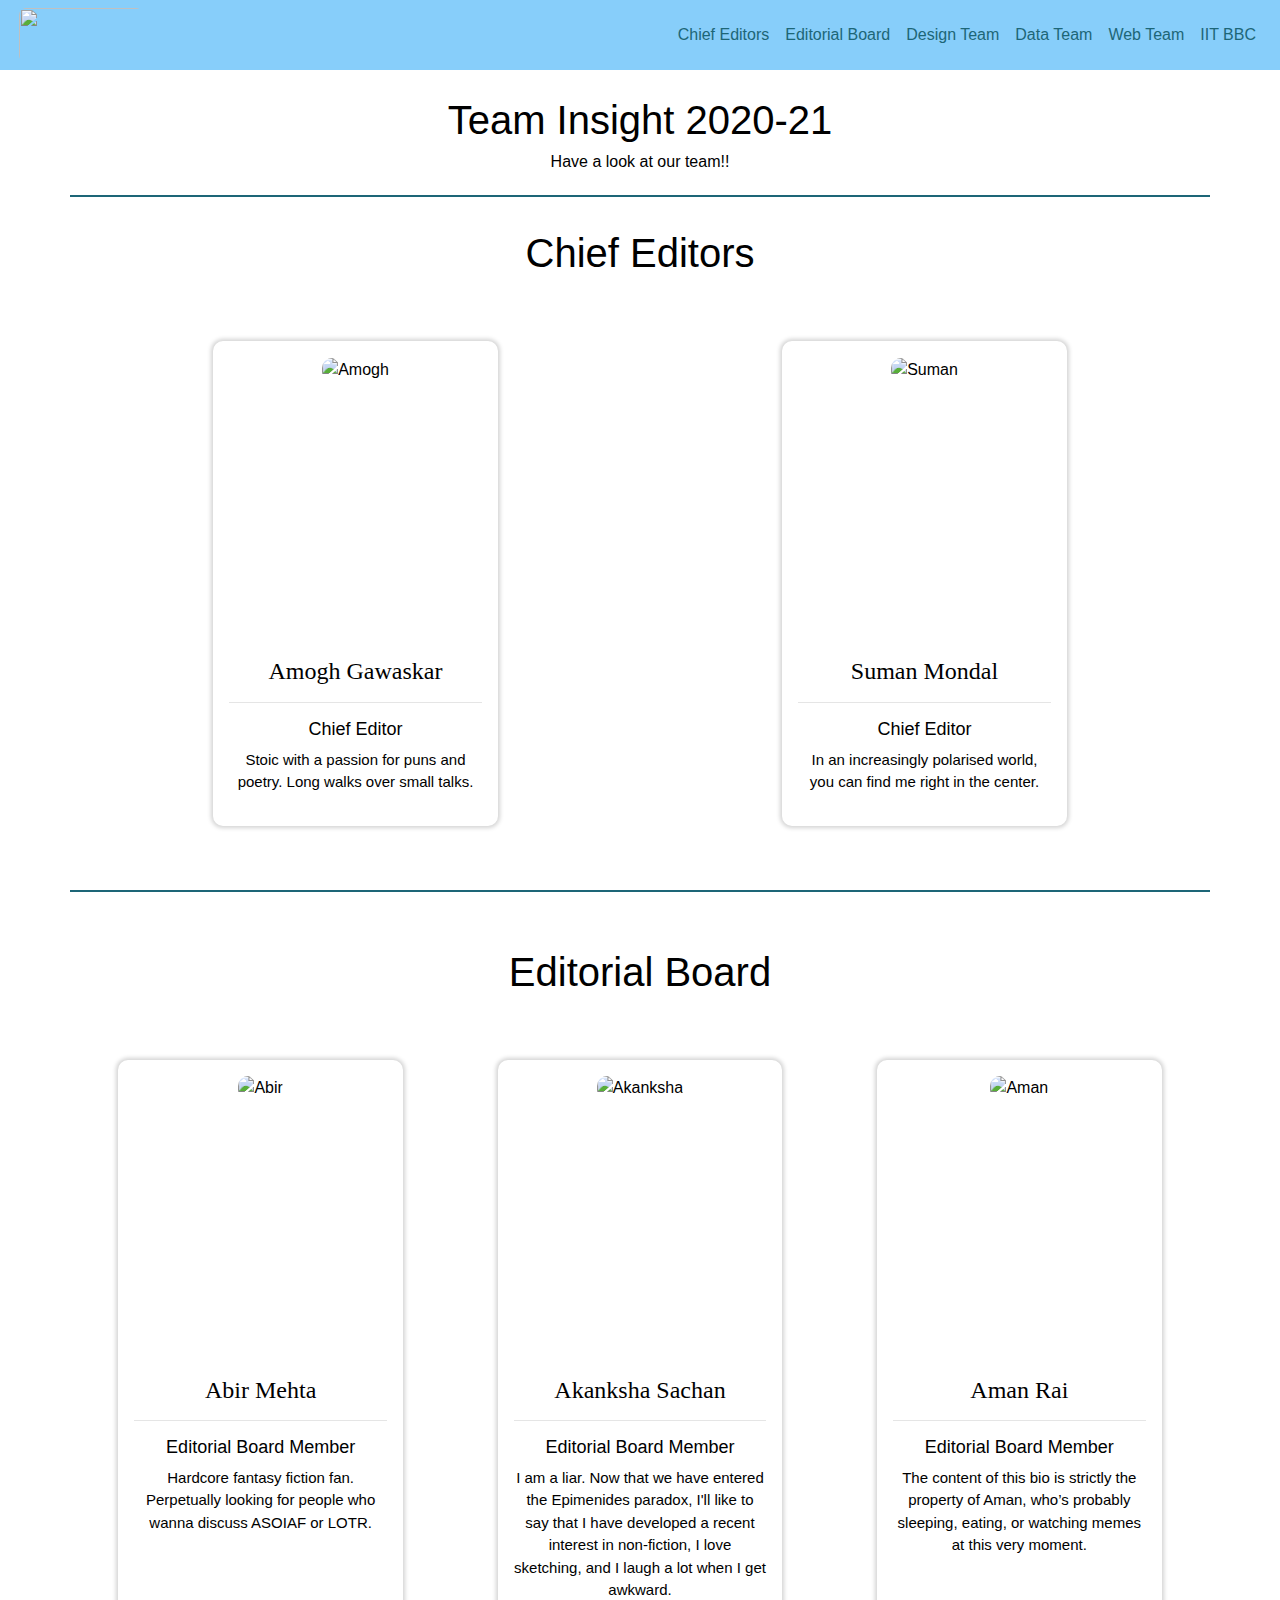
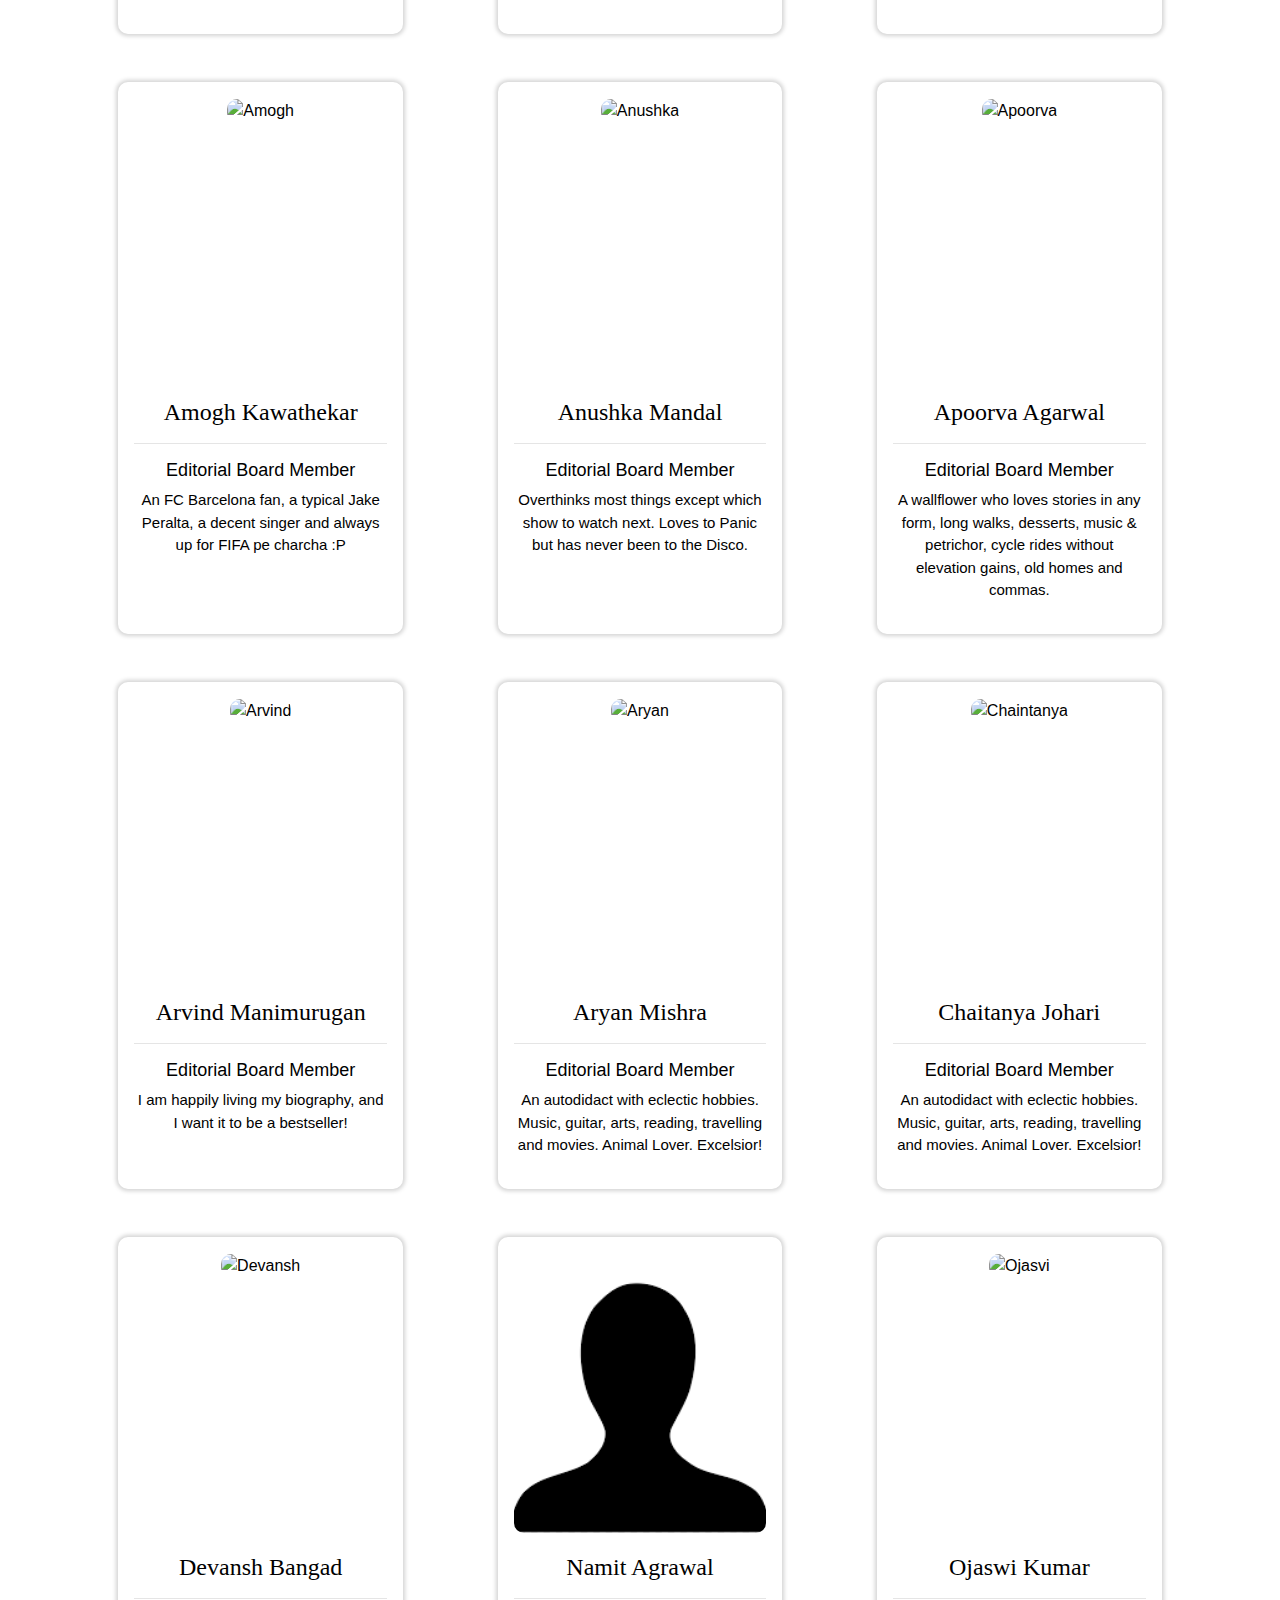
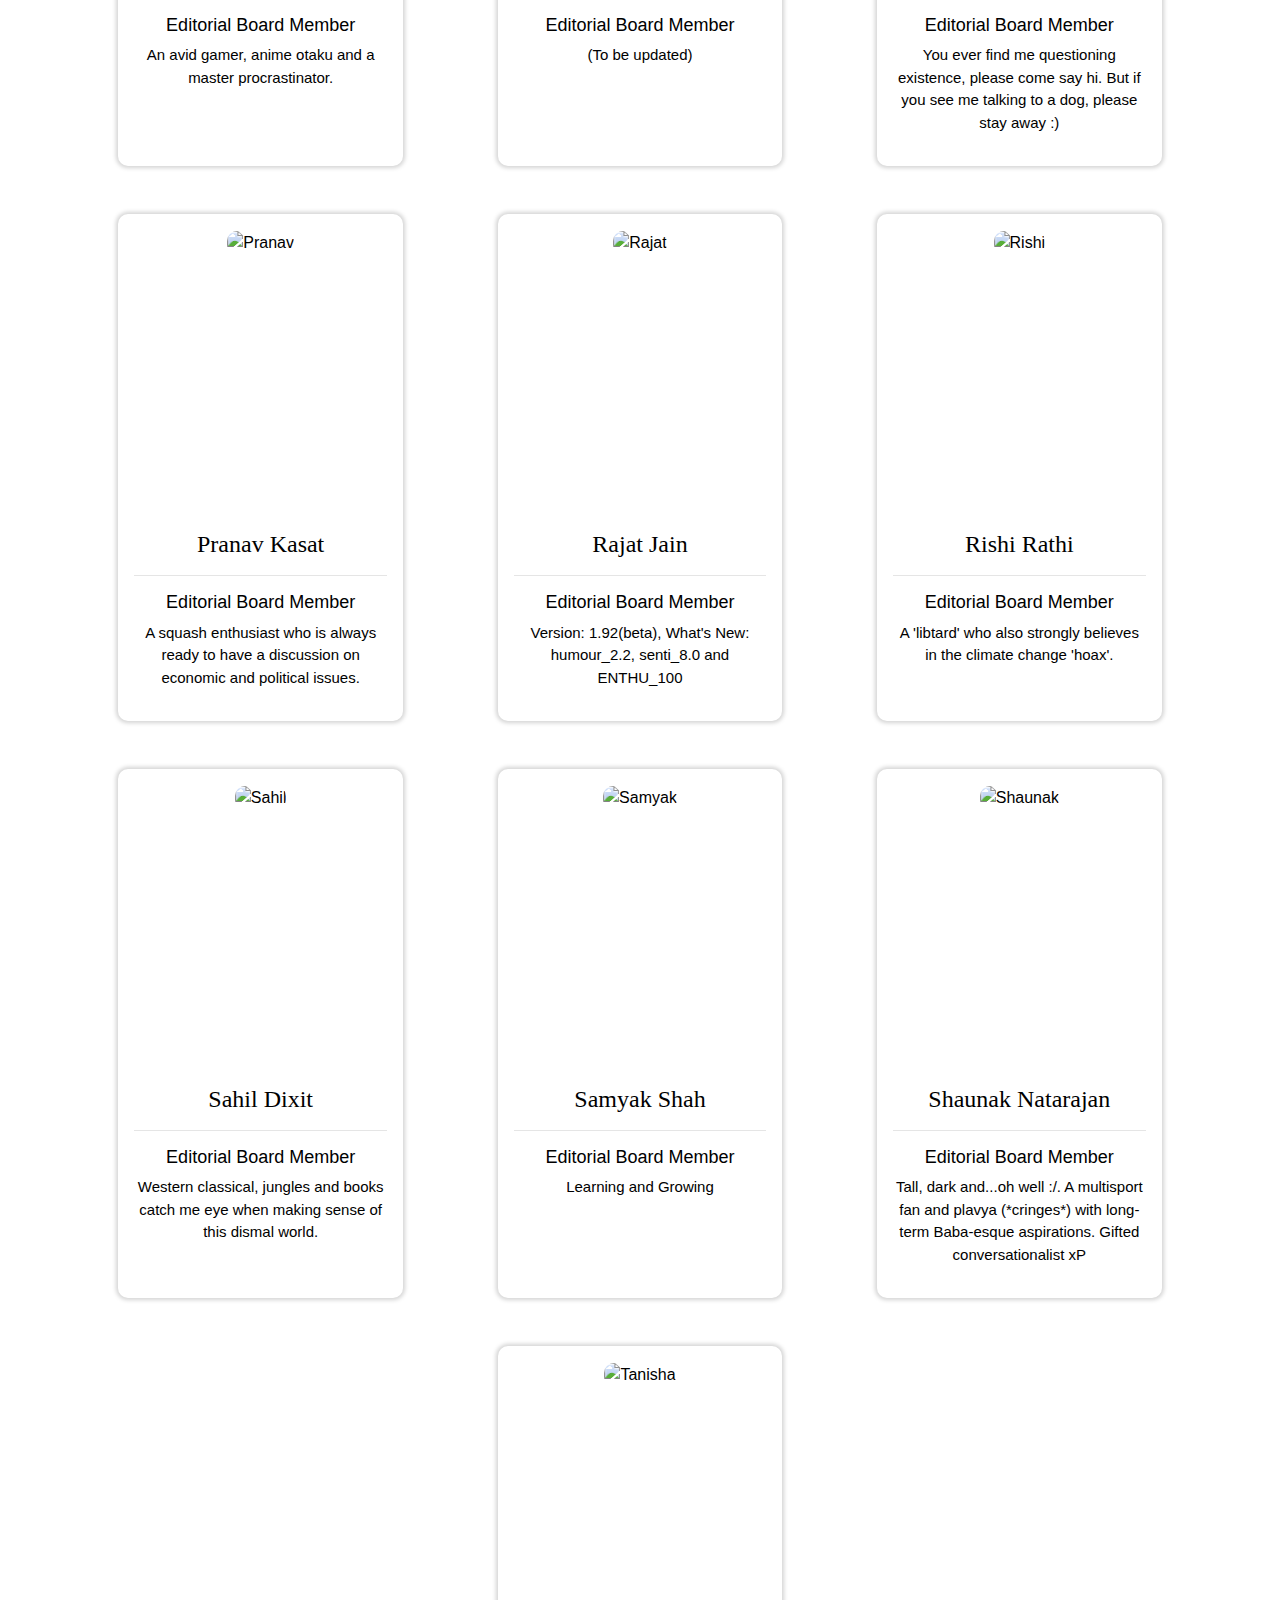
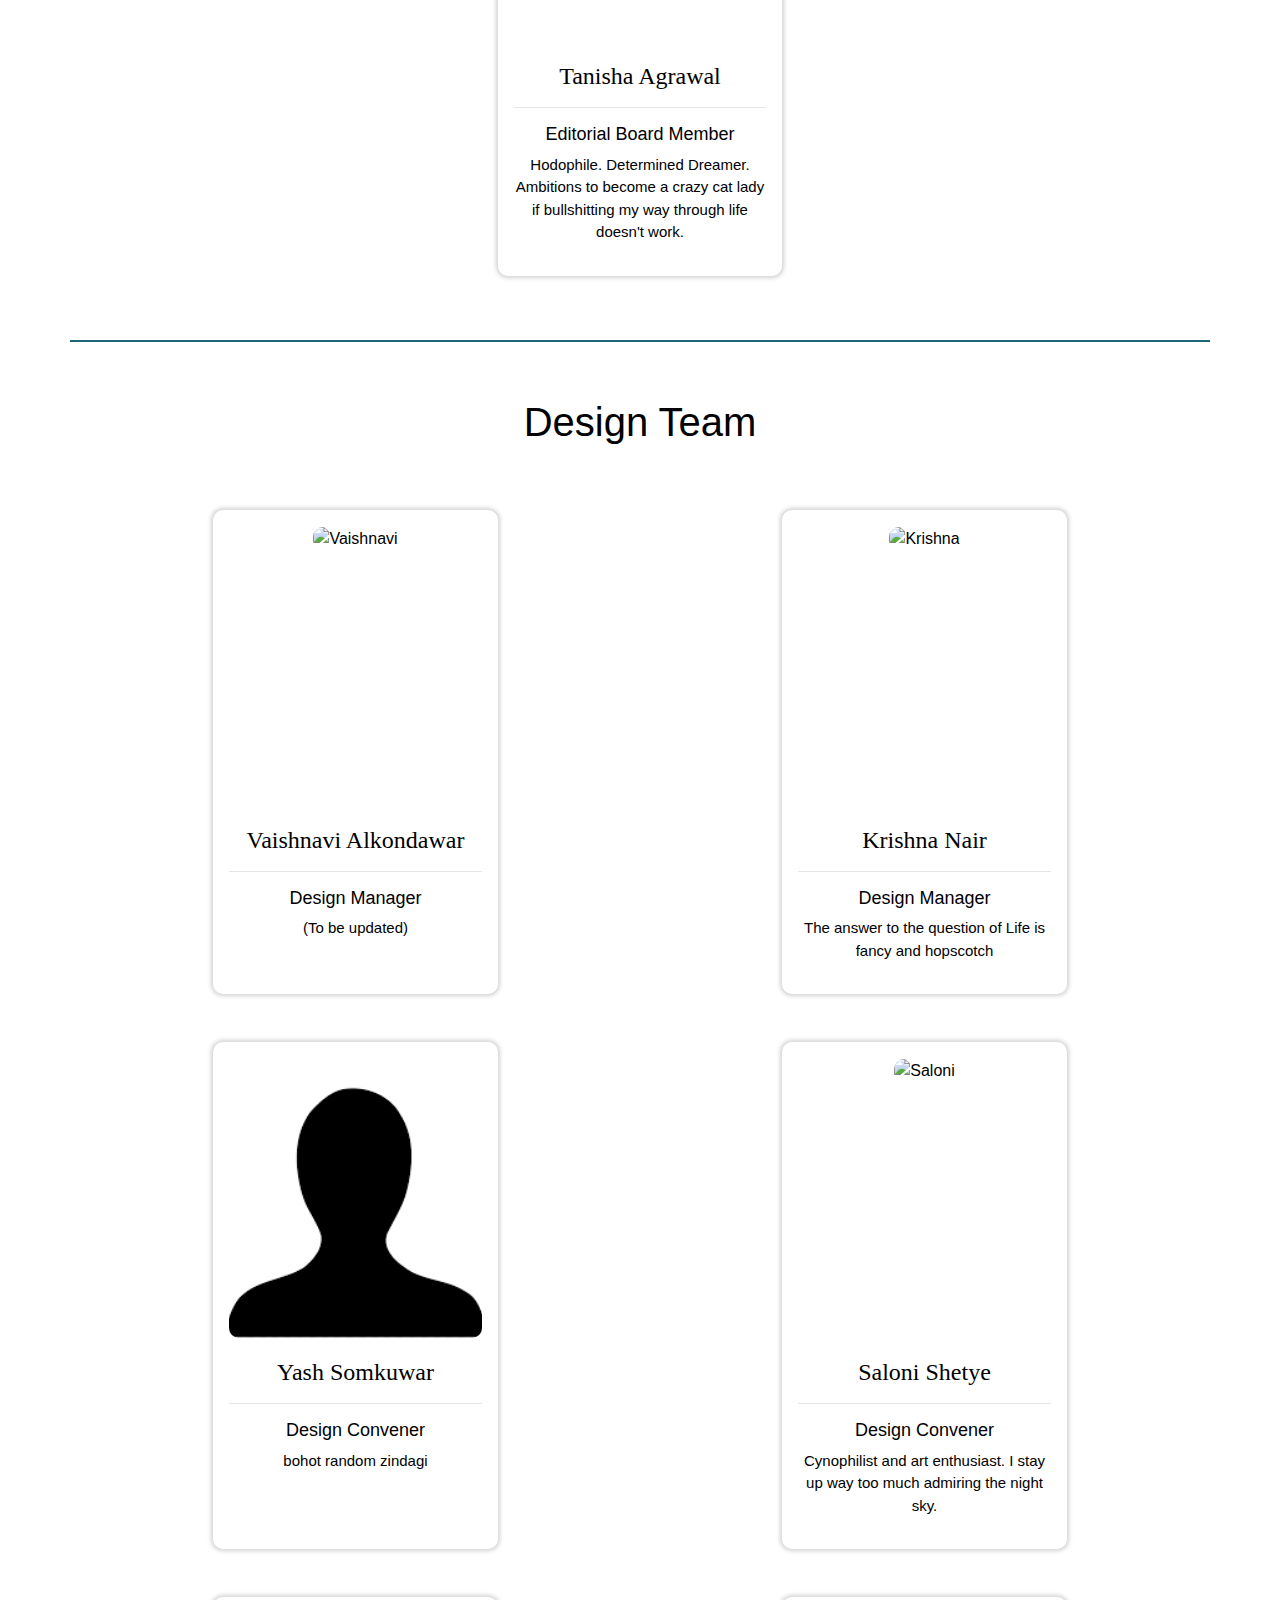
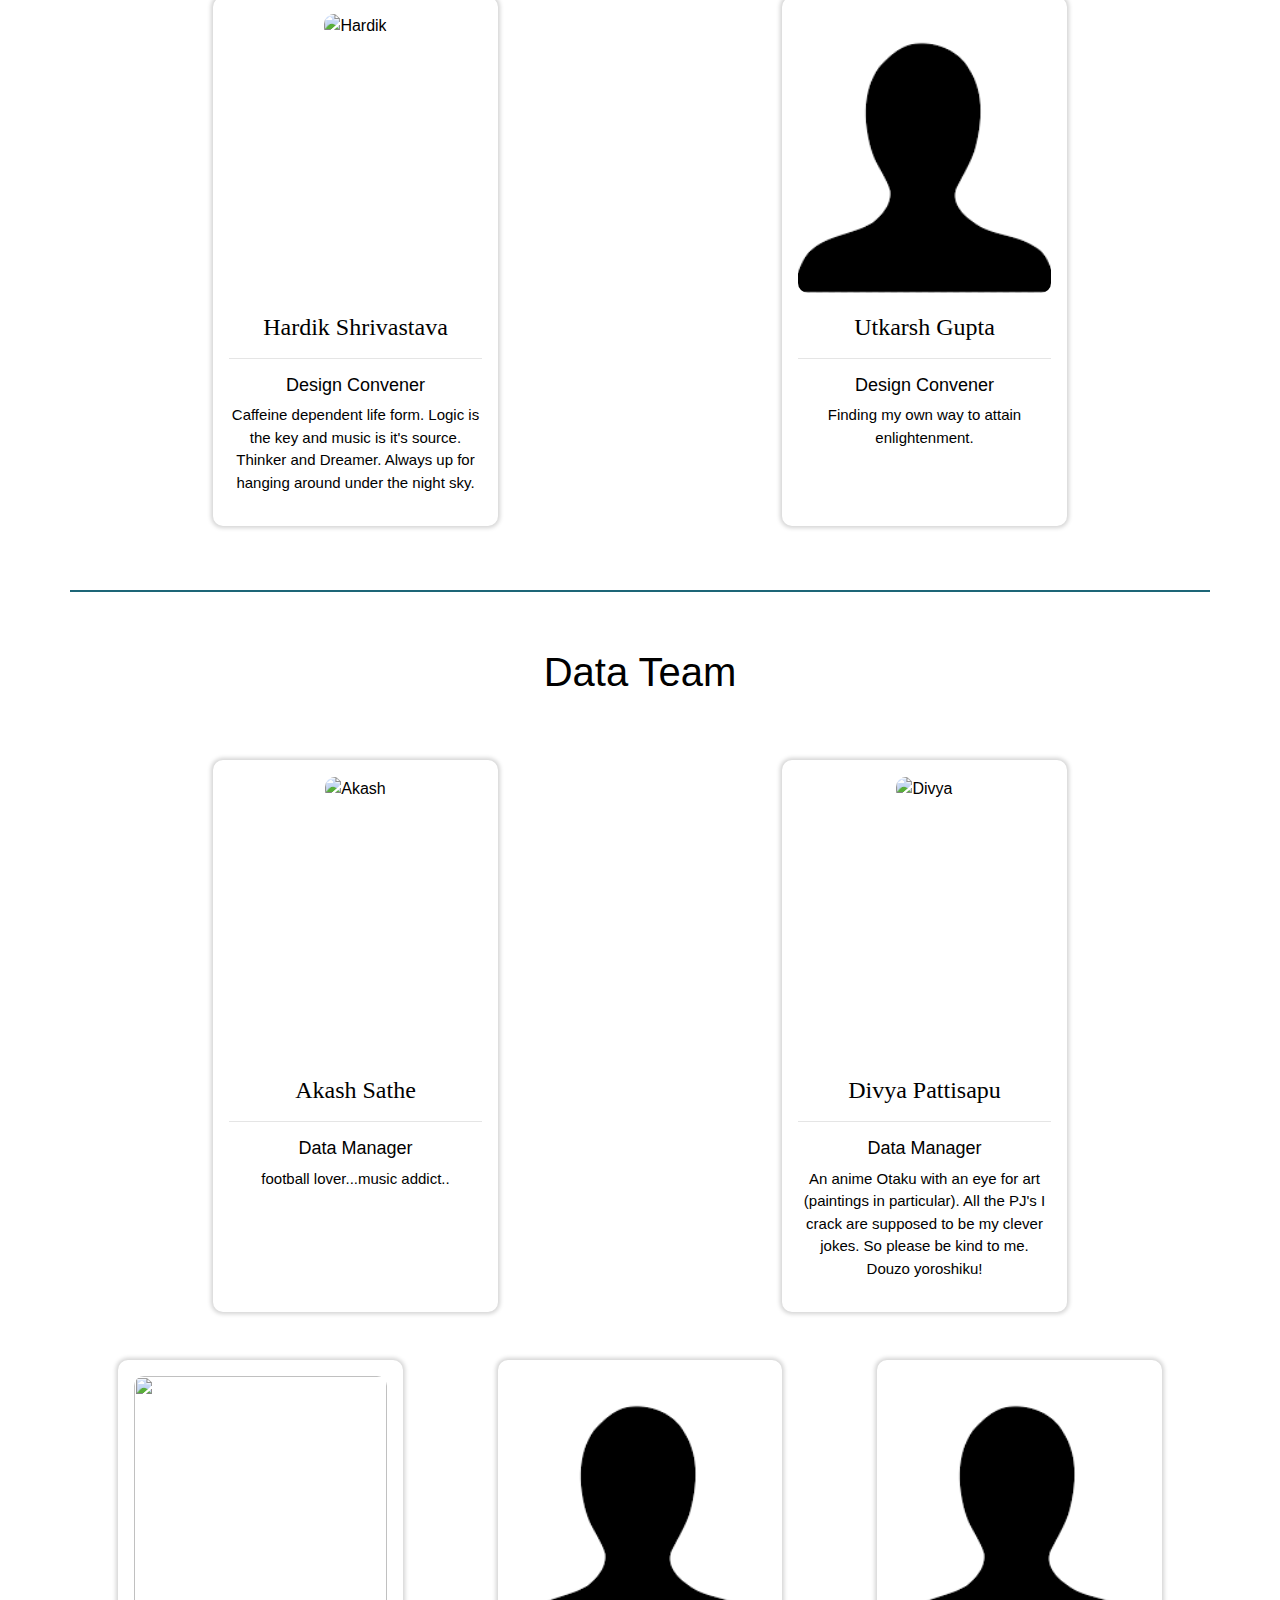
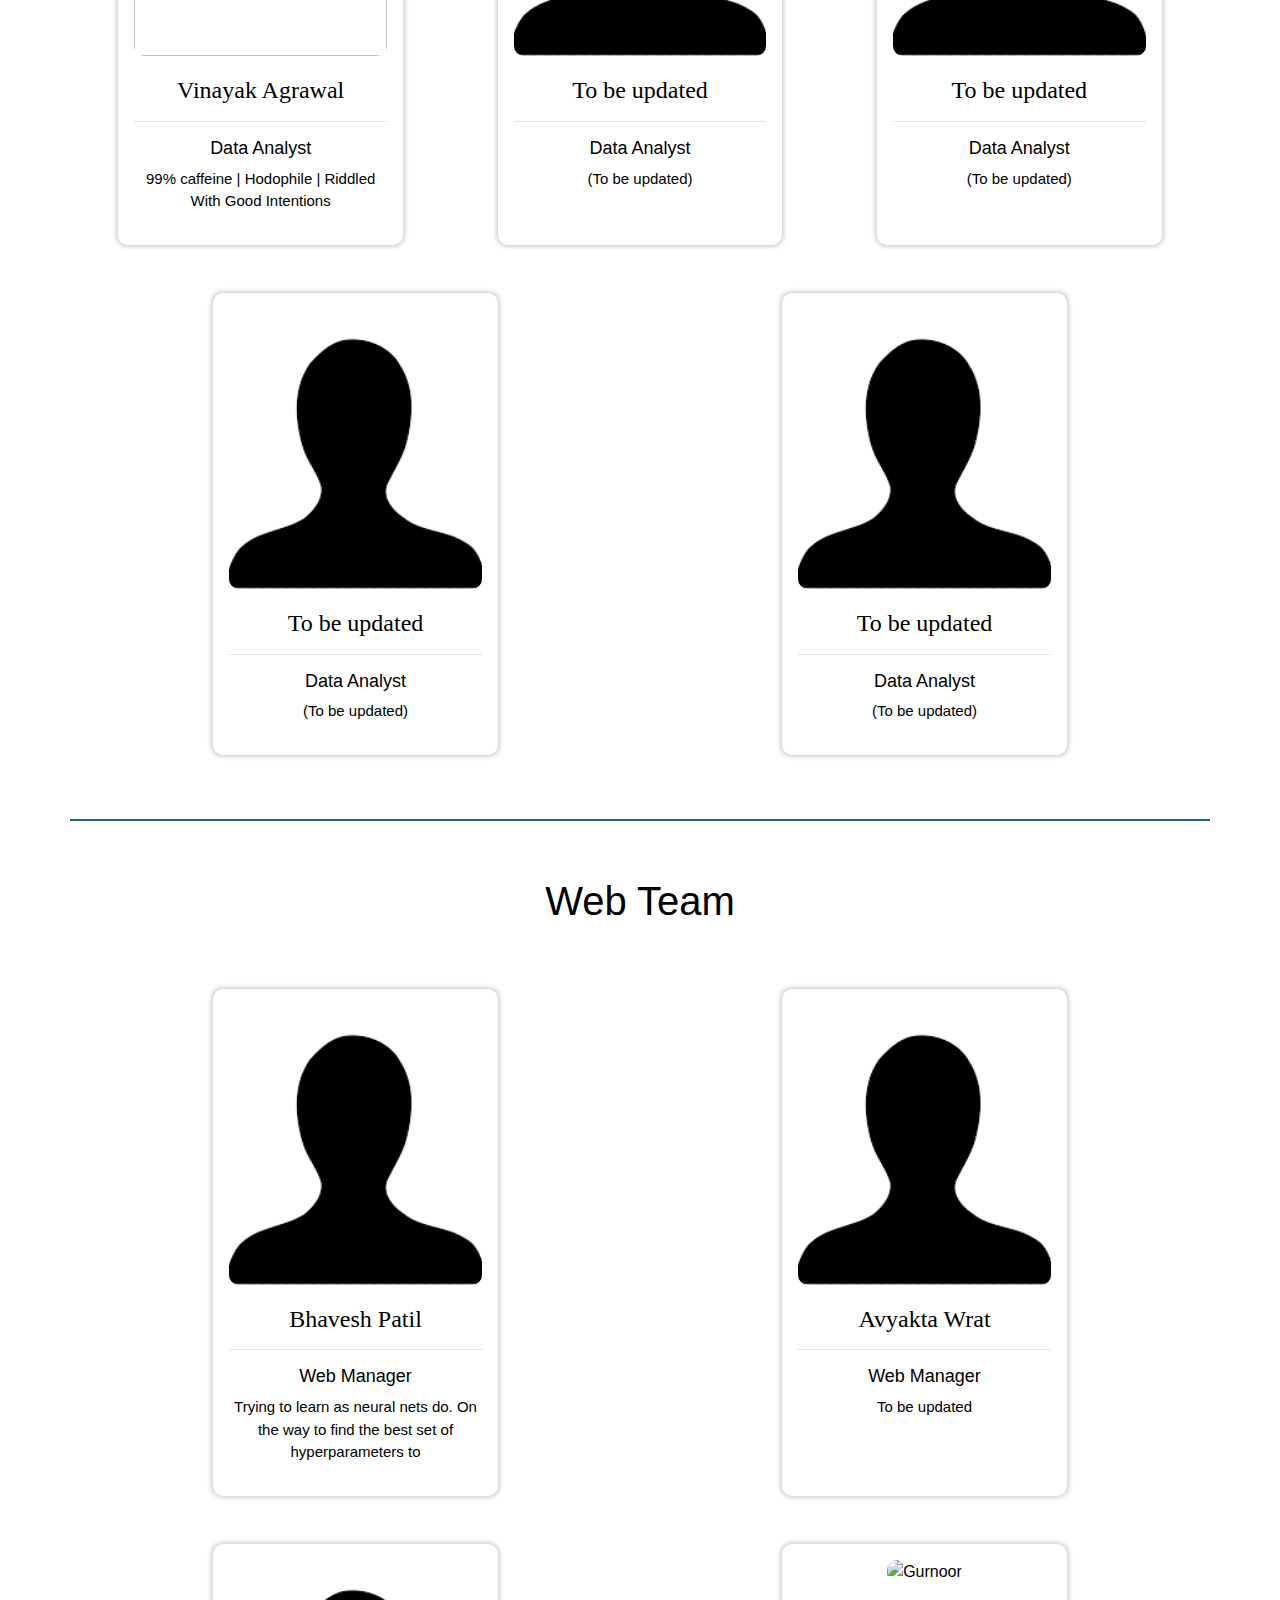
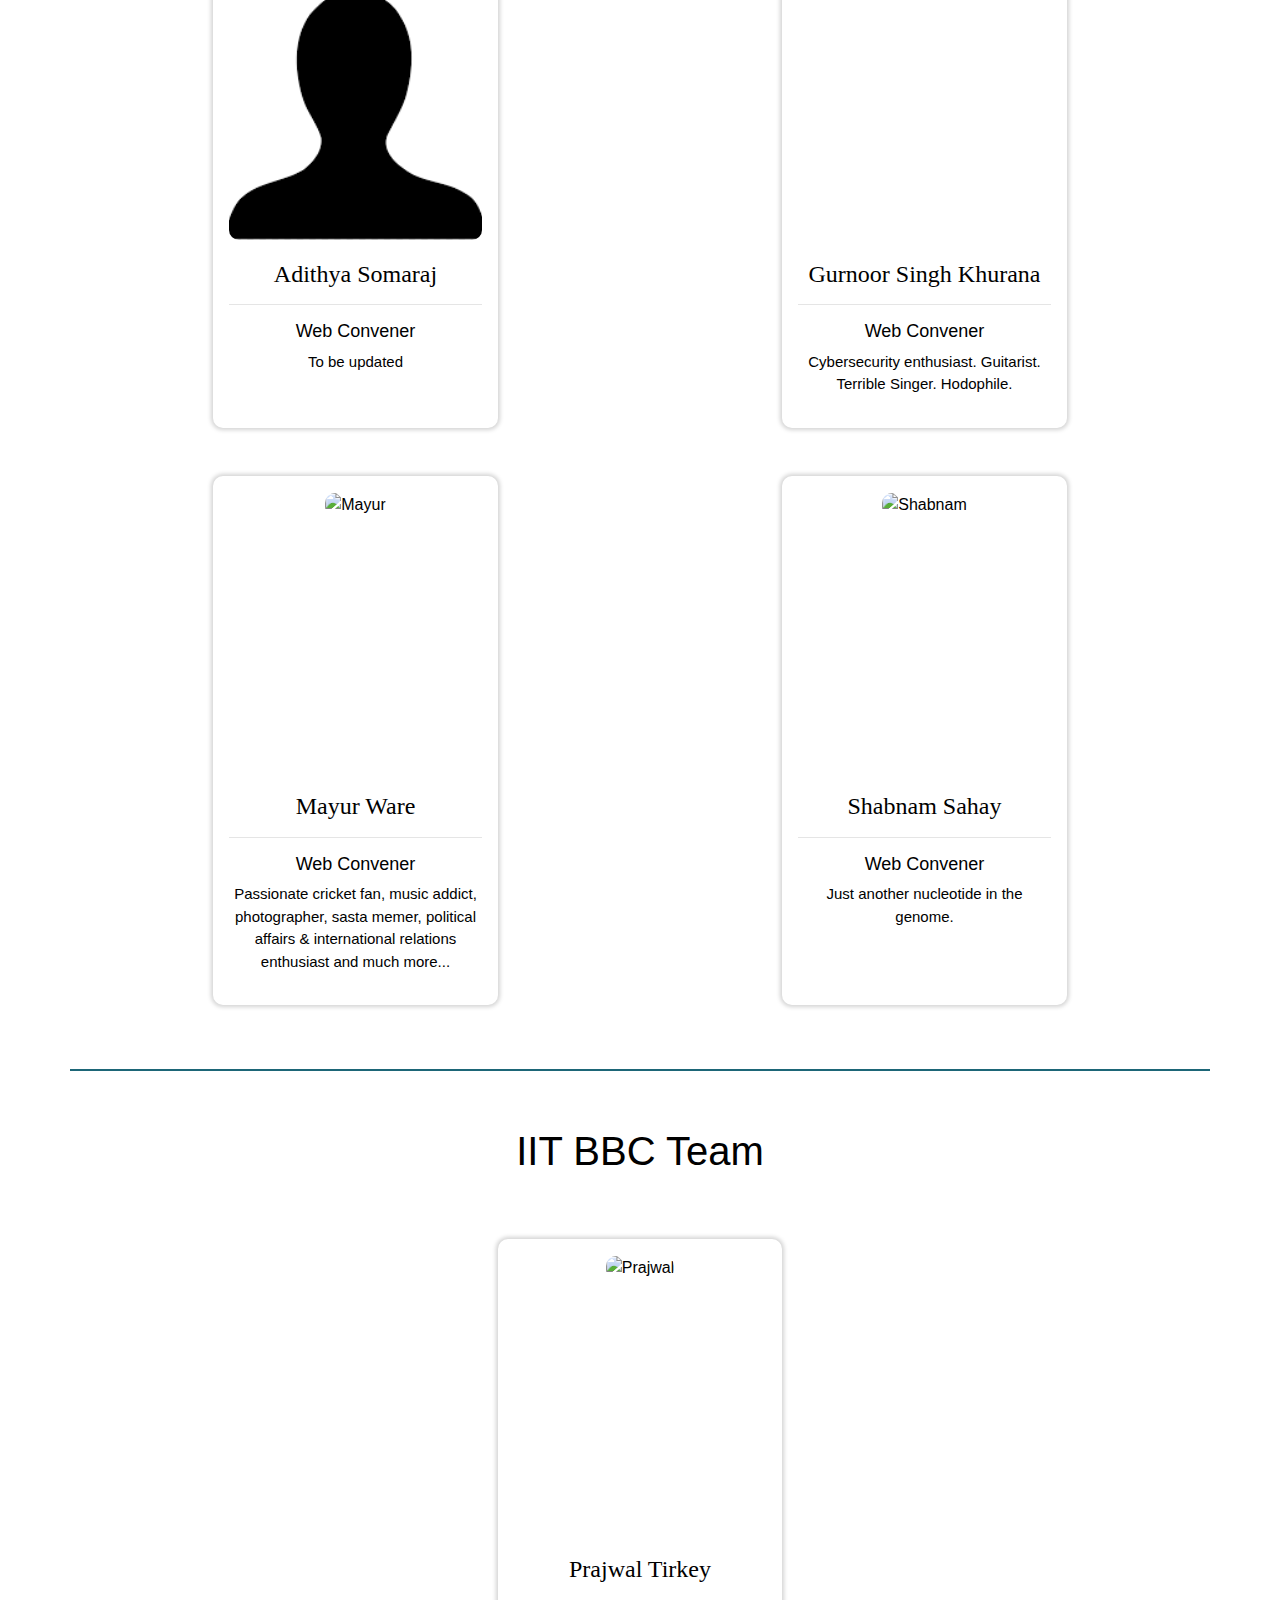
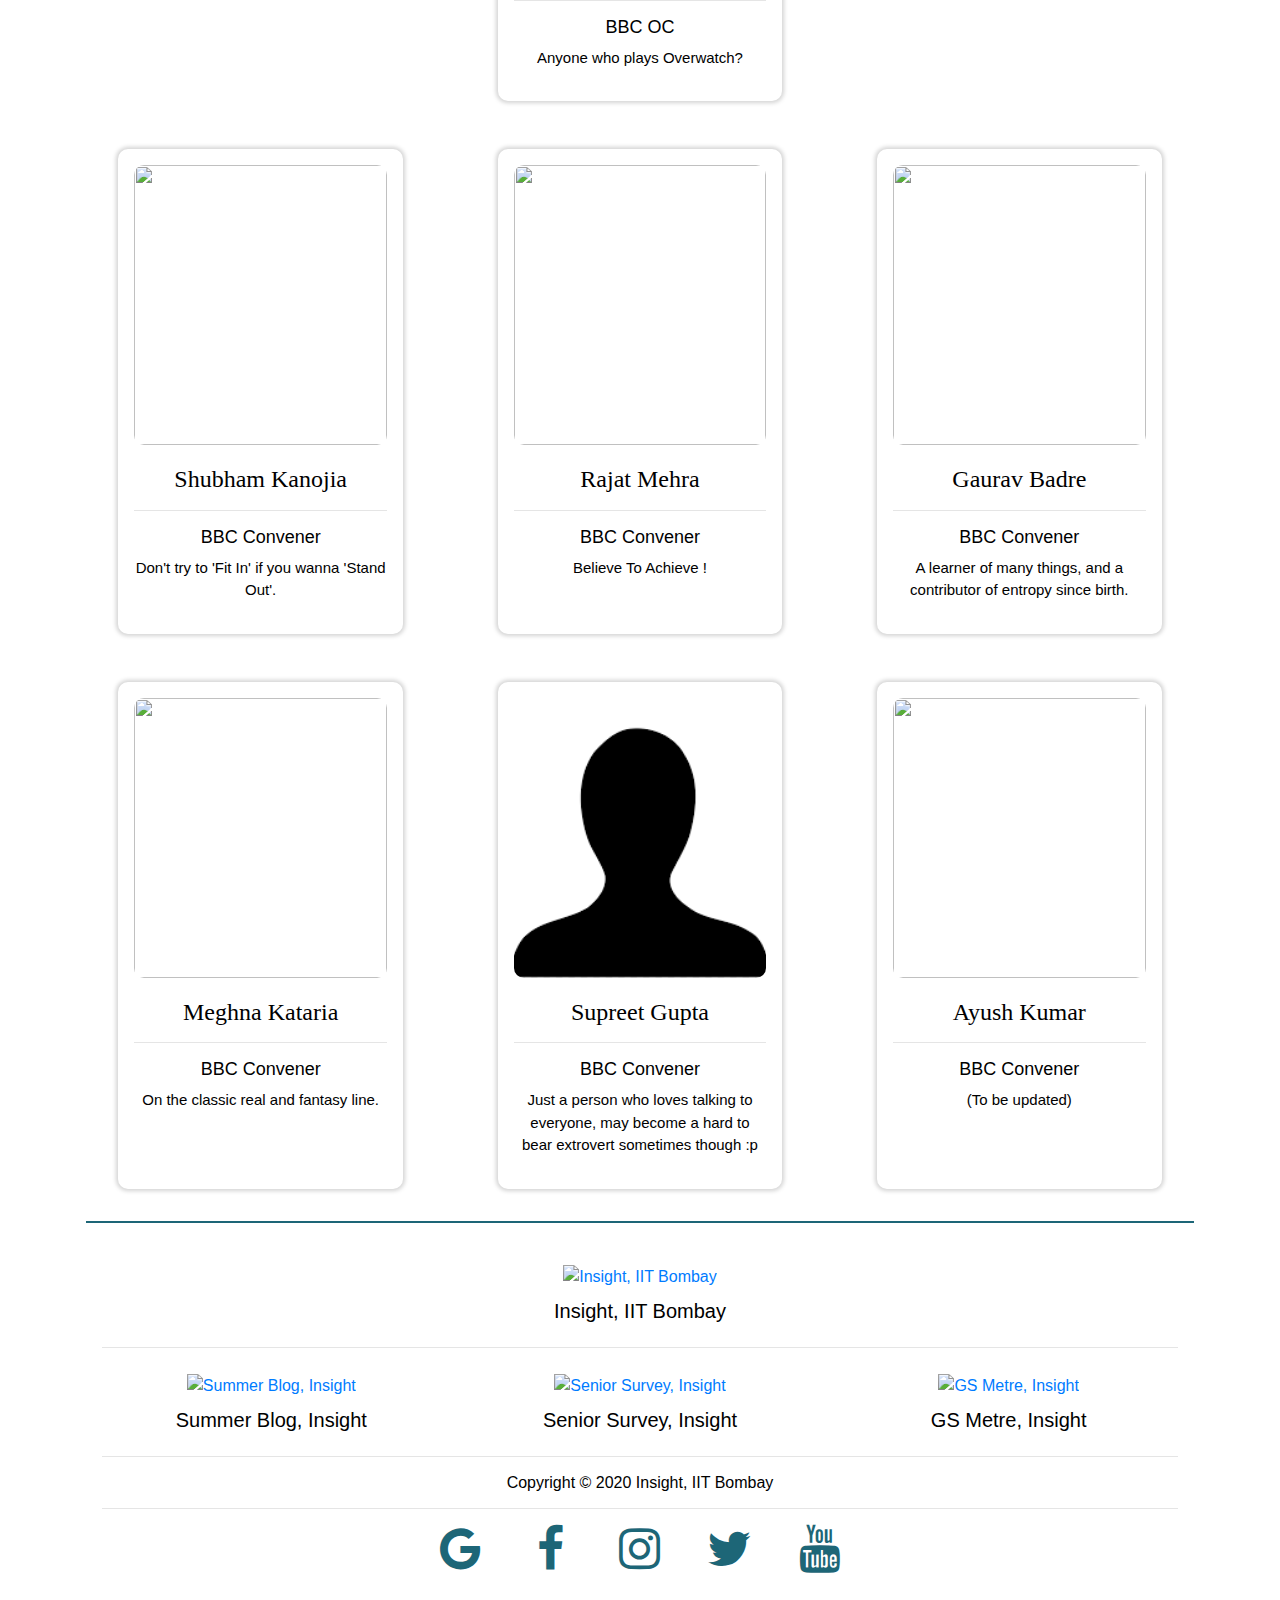
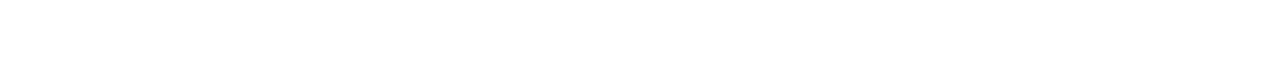
==== commit 48735f5f: "Merge pull request #7 from gurnoor6/master" ====
--- a/index.html
+++ b/index.html
@@ -80,7 +80,7 @@
     <div class="container-fluid white-bar"></div>
     <section id="chiefed"></section>
     <div class="container p-3">
-        <h6>Team Insight 2020-21</h6>
+        <h1>Team Insight 2020-21</h1>
         <h6>Have a look at our team!!</h6>
 
     </div>
@@ -100,7 +100,7 @@
 
         <div class="row my-3 justify-content-space-between">
 
-            <div class="col-md-3 mx-3 my-3 p-3">
+            <div class="col-md-5 col-lg-3 mx-3 my-3 p-3">
 
                 <div class="box" id="amogh">
                     <div class="flip-card">
@@ -125,7 +125,7 @@
                 </div>
             </div>
 
-            <div class="col-md-3 mx-3 my-3 p-3">
+            <div class="col-md-5 col-lg-3  mx-3 my-3 p-3">
 
                 <div class="box" id="suman">
                     <div class="flip-card">
@@ -173,7 +173,7 @@
 
         <div class="row my-3 justify-content-space-between">
 
-            <div class="col-md-3 mx-3 my-3 p-3">
+            <div class="col-md-5 col-lg-3 mx-3 my-3 p-3">
                 <div class="box" id="abir">
                     <div class="flip-card">
                         <div class="flip-card-inner">
@@ -196,7 +196,7 @@
                 </div>
             </div>
 
-            <div class="col-md-3 mx-3 my-3 p-3">
+            <div class="col-md-5 col-lg-3 mx-3 my-3 p-3">
                 <div class="box" id="akanksha">
                     <div class="flip-card">
                         <div class="flip-card-inner">
@@ -221,7 +221,7 @@
                 </div>
             </div>
 
-            <div class="col-md-3 mx-3 my-3 p-3">
+            <div class="col-md-5 col-lg-3 mx-3 my-3 p-3">
                 <div class="box" id="aman">
                     <div class="flip-card">
                         <div class="flip-card-inner">
@@ -248,7 +248,7 @@
 
         <div class="row my-3 justify-content-space-between">
 
-            <div class="col-md-3 mx-3 my-3 p-3">
+            <div class="col-md-5 col-lg-3 mx-3 my-3 p-3">
                 <div class="box" id="kawathekar">
                     <div class="flip-card">
                         <div class="flip-card-inner">
@@ -272,7 +272,7 @@
                     </div>
                 </div>
             </div>
-            <div class="col-md-3 mx-3 my-3 p-3">
+            <div class="col-md-5 col-lg-3 mx-3 my-3 p-3">
                 <div class="box" id="anushka">
                     <div class="flip-card">
                         <div class="flip-card-inner">
@@ -297,7 +297,7 @@
                 </div>
             </div>
 
-            <div class="col-md-3 mx-3 my-3 p-3">
+            <div class="col-md-5 col-lg-3 mx-3 my-3 p-3">
                 <div class="box" id="apoorva">
                     <div class="flip-card">
                         <div class="flip-card-inner">
@@ -325,7 +325,7 @@
 
         <div class="row my-3 justify-content-space-between">
 
-            <div class="col-md-3 mx-3 my-3 p-3">
+            <div class="col-md-5 col-lg-3 mx-3 my-3 p-3">
                 <div class="box" id="arvind">
                     <div class="flip-card">
                         <div class="flip-card-inner">
@@ -348,7 +348,7 @@
                 </div>
             </div>
 
-            <div class="col-md-3 mx-3 my-3 p-3">
+            <div class="col-md-5 col-lg-3 mx-3 my-3 p-3">
                 <div class="box" id="aryan">
                     <div class="flip-card">
                         <div class="flip-card-inner">
@@ -372,7 +372,7 @@
                     </div>
                 </div>
             </div>
-            <div class="col-md-3 mx-3 my-3 p-3">
+            <div class="col-md-5 col-lg-3 mx-3 my-3 p-3">
                 <div class="box" id="chaitanya">
                     <div class="flip-card">
                         <div class="flip-card-inner">
@@ -401,7 +401,7 @@
 
         <div class="row my-3 justify-content-space-between">
 
-            <div class="col-md-3 mx-3 my-3 p-3">
+            <div class="col-md-5 col-lg-3 mx-3 my-3 p-3">
                 <div class="box" id="devansh">
                     <div class="flip-card">
                         <div class="flip-card-inner">
@@ -423,7 +423,7 @@
                     </div>
                 </div>
             </div>
-            <div class="col-md-3 mx-3 my-3 p-3">
+            <div class="col-md-5 col-lg-3 mx-3 my-3 p-3">
                 <div class="box" id="namit">
                     <div class="flip-card">
                         <div class="flip-card-inner">
@@ -444,7 +444,7 @@
                     </div>
                 </div>
             </div>
-            <div class="col-md-3 mx-3 my-3 p-3">
+            <div class="col-md-5 col-lg-3 mx-3 my-3 p-3">
                 <div class="box" id="ojasvi">
                     <div class="flip-card">
                         <div class="flip-card-inner">
@@ -473,7 +473,7 @@
 
         <div class="row my-3 justify-content-space-between">
 
-            <div class="col-md-3 mx-3 my-3 p-3">
+            <div class="col-md-5 col-lg-3 mx-3 my-3 p-3">
                 <div class="box" id="pranav">
                     <div class="flip-card">
                         <div class="flip-card-inner">
@@ -498,7 +498,7 @@
                 </div>
             </div>
 
-            <div class="col-md-3 mx-3 my-3 p-3">
+            <div class="col-md-5 col-lg-3 mx-3 my-3 p-3">
                 <div class="box" id="rajat">
                     <div class="flip-card">
                         <div class="flip-card-inner">
@@ -520,7 +520,7 @@
                     </div>
                 </div>
             </div>
-            <div class="col-md-3 mx-3 my-3 p-3">
+            <div class="col-md-5 col-lg-3 mx-3 my-3 p-3">
                 <div class="box" id="rishi">
                     <div class="flip-card">
                         <div class="flip-card-inner">
@@ -546,7 +546,7 @@
 
         <div class="row my-3 justify-content-space-between">
 
-            <div class="col-md-3 mx-3 my-3 p-3">
+            <div class="col-md-5 col-lg-3 mx-3 my-3 p-3">
                 <div class="box" id="sahil">
                     <div class="flip-card">
                         <div class="flip-card-inner">
@@ -568,7 +568,7 @@
                     </div>
                 </div>
             </div>
-            <div class="col-md-3 mx-3 my-3 p-3">
+            <div class="col-md-5 col-lg-3 mx-3 my-3 p-3">
                 <div class="box" id="samyak">
                     <div class="flip-card">
                         <div class="flip-card-inner">
@@ -590,7 +590,7 @@
                     </div>
                 </div>
             </div>
-            <div class="col-md-3 mx-3 my-3 p-3">
+            <div class="col-md-5 col-lg-3 mx-3 my-3 p-3">
                 <div class="box" id="shaunak">
                     <div class="flip-card">
                         <div class="flip-card-inner">
@@ -618,7 +618,7 @@
 
         <div class="row my-3 justify-content-space-between">
 
-            <div class="col-md-3 mx-3 my-3 p-3">
+            <div class="col-md-5 col-lg-3 mx-3 my-3 p-3">
                 <div class="box" id="tanisha">
                     <div class="flip-card">
                         <div class="flip-card-inner">
@@ -666,7 +666,7 @@
 
         <div class="row my-3 justify-content-space-between">
 
-            <div class="col-md-3 mx-3 my-3 p-3">
+            <div class="col-md-5 col-lg-3 mx-3 my-3 p-3">
                 <div class="box" id="vaishnavi">
                     <div class="flip-card">
                         <div class="flip-card-inner">
@@ -688,7 +688,7 @@
                 </div>
             </div>
 
-            <div class="col-md-3 mx-3 my-3 p-3">
+            <div class="col-md-5 col-lg-3 mx-3 my-3 p-3">
                 <div class="box" id="krishna">
                     <div class="flip-card">
                         <div class="flip-card-inner">
@@ -714,7 +714,7 @@
 
         <div class="row my-3 justify-content-space-between">
 
-            <div class="col-md-3 mx-3 my-3 p-3">
+            <div class="col-md-5 col-lg-3 mx-3 my-3 p-3">
                 <div class="box" id="yash">
                     <div class="flip-card">
                         <div class="flip-card-inner">
@@ -736,7 +736,7 @@
                 </div>
             </div>
 
-            <div class="col-md-3 mx-3 my-3 p-3">
+            <div class="col-md-5 col-lg-3 mx-3 my-3 p-3">
                 <div class="box" id="saloni">
                     <div class="flip-card">
                         <div class="flip-card-inner">
@@ -762,7 +762,7 @@
 
         <div class="row my-3 justify-content-space-between">
 
-            <div class="col-md-3 mx-3 my-3 p-3">
+            <div class="col-md-5 col-lg-3 mx-3 my-3 p-3">
                 <div class="box" id="hardik">
                     <div class="flip-card">
                         <div class="flip-card-inner">
@@ -785,7 +785,7 @@
                 </div>
             </div>
 
-            <div class="col-md-3 mx-3 my-3 p-3">
+            <div class="col-md-5 col-lg-3 mx-3 my-3 p-3">
                 <div class="box" id="utkarsh">
                     <div class="flip-card">
                         <div class="flip-card-inner">
@@ -831,7 +831,7 @@
 
         <div class="row my-3 justify-content-space-between">
 
-            <div class="col-md-3 mx-3 my-3 p-3">
+            <div class="col-md-5 col-lg-3 mx-3 my-3 p-3">
                 <div class="box" id="akash">
                     <div class="flip-card">
                         <div class="flip-card-inner">
@@ -853,7 +853,7 @@
                 </div>
             </div>
 
-            <div class="col-md-3 mx-3 my-3 p-3">
+            <div class="col-md-5 col-lg-3 mx-3 my-3 p-3">
                 <div class="box" id="divya">
                     <div class="flip-card">
                         <div class="flip-card-inner">
@@ -881,7 +881,7 @@
 
         <div class="row my-3 justify-content-space-between">
 
-            <div class="col-md-3 mx-3 my-3 p-3">
+            <div class="col-md-5 col-lg-3 mx-3 my-3 p-3">
                 <div class="box" id="vinayak">
                     <div class="flip-card">
                         <div class="flip-card-inner">
@@ -903,7 +903,7 @@
                 </div>
             </div>
 
-            <div class="col-md-3 mx-3 my-3 p-3">
+            <div class="col-md-5 col-lg-3 mx-3 my-3 p-3">
                 <div class="box" id="4">
                     <div class="flip-card">
                         <div class="flip-card-inner">
@@ -925,7 +925,7 @@
                 </div>
             </div>
 
-            <div class="col-md-3 mx-3 my-3 p-3">
+            <div class="col-md-5 col-lg-3 mx-3 my-3 p-3">
                 <div class="box" id="5">
                     <div class="flip-card">
                         <div class="flip-card-inner">
@@ -952,7 +952,7 @@
         <div class="row my-3 justify-content-space-between">
 
 
-            <div class="col-md-3 mx-3 my-3 p-3">
+            <div class="col-md-5 col-lg-3 mx-3 my-3 p-3">
                 <div class="box" id="6">
                     <div class="flip-card">
                         <div class="flip-card-inner">
@@ -974,7 +974,7 @@
                 </div>
             </div>
 
-            <div class="col-md-3 mx-3 my-3 p-3">
+            <div class="col-md-5 col-lg-3 mx-3 my-3 p-3">
                 <div class="box" id="7">
                     <div class="flip-card">
                         <div class="flip-card-inner">
@@ -1018,7 +1018,7 @@
 
         <div class="row my-3 justify-content-space-between">
 
-            <div class="col-md-3 mx-3 my-3 p-3">
+            <div class="col-md-5 col-lg-3 mx-3 my-3 p-3">
                 <div class="box" id="bhavesh">
                     <div class="flip-card">
                         <div class="flip-card-inner">
@@ -1040,7 +1040,7 @@
                 </div>
             </div>
 
-            <div class="col-md-3 mx-3 my-3 p-3">
+            <div class="col-md-5 col-lg-3 mx-3 my-3 p-3">
                 <div class="box" id="avyakta">
                     <div class="flip-card">
                         <div class="flip-card-inner">
@@ -1066,7 +1066,7 @@
 
         <div class="row my-3 justify-content-space-between">
 
-            <div class="col-md-3 mx-3 my-3 p-3">
+            <div class="col-md-5 col-lg-3 mx-3 my-3 p-3">
                 <div class="box" id="adithya">
                     <div class="flip-card">
                         <div class="flip-card-inner">
@@ -1088,7 +1088,7 @@
                 </div>
             </div>
 
-            <div class="col-md-3 mx-3 my-3 p-3">
+            <div class="col-md-5 col-lg-3 mx-3 my-3 p-3">
                 <div class="box" id="gurnoor">
                     <div class="flip-card">
                         <div class="flip-card-inner">
@@ -1114,7 +1114,7 @@
 
         <div class="row my-3 justify-content-space-between">
 
-            <div class="col-md-3 mx-3 my-3 p-3">
+            <div class="col-md-5 col-lg-3 mx-3 my-3 p-3">
                 <div class="box" id="mayur">
                     <div class="flip-card">
                         <div class="flip-card-inner">
@@ -1138,7 +1138,7 @@
                 </div>
             </div>
 
-            <div class="col-md-3 mx-3 my-3 p-3">
+            <div class="col-md-5 col-lg-3 mx-3 my-3 p-3">
                 <div class="box" id="shabnam">
                     <div class="flip-card">
                         <div class="flip-card-inner">
@@ -1182,7 +1182,7 @@
 
         <div class="row my-3 justify-content-space-between">
 
-            <div class="col-md-3 mx-3 my-3 p-3">
+            <div class="col-md-5 col-lg-3 mx-3 my-3 p-3">
                 <div class="box" id="prajwal">
                     <div class="flip-card">
                         <div class="flip-card-inner">
@@ -1208,7 +1208,7 @@
 
         <div class="row my-3 justify-content-space-between">
 
-            <div class="col-md-3 mx-3 my-3 p-3">
+            <div class="col-md-5 col-lg-3 mx-3 my-3 p-3">
                 <div class="box" id="kanojia">
                     <div class="flip-card">
                         <div class="flip-card-inner">
@@ -1230,7 +1230,7 @@
                 </div>
             </div>
 
-            <div class="col-md-3 mx-3 my-3 p-3">
+            <div class="col-md-5 col-lg-3 mx-3 my-3 p-3">
                 <div class="box" id="mehra">
                     <div class="flip-card">
                         <div class="flip-card-inner">
@@ -1252,7 +1252,7 @@
                 </div>
             </div>
 
-            <div class="col-md-3 mx-3 my-3 p-3">
+            <div class="col-md-5 col-lg-3 mx-3 my-3 p-3">
                 <div class="box" id="badre">
                     <div class="flip-card">
                         <div class="flip-card-inner">
@@ -1278,7 +1278,7 @@
 
         <div class="row my-3 justify-content-space-between">
 
-            <div class="col-md-3 mx-3 my-3 p-3">
+            <div class="col-md-5 col-lg-3 mx-3 my-3 p-3">
                 <div class="box" id="meghna">
                     <div class="flip-card">
                         <div class="flip-card-inner">
@@ -1300,7 +1300,7 @@
                 </div>
             </div>
 
-            <div class="col-md-3 mx-3 my-3 p-3">
+            <div class="col-md-5 col-lg-3 mx-3 my-3 p-3">
                 <div class="box" id="supreet">
                     <div class="flip-card">
                         <div class="flip-card-inner">
@@ -1323,7 +1323,7 @@
                 </div>
             </div>
 
-            <div class="col-md-3 mx-3 my-3 p-3">
+            <div class="col-md-5 col-lg-3 mx-3 my-3 p-3">
                 <div class="box" id="ayush">
                     <div class="flip-card">
                         <div class="flip-card-inner">
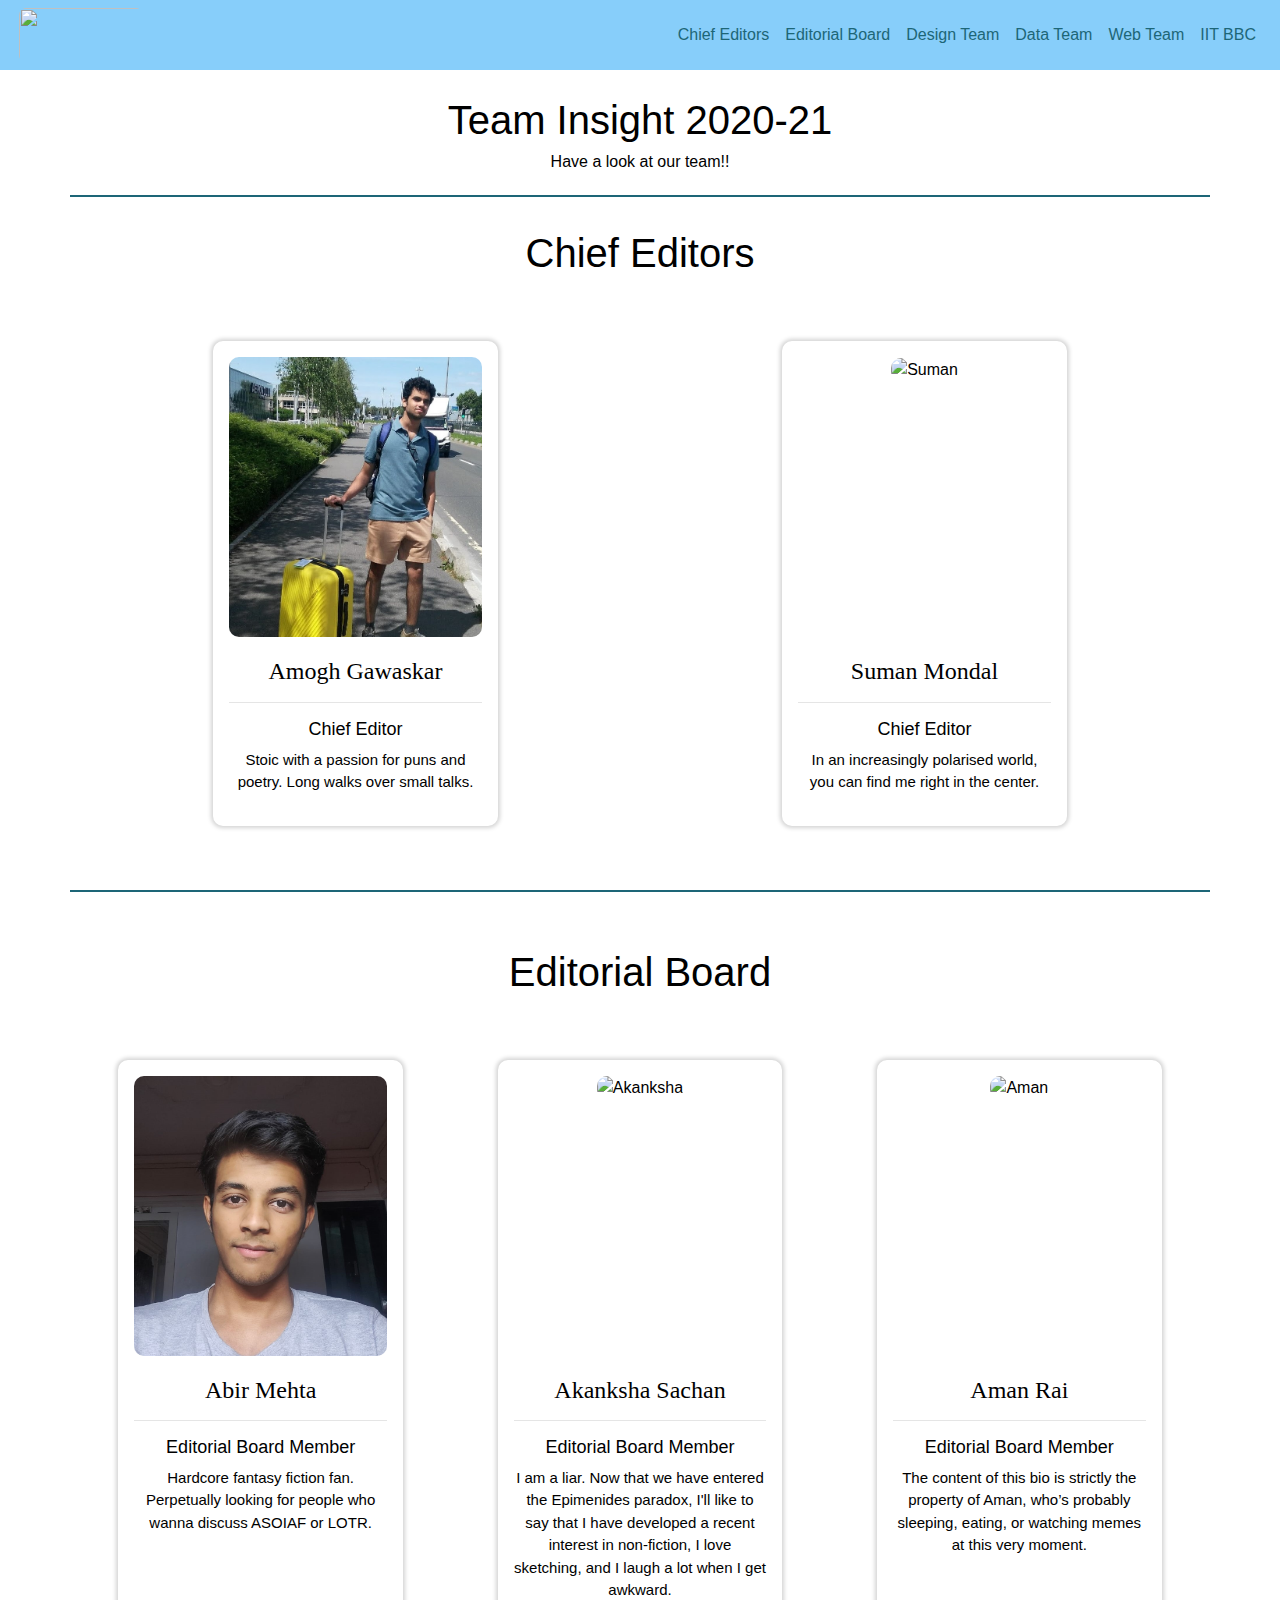
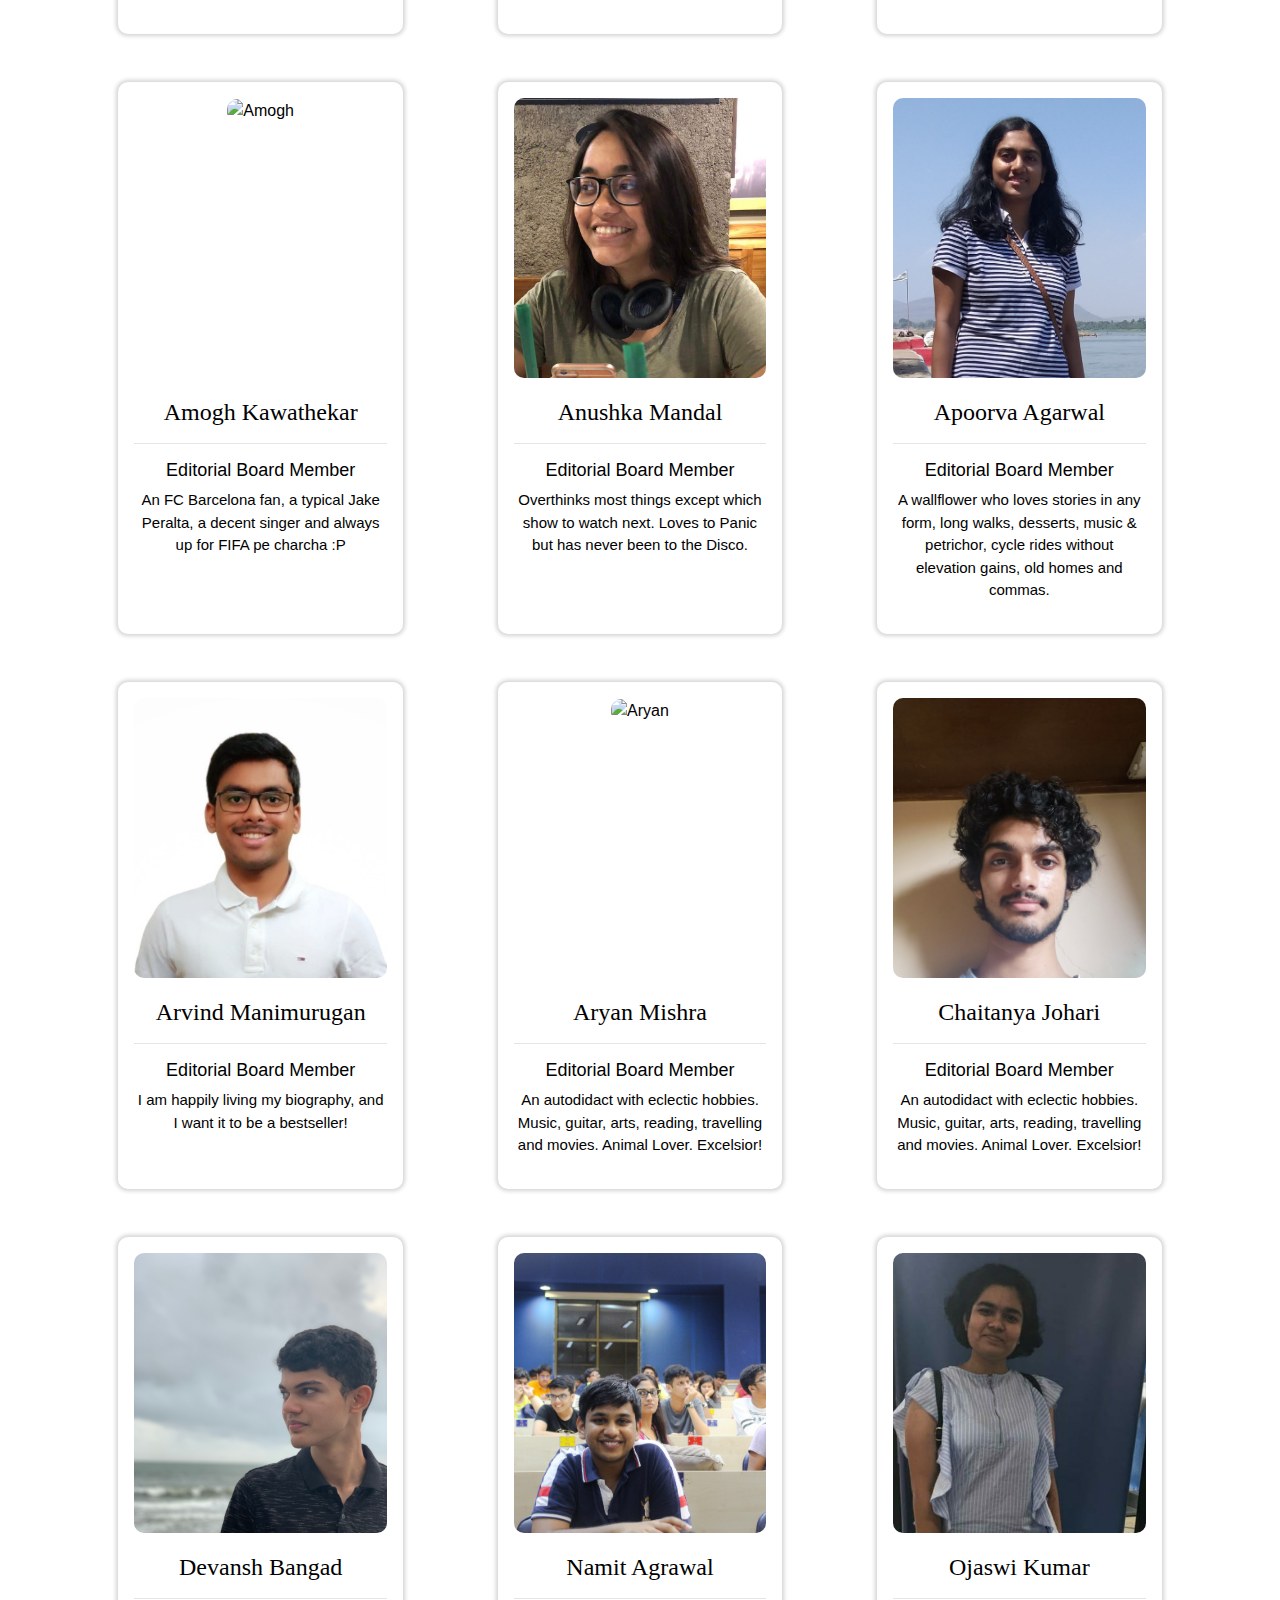
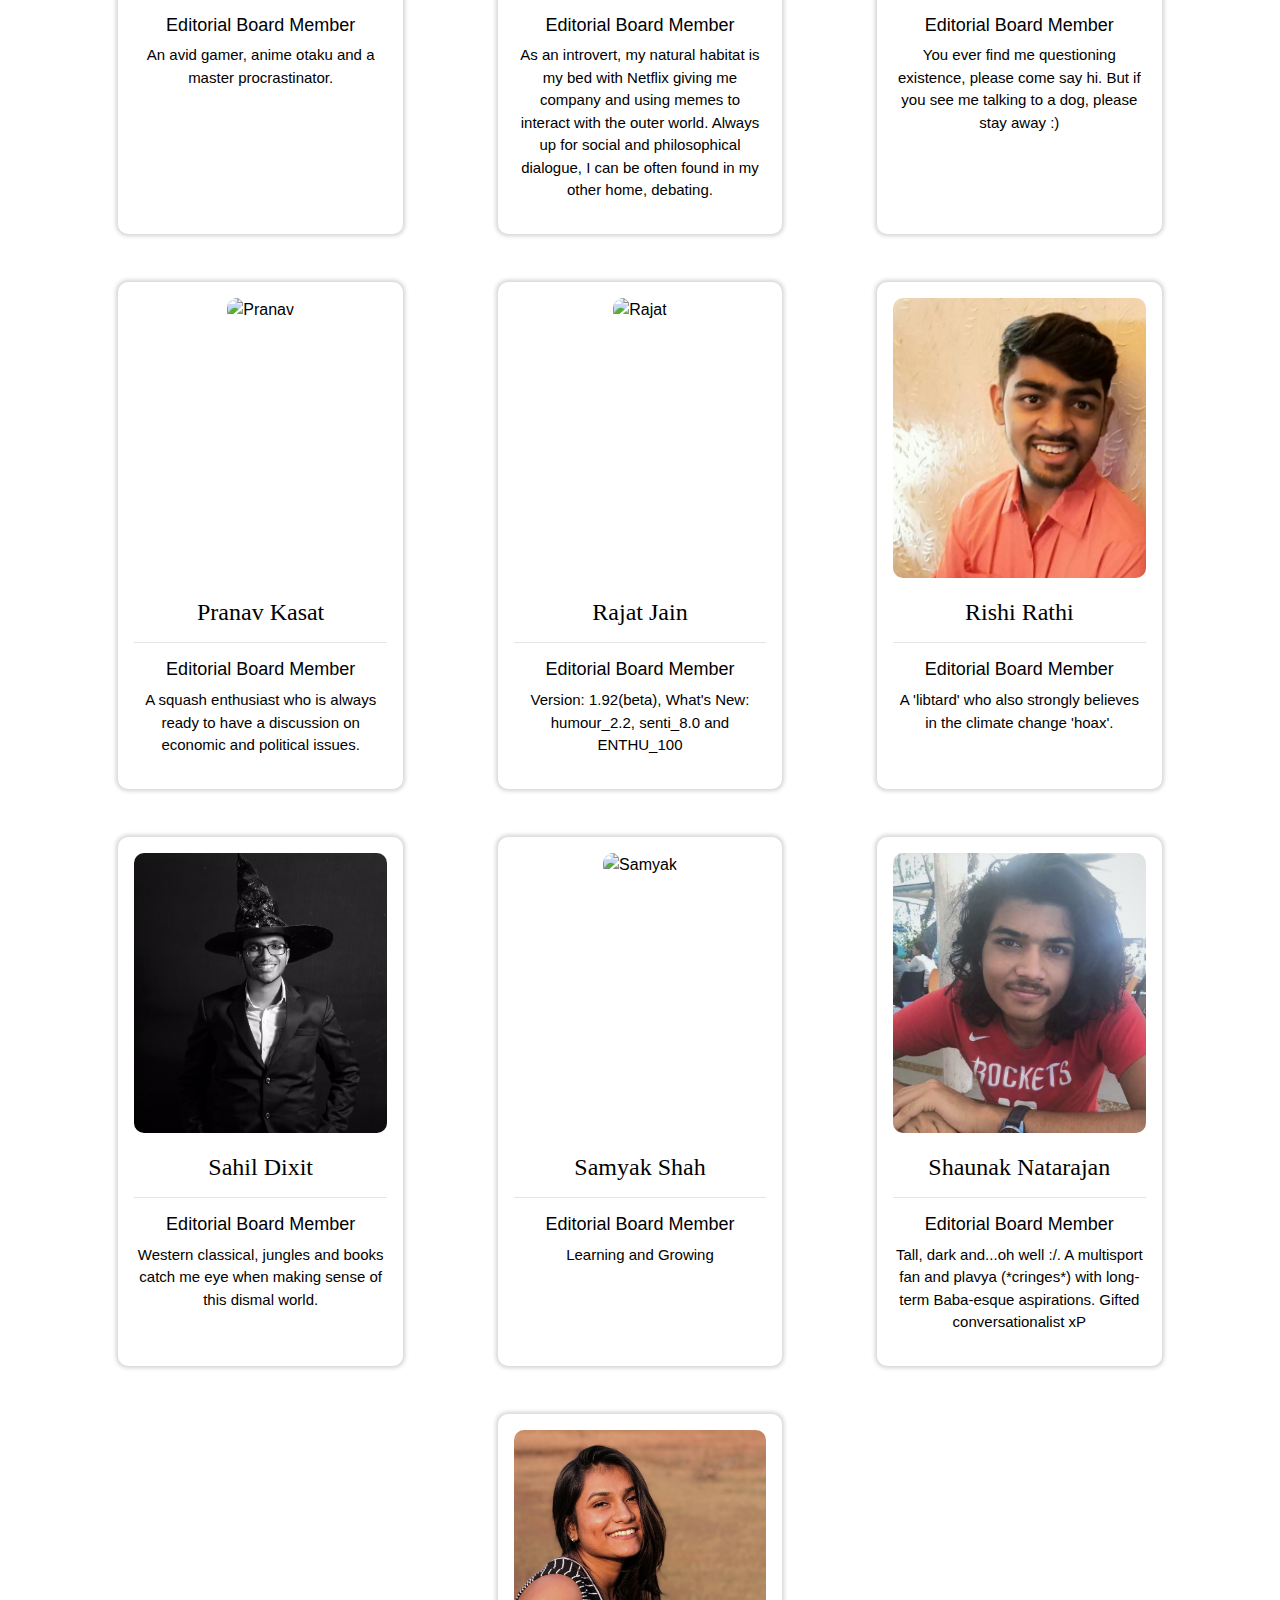
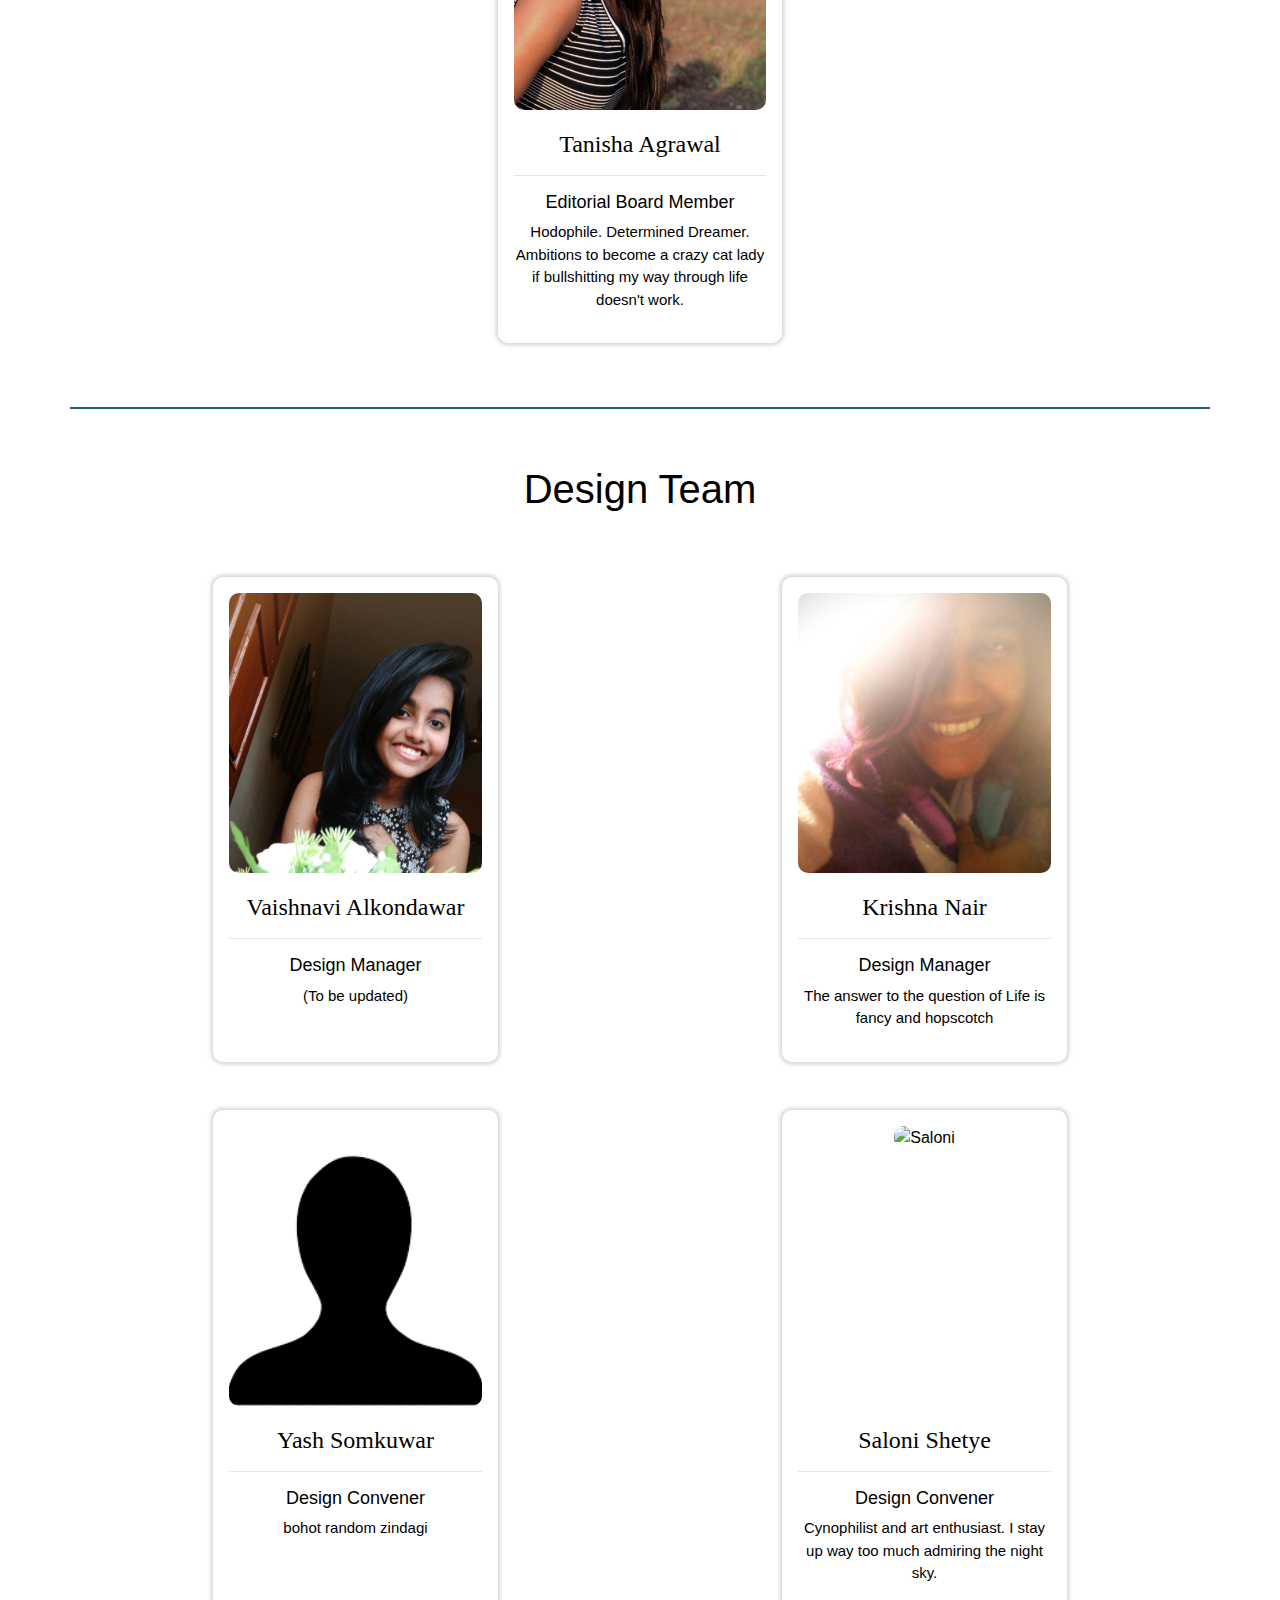
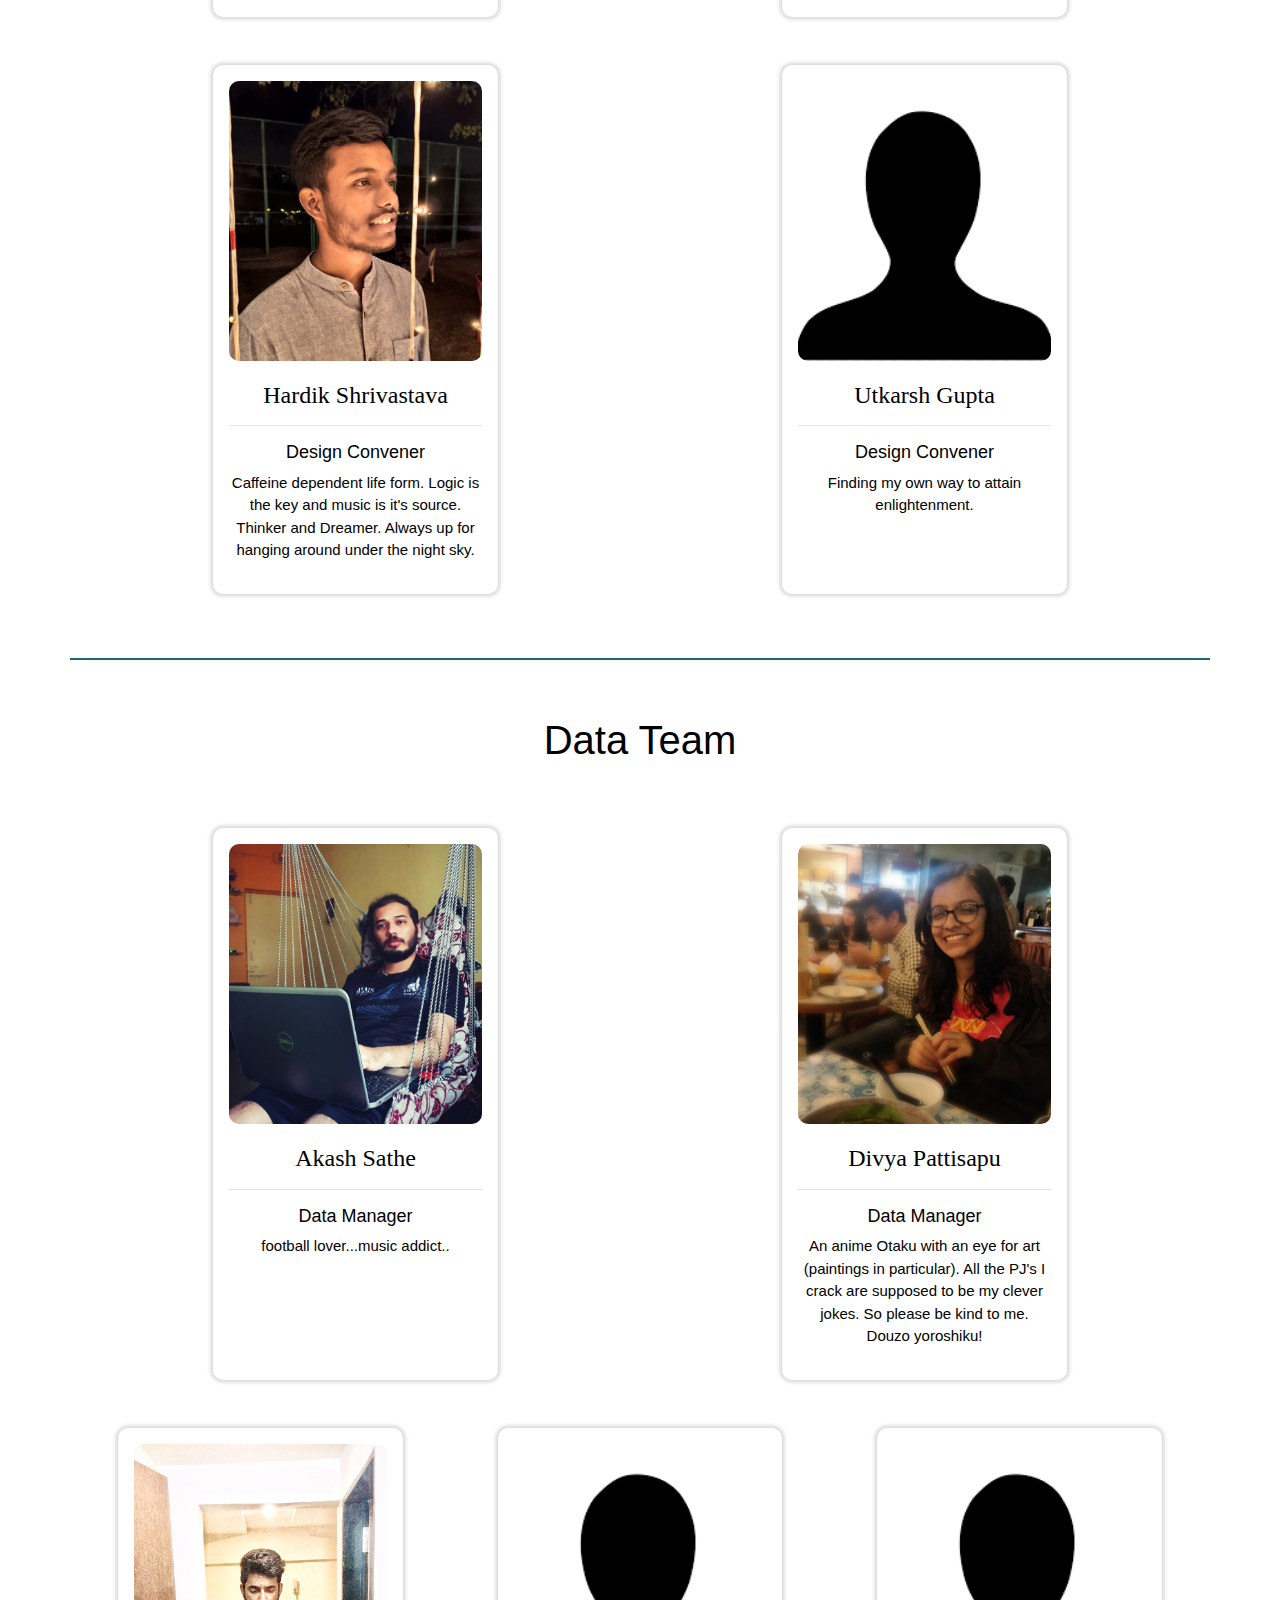
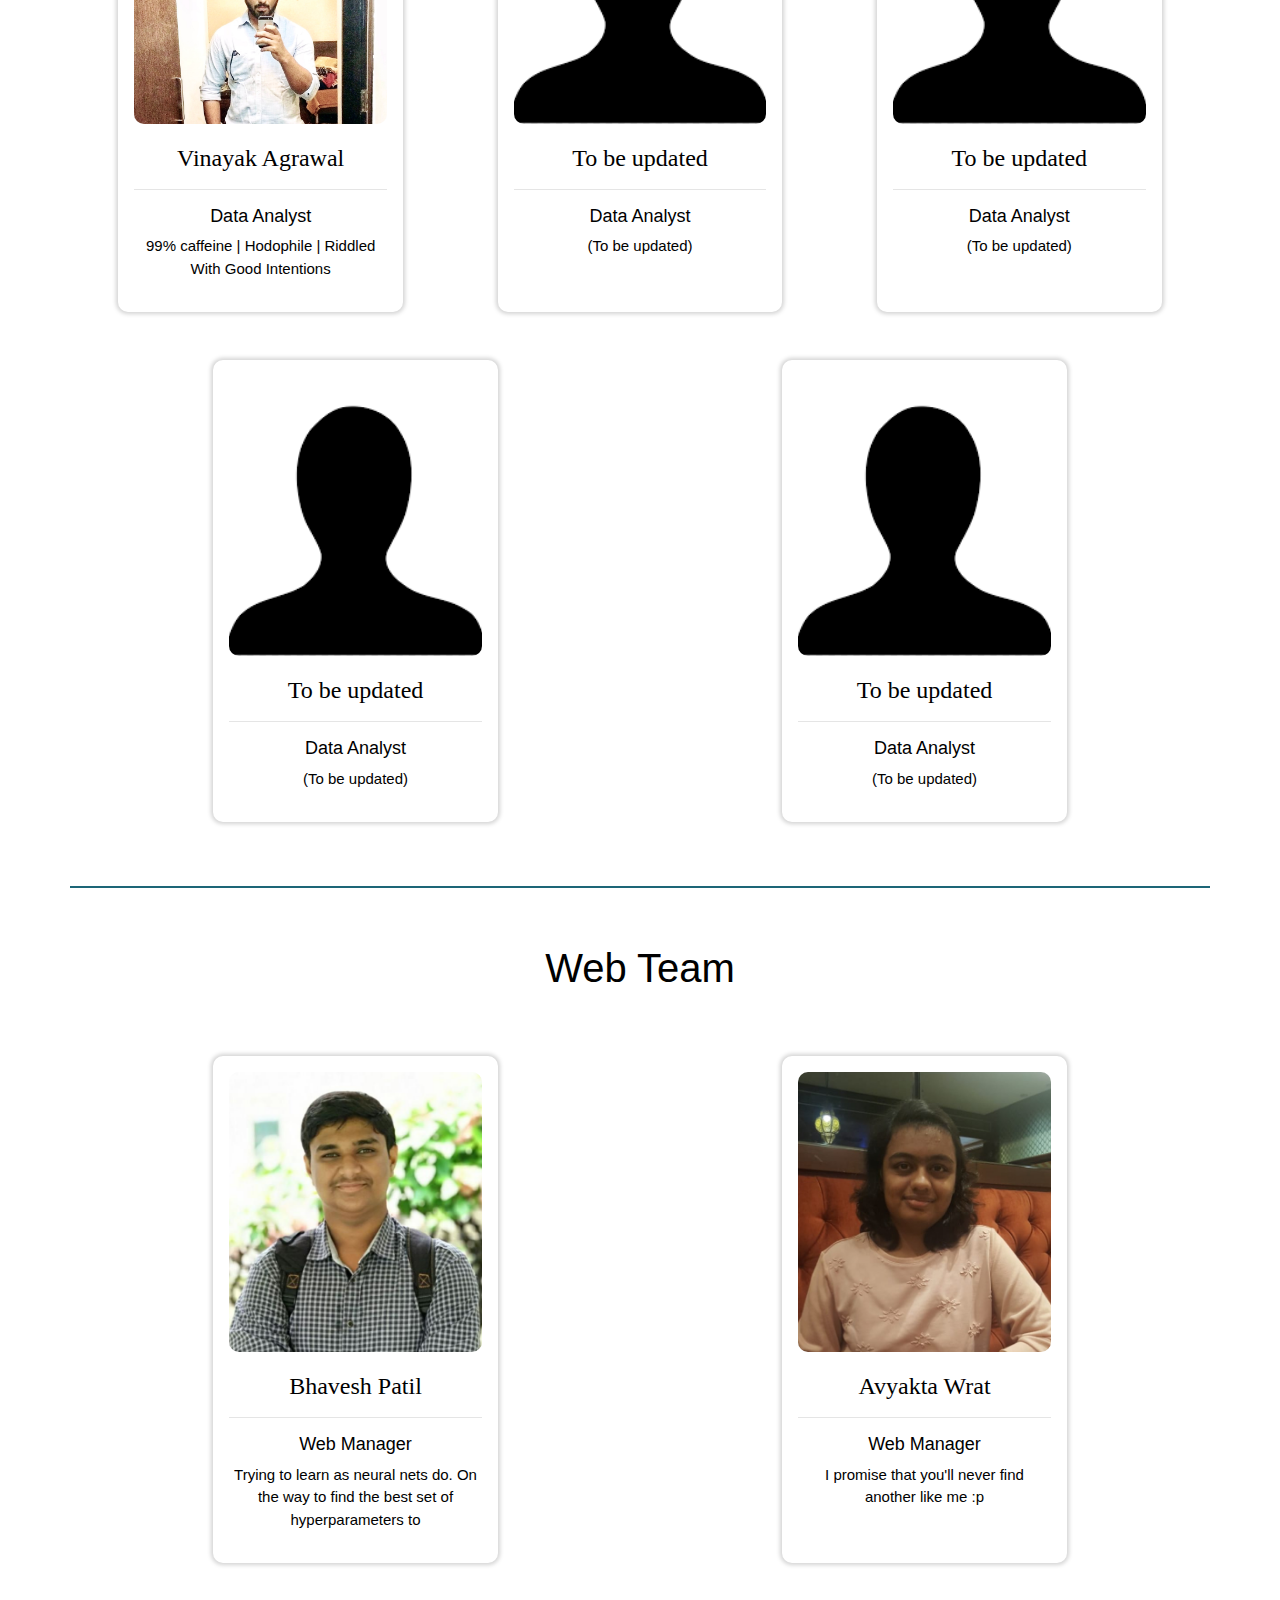
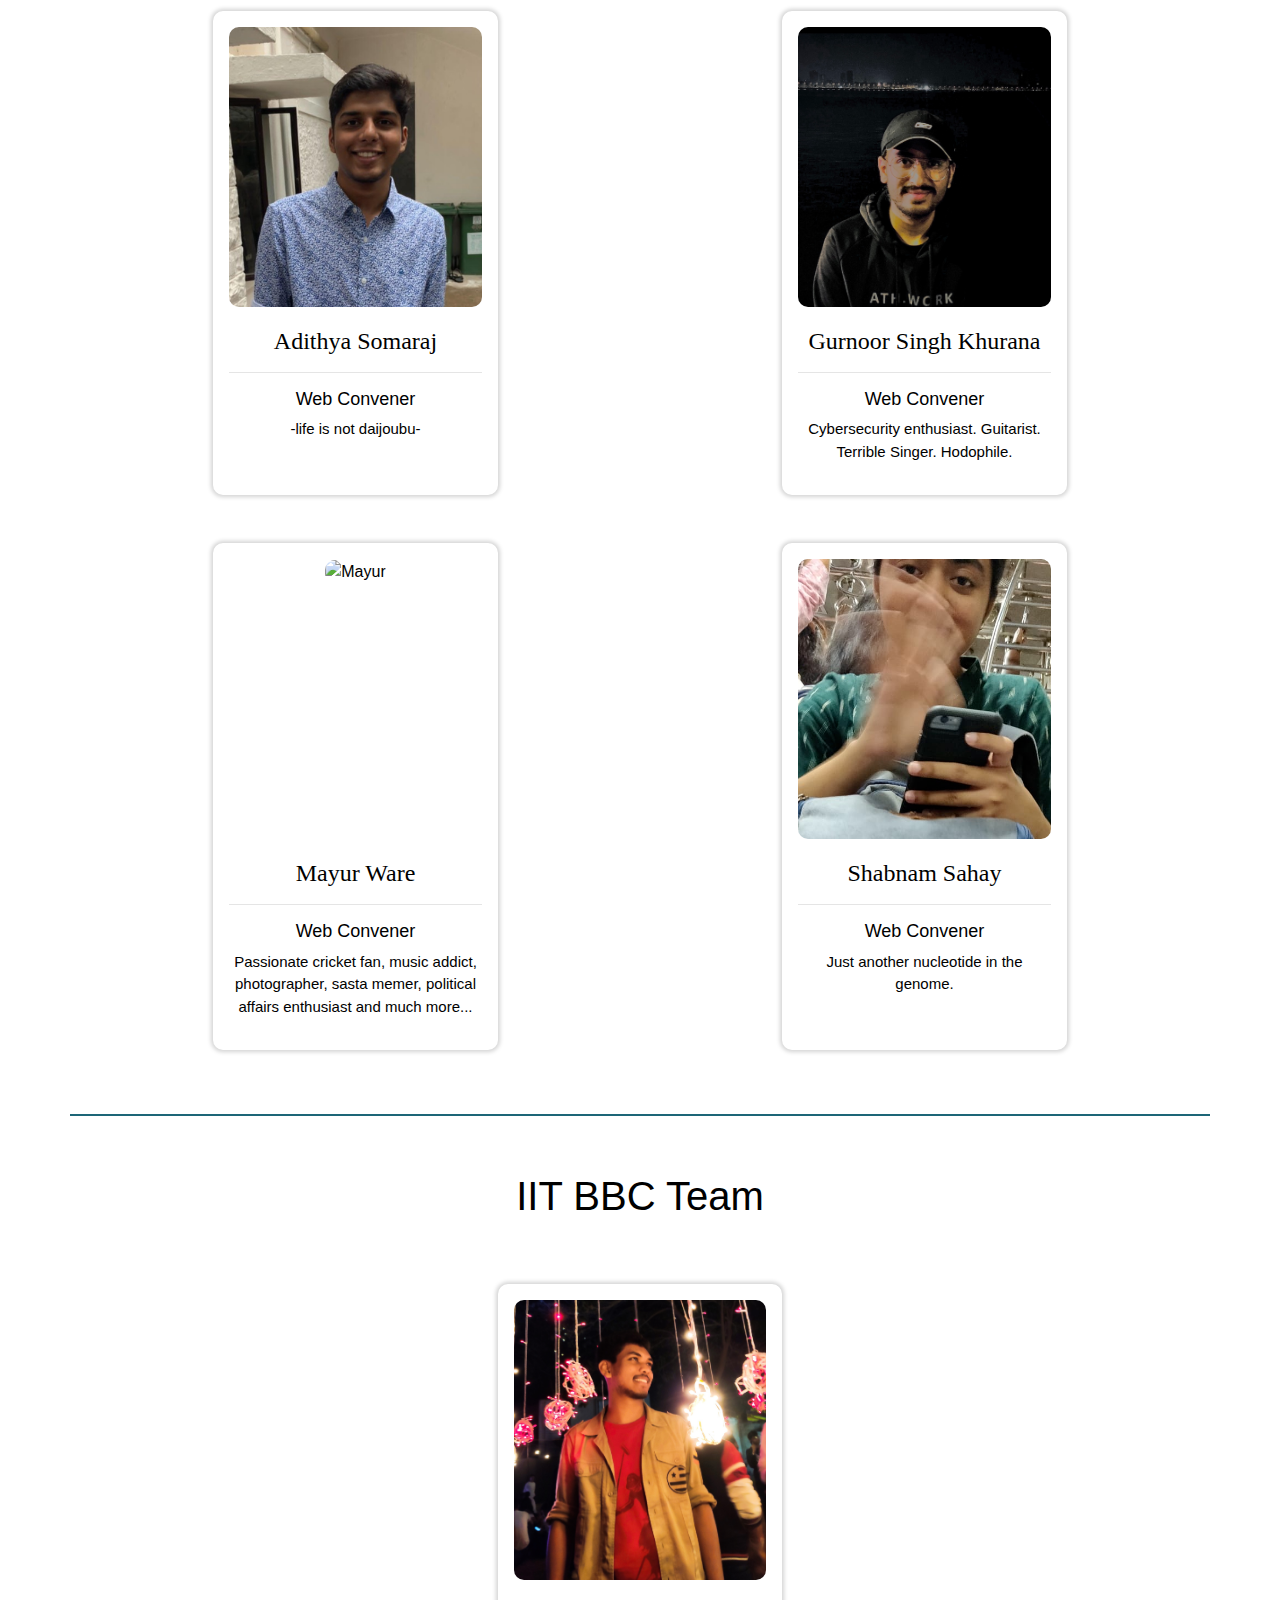
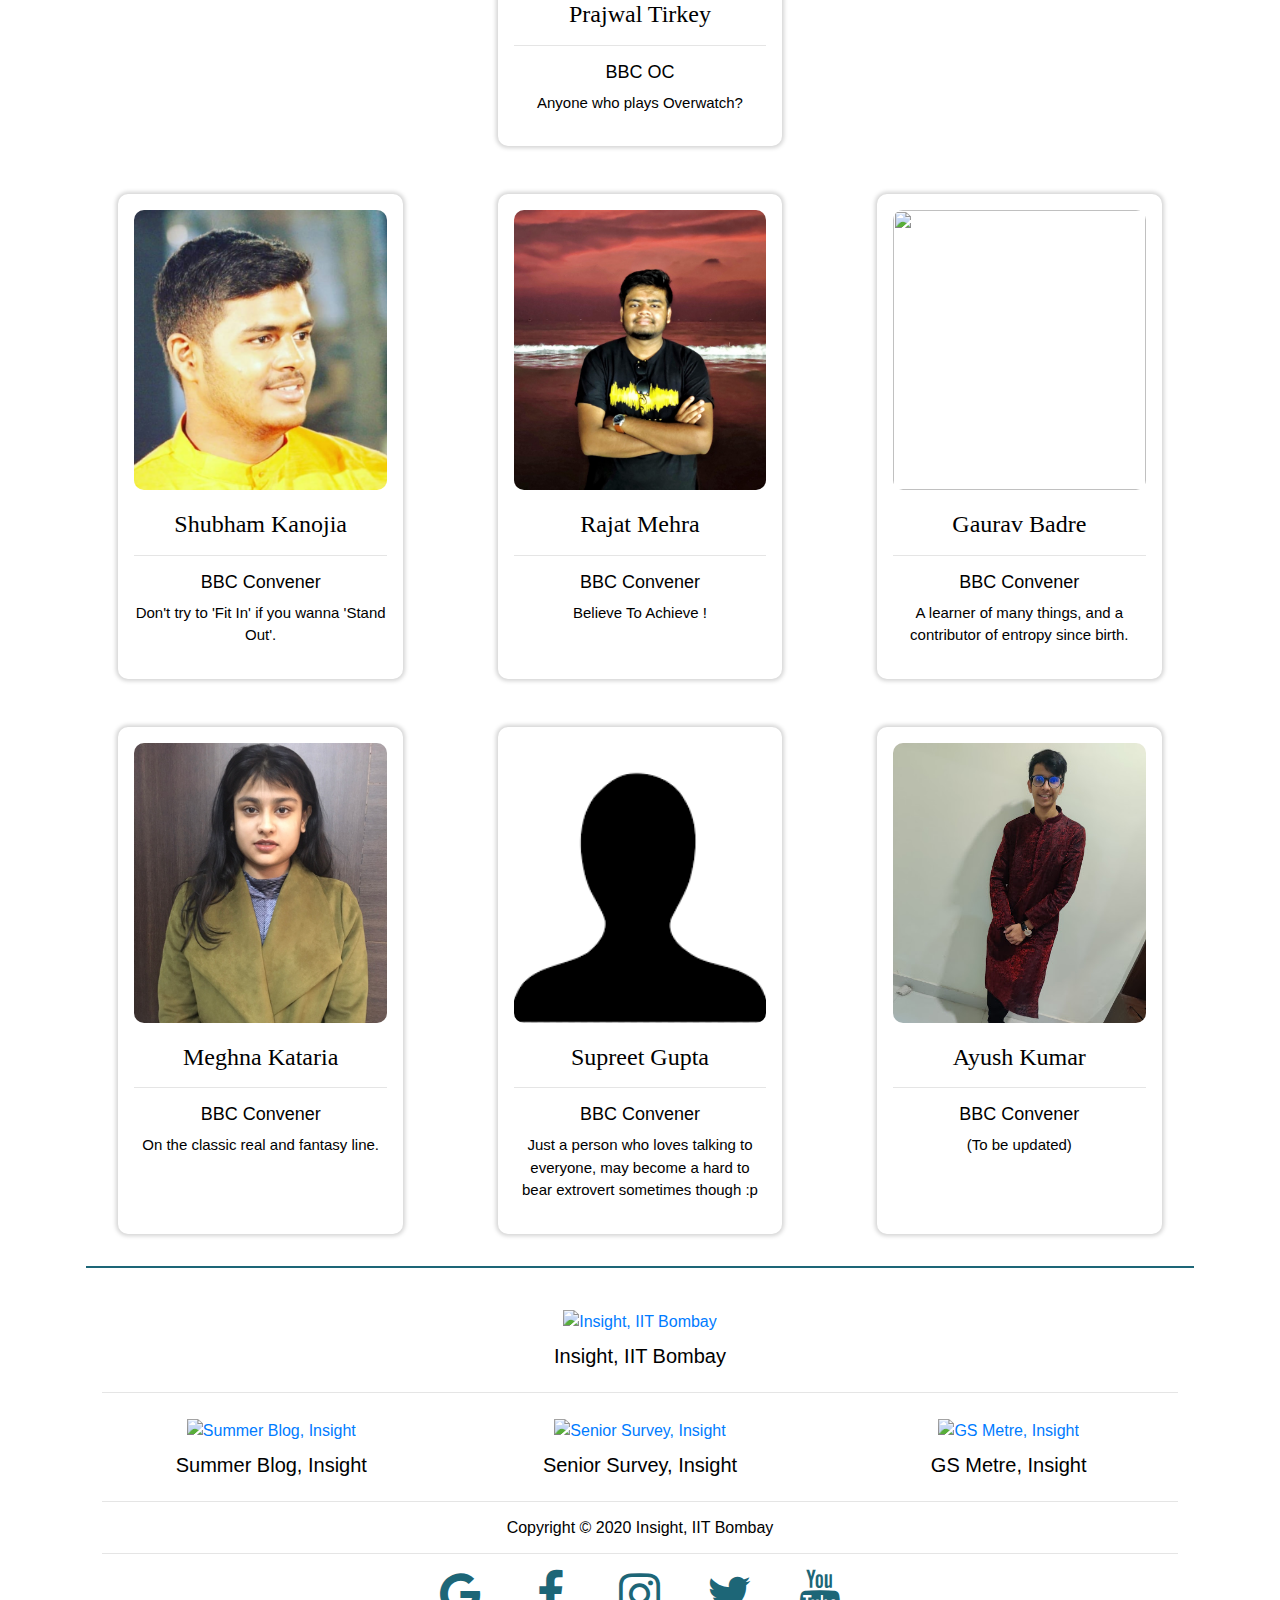
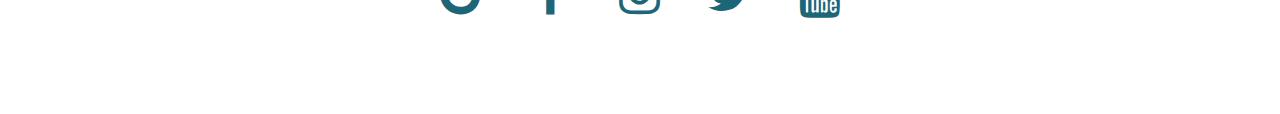
==== commit 833088a0: "Merge pull request #7 from MayurWare/master" ====
--- a/index.html
+++ b/index.html
@@ -110,7 +110,7 @@
                             <ul class="flip-card-back">
                                 <li><a href="mailto:amoghg15@gmail.com" target="_blank"><i
                                             class="fa fa-google fa-2x mb-3" style="color: skyblue;"></i></a></li>
-                                <li><a href="" target="_blank"><i class="fa fa-facebook fa-2x mb-3"
+                                <li><a href="https://www.facebook.com/amogh.gawaskar.5" target="_blank"><i class="fa fa-facebook fa-2x mb-3"
                                             style="color: skyblue"></i></a></li>
                             </ul>
                         </div>
@@ -134,7 +134,7 @@
                             <ul class="flip-card-back">
                                 <li><a href="mailto:smondal886@gmail.com" target="_blank"><i
                                             class="fa fa-google fa-2x mb-3" style="color: skyblue;"></i></a></li>
-                                <li><a href="" target="_blank"><i class="fa fa-facebook fa-2x mb-3"
+                                <li><a href="https://www.facebook.com/rightsuman" target="_blank"><i class="fa fa-facebook fa-2x mb-3"
                                             style="color: skyblue"></i></a></li>
                             </ul>
                         </div>
@@ -181,7 +181,7 @@
                             <ul class="flip-card-back">
                                 <li><a href="mailto:abir.mehta0808@gmail.com" target="_blank"><i
                                             class="fa fa-google fa-2x mb-3" style="color: skyblue;"></i></a></li>
-                                <li><a href="" target="_blank"><i class="fa fa-facebook fa-2x mb-3"
+                                <li><a href="https://www.facebook.com/abir.mehta.35" target="_blank"><i class="fa fa-facebook fa-2x mb-3"
                                             style="color: skyblue"></i></a></li>
                             </ul>
                         </div>
@@ -205,7 +205,7 @@
                             <ul class="flip-card-back">
                                 <li><a href="mailto:akanksha.11.05.07@gmail.com" target="_blank"><i
                                             class="fa fa-google fa-2x mb-3" style="color: skyblue;"></i></a></li>
-                                <li><a href="" target="_blank"><i class="fa fa-facebook fa-2x mb-3"
+                                <li><a href="https://www.facebook.com/akanksha.sachan.967" target="_blank"><i class="fa fa-facebook fa-2x mb-3"
                                             style="color: skyblue"></i></a></li>
                             </ul>
                         </div>
@@ -229,7 +229,7 @@
                             <ul class="flip-card-back">
                                 <li><a href="mailto:aman.t.rai22@gmail.com" target="_blank"><i
                                             class="fa fa-google fa-2x mb-3" style="color: skyblue;"></i></a></li>
-                                <li><a href="" target="_blank"><i class="fa fa-facebook fa-2x mb-3"
+                                <li><a href="https://www.facebook.com/aman.rai.146069" target="_blank"><i class="fa fa-facebook fa-2x mb-3"
                                             style="color: skyblue"></i></a></li>
                             </ul>
                         </div>
@@ -257,7 +257,7 @@
                             <ul class="flip-card-back">
                                 <li><a href="mailto:ak47amoghk@gmail.com" target="_blank"><i
                                             class="fa fa-google fa-2x mb-3" style="color: skyblue;"></i></a></li>
-                                <li><a href="" target="_blank"><i class="fa fa-facebook fa-2x mb-3"
+                                <li><a href="https://www.facebook.com/TheUnhandledException" target="_blank"><i class="fa fa-facebook fa-2x mb-3"
                                             style="color: skyblue"></i></a></li>
                             </ul>
                         </div>
@@ -281,7 +281,7 @@
                             <ul class="flip-card-back">
                                 <li><a href="mailto:anushkamandal2010@gmail.com" target="_blank"><i
                                             class="fa fa-google fa-2x mb-3" style="color: skyblue;"></i></a></li>
-                                <li><a href="" target="_blank"><i class="fa fa-facebook fa-2x mb-3"
+                                <li><a href="https://www.facebook.com/anushka.mandal.92167" target="_blank"><i class="fa fa-facebook fa-2x mb-3"
                                             style="color: skyblue"></i></a></li>
                             </ul>
                         </div>
@@ -306,7 +306,7 @@
                             <ul class="flip-card-back">
                                 <li><a href="mailto:apoorvaagarwal999@gmail.com" target="_blank"><i class="fa fa-google fa-2x mb-3"
                                             style="color: skyblue;"></i></a></li>
-                                <li><a href="" target="_blank"><i class="fa fa-facebook fa-2x mb-3"
+                                <li><a href="https://www.facebook.com/apoorva.agarwal.718" target="_blank"><i class="fa fa-facebook fa-2x mb-3"
                                             style="color: skyblue"></i></a></li>
                             </ul>
                         </div>
@@ -334,7 +334,7 @@
                             <ul class="flip-card-back">
                                 <li><a href="mailto:arvindmanimurugan98@gmail.com" target="_blank"><i class="fa fa-google fa-2x mb-3"
                                             style="color: skyblue;"></i></a></li>
-                                <li><a href="" target="_blank"><i class="fa fa-facebook fa-2x mb-3"
+                                <li><a href="https://www.facebook.com/arvind.mani.333" target="_blank"><i class="fa fa-facebook fa-2x mb-3"
                                             style="color: skyblue"></i></a></li>
                             </ul>
                         </div>
@@ -357,7 +357,7 @@
                             <ul class="flip-card-back">
                                 <li><a href="mailto:aryanmishra.iitb@gmail.com" target="_blank"><i class="fa fa-google fa-2x mb-3"
                                             style="color: skyblue;"></i></a></li>
-                                <li><a href="" target="_blank"><i class="fa fa-facebook fa-2x mb-3"
+                                <li><a href="https://www.facebook.com/ArryM1811" target="_blank"><i class="fa fa-facebook fa-2x mb-3"
                                             style="color: skyblue"></i></a></li>
                             </ul>
                         </div>
@@ -381,7 +381,7 @@
                             <ul class="flip-card-back">
                                 <li><a href="mailto:iitb.chaitanya.johari@gmail.com" target="_blank"><i class="fa fa-google fa-2x mb-3"
                                             style="color: skyblue;"></i></a></li>
-                                <li><a href="" target="_blank"><i class="fa fa-facebook fa-2x mb-3"
+                                <li><a href="https://www.facebook.com/chaitanya.johari.5" target="_blank"><i class="fa fa-facebook fa-2x mb-3"
                                             style="color: skyblue"></i></a></li>
                             </ul>
                         </div>
@@ -410,7 +410,7 @@
                             <ul class="flip-card-back">
                                 <li><a href="mailto:devanshbangad128@gmail.com" target="_blank"><i class="fa fa-google fa-2x mb-3"
                                             style="color: skyblue;"></i></a></li>
-                                <li><a href="" target="_blank"><i class="fa fa-facebook fa-2x mb-3"
+                                <li><a href="https://www.facebook.com/devansh.bangad" target="_blank"><i class="fa fa-facebook fa-2x mb-3"
                                             style="color: skyblue"></i></a></li>
                             </ul>
                         </div>
@@ -427,11 +427,11 @@
                 <div class="box" id="namit">
                     <div class="flip-card">
                         <div class="flip-card-inner">
-                            <div class="flip-card-front"><img src=".\Images\unknown.png" alt="Namit"></div>
+                            <div class="flip-card-front"><img src=".\Images\Editorial Board\namit.jpg" alt="Namit"></div>
                             <ul class="flip-card-back">
                                 <li><a href="mailto:namit3157@gmail.com" target="_blank"><i class="fa fa-google fa-2x mb-3"
                                             style="color: skyblue;"></i></a></li>
-                                <li><a href="" target="_blank"><i class="fa fa-facebook fa-2x mb-3"
+                                <li><a href="https://www.facebook.com/namit.agr3157" target="_blank"><i class="fa fa-facebook fa-2x mb-3"
                                             style="color: skyblue"></i></a></li>
                             </ul>
                         </div>
@@ -440,7 +440,7 @@
                         <h3>Namit Agrawal</h3>
                         <hr>
                         <h4>Editorial Board Member</h4>
-                        <p>(To be updated)</p>
+                        <p>As an introvert, my natural habitat is my bed with Netflix giving me company and using memes to interact with the outer world. Always up for social and philosophical dialogue, I can be often found in my other home, debating.</p>
                     </div>
                 </div>
             </div>
@@ -453,7 +453,7 @@
                             <ul class="flip-card-back">
                                 <li><a href="mailto:ojasvik273@gmail.com" target="_blank"><i class="fa fa-google fa-2x mb-3"
                                             style="color: skyblue;"></i></a></li>
-                                <li><a href="" target="_blank"><i class="fa fa-facebook fa-2x mb-3"
+                                <li><a href="https://www.facebook.com/ojasvi.kumar.7528" target="_blank"><i class="fa fa-facebook fa-2x mb-3"
                                             style="color: skyblue"></i></a></li>
                             </ul>
                         </div>
@@ -482,7 +482,7 @@
                             <ul class="flip-card-back">
                                 <li><a href="mailto:pranavkasat2000@gmail.com" target="_blank"><i class="fa fa-google fa-2x mb-3"
                                             style="color: skyblue;"></i></a></li>
-                                <li><a href="" target="_blank"><i class="fa fa-facebook fa-2x mb-3"
+                                <li><a href="https://www.facebook.com/pranav.kasat.1" target="_blank"><i class="fa fa-facebook fa-2x mb-3"
                                             style="color: skyblue"></i></a></li>
                             </ul>
                         </div>
@@ -507,7 +507,7 @@
                             <ul class="flip-card-back">
                                 <li><a href="mailto:jrajatain12@gmail.com" target="_blank"><i class="fa fa-google fa-2x mb-3"
                                             style="color: skyblue;"></i></a></li>
-                                <li><a href="" target="_blank"><i class="fa fa-facebook fa-2x mb-3"
+                                <li><a href="https://www.facebook.com/rajat.jain.2001" target="_blank"><i class="fa fa-facebook fa-2x mb-3"
                                             style="color: skyblue"></i></a></li>
                             </ul>
                         </div>
@@ -529,7 +529,7 @@
                             <ul class="flip-card-back">
                                 <li><a href="mailto:rishirathi123456789@gmail.com" target="_blank"><i class="fa fa-google fa-2x mb-3"
                                             style="color: skyblue;"></i></a></li>
-                                <li><a href="" target="_blank"><i class="fa fa-facebook fa-2x mb-3"
+                                <li><a href="https://www.facebook.com/rishi.rathi.75033" target="_blank"><i class="fa fa-facebook fa-2x mb-3"
                                             style="color: skyblue"></i></a></li>
                             </ul>
                         </div>
@@ -555,7 +555,7 @@
                             <ul class="flip-card-back">
                                 <li><a href="mailto:dixitsahil11@gmail.com" target="_blank"><i class="fa fa-google fa-2x mb-3"
                                             style="color: skyblue;"></i></a></li>
-                                <li><a href="" target="_blank"><i class="fa fa-facebook fa-2x mb-3"
+                                <li><a href="https://www.facebook.com/dixitsahil11" target="_blank"><i class="fa fa-facebook fa-2x mb-3"
                                             style="color: skyblue"></i></a></li>
                             </ul>
                         </div>
@@ -577,7 +577,7 @@
                             <ul class="flip-card-back">
                                 <li><a href="mailto:samyakshah21@gmail.com" target="_blank"><i class="fa fa-google fa-2x mb-3"
                                             style="color: skyblue;"></i></a></li>
-                                <li><a href="" target="_blank"><i class="fa fa-facebook fa-2x mb-3"
+                                <li><a href="https://www.facebook.com/samyak.shah.3139" target="_blank"><i class="fa fa-facebook fa-2x mb-3"
                                             style="color: skyblue"></i></a></li>
                             </ul>
                         </div>
@@ -599,7 +599,7 @@
                             <ul class="flip-card-back">
                                 <li><a href="mailto:shaunaknatarajan@gmail.com" target="_blank"><i class="fa fa-google fa-2x mb-3"
                                             style="color: skyblue;"></i></a></li>
-                                <li><a href="" target="_blank"><i class="fa fa-facebook fa-2x mb-3"
+                                <li><a href="https://www.facebook.com/shaunakyo" target="_blank"><i class="fa fa-facebook fa-2x mb-3"
                                             style="color: skyblue"></i></a></li>
                             </ul>
                         </div>
@@ -627,7 +627,7 @@
                             <ul class="flip-card-back">
                                 <li><a href="mailto:tanisha1820@gmail.com" target="_blank"><i class="fa fa-google fa-2x mb-3"
                                             style="color: skyblue;"></i></a></li>
-                                <li><a href="" target="_blank"><i class="fa fa-facebook fa-2x mb-3"
+                                <li><a href="https://www.facebook.com/tanisha.agarwal.560" target="_blank"><i class="fa fa-facebook fa-2x mb-3"
                                             style="color: skyblue"></i></a></li>
                             </ul>
                         </div>
@@ -670,11 +670,11 @@
                 <div class="box" id="vaishnavi">
                     <div class="flip-card">
                         <div class="flip-card-inner">
-                            <div class="flip-card-front"><img src=".\Images\Design\vaishnavi.jpg" alt="Vaishnavi"></div>
+                            <div class="flip-card-front"><img src=".\Images\Design\vaishnavi1.jpg" alt="Vaishnavi"></div>
                             <ul class="flip-card-back">
                                 <li><a href="mailto:vaishnavialkondawar26@gmail.com" target="_blank"><i class="fa fa-google fa-2x mb-3"
                                             style="color: skyblue;"></i></a></li>
-                                <li><a href="" target="_blank"><i class="fa fa-facebook fa-2x mb-3"
+                                <li><a href="https://www.facebook.com/vaishnavi.alkondawar.3" target="_blank"><i class="fa fa-facebook fa-2x mb-3"
                                             style="color: skyblue"></i></a></li>
                             </ul>
                         </div>
@@ -696,7 +696,7 @@
                             <ul class="flip-card-back">
                                 <li><a href="mailto:krishnarn00@gmail.com" target="_blank"><i class="fa fa-google fa-2x mb-3"
                                             style="color: skyblue;"></i></a></li>
-                                <li><a href="" target="_blank"><i class="fa fa-facebook fa-2x mb-3"
+                                <li><a href="https://www.facebook.com/Krishna.nair4" target="_blank"><i class="fa fa-facebook fa-2x mb-3"
                                             style="color: skyblue"></i></a></li>
                             </ul>
                         </div>
@@ -722,7 +722,7 @@
                             <ul class="flip-card-back">
                                 <li><a href="mailto:somkuwaryash@gmail.com" target="_blank"><i class="fa fa-google fa-2x mb-3"
                                             style="color: skyblue;"></i></a></li>
-                                <li><a href="" target="_blank"><i class="fa fa-facebook fa-2x mb-3"
+                                <li><a href="https://www.facebook.com/yash.somkuwar.3" target="_blank"><i class="fa fa-facebook fa-2x mb-3"
                                             style="color: skyblue"></i></a></li>
                             </ul>
                         </div>
@@ -744,7 +744,7 @@
                             <ul class="flip-card-back">
                                 <li><a href="mailto:shetye.amar.saloni@gmail.com" target="_blank"><i class="fa fa-google fa-2x mb-3"
                                             style="color: skyblue;"></i></a></li>
-                                <li><a href="" target="_blank"><i class="fa fa-facebook fa-2x mb-3"
+                                <li><a href="https://www.facebook.com/saloni.shetye.7" target="_blank"><i class="fa fa-facebook fa-2x mb-3"
                                             style="color: skyblue"></i></a></li>
                             </ul>
                         </div>
@@ -770,7 +770,7 @@
                             <ul class="flip-card-back">
                                 <li><a href="mailto:1027hardik@gmail.com" target="_blank"><i class="fa fa-google fa-2x mb-3"
                                             style="color: skyblue;"></i></a></li>
-                                <li><a href="" target="_blank"><i class="fa fa-facebook fa-2x mb-3"
+                                <li><a href="https://www.facebook.com/hardik.shrivastava.9847" target="_blank"><i class="fa fa-facebook fa-2x mb-3"
                                             style="color: skyblue"></i></a></li>
                             </ul>
                         </div>
@@ -793,7 +793,7 @@
                             <ul class="flip-card-back">
                                 <li><a href="mailto:utkarshgupta2643@gmail.com" target="_blank"><i class="fa fa-google fa-2x mb-3"
                                             style="color: skyblue;"></i></a></li>
-                                <li><a href="" target="_blank"><i class="fa fa-facebook fa-2x mb-3"
+                                <li><a href="https://www.facebook.com/profile.php?id=100038406542924" target="_blank"><i class="fa fa-facebook fa-2x mb-3"
                                             style="color: skyblue"></i></a></li>
                             </ul>
                         </div>
@@ -839,7 +839,7 @@
                             <ul class="flip-card-back">
                                 <li><a href="mailto:akashsathe79@gmail.com" target="_blank"><i class="fa fa-google fa-2x mb-3"
                                             style="color: skyblue;"></i></a></li>
-                                <li><a href="" target="_blank"><i class="fa fa-facebook fa-2x mb-3"
+                                <li><a href="https://www.facebook.com/akash.sathe.58" target="_blank"><i class="fa fa-facebook fa-2x mb-3"
                                             style="color: skyblue"></i></a></li>
                             </ul>
                         </div>
@@ -861,7 +861,7 @@
                             <ul class="flip-card-back">
                                 <li><a href="mailto:divyapattisapu@gmail.com" target="_blank"><i class="fa fa-google fa-2x mb-3"
                                             style="color: skyblue;"></i></a></li>
-                                <li><a href="" target="_blank"><i class="fa fa-facebook fa-2x mb-3"
+                                <li><a href="https://www.facebook.com/profile.php?id=100013004804898" target="_blank"><i class="fa fa-facebook fa-2x mb-3"
                                             style="color: skyblue"></i></a></li>
                             </ul>
                         </div>
@@ -889,7 +889,7 @@
                             <ul class="flip-card-back">
                                 <li><a href="mailto:vinayakagrawal9@gmail.com" target="_blank"><i class="fa fa-google fa-2x mb-3"
                                             style="color: skyblue;"></i></a></li>
-                                <li><a href="" target="_blank"><i class="fa fa-facebook fa-2x mb-3"
+                                <li><a href="https://www.facebook.com/drake.vinayak" target="_blank"><i class="fa fa-facebook fa-2x mb-3"
                                             style="color: skyblue"></i></a></li>
                             </ul>
                         </div>
@@ -1022,11 +1022,11 @@
                 <div class="box" id="bhavesh">
                     <div class="flip-card">
                         <div class="flip-card-inner">
-                            <div class="flip-card-front"><img src=".\Images\unknown.png" alt="Bhavesh"></div>
+                            <div class="flip-card-front"><img src=".\Images\Web\bhavesh.jpg" alt="Bhavesh"></div>
                             <ul class="flip-card-back">
                                 <li><a href="mailto:bpatil2712@gmail.com" target="_blank"><i class="fa fa-google fa-2x mb-3"
                                             style="color: skyblue;"></i></a></li>
-                                <li><a href="" target="_blank"><i class="fa fa-facebook fa-2x mb-3"
+                                <li><a href="https://www.facebook.com/profile.php?id=100027666019988" target="_blank"><i class="fa fa-facebook fa-2x mb-3"
                                             style="color: skyblue"></i></a></li>
                             </ul>
                         </div>
@@ -1044,11 +1044,11 @@
                 <div class="box" id="avyakta">
                     <div class="flip-card">
                         <div class="flip-card-inner">
-                            <div class="flip-card-front"><img src=".\Images\unknown.png" alt="Avyakta"></div>
+                            <div class="flip-card-front"><img src=".\Images\Web\avyakta.jpg" alt="Avyakta"></div>
                             <ul class="flip-card-back">
                                 <li><a href="mailto:avyaktawrat@gmail.com" target="_blank"><i class="fa fa-google fa-2x mb-3"
                                             style="color: skyblue;"></i></a></li>
-                                <li><a href="" target="_blank"><i class="fa fa-facebook fa-2x mb-3"
+                                <li><a href="https://www.facebook.com/avyakta.wrat.9" target="_blank"><i class="fa fa-facebook fa-2x mb-3"
                                             style="color: skyblue"></i></a></li>
                             </ul>
                         </div>
@@ -1057,7 +1057,7 @@
                         <h3>Avyakta Wrat</h3>
                         <hr>
                         <h4>Web Manager</h4>
-                        <p>To be updated</p>
+                        <p>I promise that you'll never find another like me :p</p>
                     </div>
                 </div>
             </div>
@@ -1070,11 +1070,11 @@
                 <div class="box" id="adithya">
                     <div class="flip-card">
                         <div class="flip-card-inner">
-                            <div class="flip-card-front"><img src=".\Images\unknown.png" alt="Adithya"></div>
+                            <div class="flip-card-front"><img src=".\Images\Web\adithya.jpg" alt="Adithya"></div>
                             <ul class="flip-card-back">
                                 <li><a href="mailto:adithya.bs2001@gmail.com" target="_blank"><i class="fa fa-google fa-2x mb-3"
                                             style="color: skyblue;"></i></a></li>
-                                <li><a href="" target="_blank"><i class="fa fa-facebook fa-2x mb-3"
+                                <li><a href="https://www.facebook.com/adithya.somaraj.5" target="_blank"><i class="fa fa-facebook fa-2x mb-3"
                                             style="color: skyblue"></i></a></li>
                             </ul>
                         </div>
@@ -1083,7 +1083,7 @@
                         <h3>Adithya Somaraj</h3>
                         <hr>
                         <h4>Web Convener</h4>
-                        <p>To be updated</p>
+                        <p>-life is not daijoubu-</p>
                     </div>
                 </div>
             </div>
@@ -1096,7 +1096,7 @@
                             <ul class="flip-card-back">
                                 <li><a href="mailto:gurnoor6@gmail.com" target="_blank"><i class="fa fa-google fa-2x mb-3"
                                             style="color: skyblue;"></i></a></li>
-                                <li><a href="" target="_blank"><i class="fa fa-facebook fa-2x mb-3"
+                                <li><a href="https://www.facebook.com/gurnoor.singh.5036459" target="_blank"><i class="fa fa-facebook fa-2x mb-3"
                                             style="color: skyblue"></i></a></li>
                             </ul>
                         </div>
@@ -1122,7 +1122,7 @@
                             <ul class="flip-card-back">
                                 <li><a href="mailto:mayurware16@gmail.com" target="_blank"><i class="fa fa-google fa-2x mb-3"
                                             style="color: skyblue;"></i></a></li>
-                                <li><a href="" target="_blank"><i class="fa fa-facebook fa-2x mb-3"
+                                <li><a href="https://www.facebook.com/mayur.ware.7334/" target="_blank"><i class="fa fa-facebook fa-2x mb-3"
                                             style="color: skyblue"></i></a></li>
                             </ul>
                         </div>
@@ -1131,9 +1131,7 @@
                         <h3>Mayur Ware</h3>
                         <hr>
                         <h4>Web Convener</h4>
-                        <p>Passionate cricket fan, music addict, photographer, sasta memer, political affairs &
-                            international relations
-                            enthusiast and much more...</p>
+                        <p>Passionate cricket fan, music addict, photographer, sasta memer, political affairs enthusiast and much more...</p>
                     </div>
                 </div>
             </div>
@@ -1146,7 +1144,7 @@
                             <ul class="flip-card-back">
                                 <li><a href="mailto:shabnam.sahay@gmail.com" target="_blank"><i class="fa fa-google fa-2x mb-3"
                                             style="color: skyblue;"></i></a></li>
-                                <li><a href="" target="_blank"><i class="fa fa-facebook fa-2x mb-3"
+                                <li><a href="https://www.facebook.com/shabnam.sahay.3" target="_blank"><i class="fa fa-facebook fa-2x mb-3"
                                             style="color: skyblue"></i></a></li>
                             </ul>
                         </div>
@@ -1190,7 +1188,7 @@
                             <ul class="flip-card-back">
                                 <li><a href="mailto:prajwal.tirkey@gmail.com" target="_blank"><i class="fa fa-google fa-2x mb-3"
                                             style="color: skyblue;"></i></a></li>
-                                <li><a href="" target="_blank"><i class="fa fa-facebook fa-2x mb-3"
+                                <li><a href="https://www.facebook.com/prajwal.tirkey" target="_blank"><i class="fa fa-facebook fa-2x mb-3"
                                             style="color: skyblue"></i></a></li>
                             </ul>
                         </div>
@@ -1216,7 +1214,7 @@
                             <ul class="flip-card-back">
                                 <li><a href="mailto:shubhamkanojia360@gmail.com" target="_blank"><i class="fa fa-google fa-2x mb-3"
                                             style="color: skyblue;"></i></a></li>
-                                <li><a href="" target="_blank"><i class="fa fa-facebook fa-2x mb-3"
+                                <li><a href="https://www.facebook.com/profile.php?id=100007104739302" target="_blank"><i class="fa fa-facebook fa-2x mb-3"
                                             style="color: skyblue"></i></a></li>
                             </ul>
                         </div>
@@ -1238,7 +1236,7 @@
                             <ul class="flip-card-back">
                                 <li><a href="mailto:rajatmehra1999@gmail.com" target="_blank"><i class="fa fa-google fa-2x mb-3"
                                             style="color: skyblue;"></i></a></li>
-                                <li><a href="" target="_blank"><i class="fa fa-facebook fa-2x mb-3"
+                                <li><a href="https://www.facebook.com/rajat.mehra.750546" target="_blank"><i class="fa fa-facebook fa-2x mb-3"
                                             style="color: skyblue"></i></a></li>
                             </ul>
                         </div>
@@ -1260,7 +1258,7 @@
                             <ul class="flip-card-back">
                                 <li><a href="mailto:gauravbadre306@gmail.com" target="_blank"><i class="fa fa-google fa-2x mb-3"
                                             style="color: skyblue;"></i></a></li>
-                                <li><a href="" target="_blank"><i class="fa fa-facebook fa-2x mb-3"
+                                <li><a href="https://www.facebook.com/gaurav.badre.5" target="_blank"><i class="fa fa-facebook fa-2x mb-3"
                                             style="color: skyblue"></i></a></li>
                             </ul>
                         </div>
@@ -1286,7 +1284,7 @@
                             <ul class="flip-card-back">
                                 <li><a href="mailto:meghnakataria12@gmail.com" target="_blank"><i class="fa fa-google fa-2x mb-3"
                                             style="color: skyblue;"></i></a></li>
-                                <li><a href="" target="_blank"><i class="fa fa-facebook fa-2x mb-3"
+                                <li><a href="https://www.facebook.com/meghna.kataria.52" target="_blank"><i class="fa fa-facebook fa-2x mb-3"
                                             style="color: skyblue"></i></a></li>
                             </ul>
                         </div>
@@ -1308,7 +1306,7 @@
                             <ul class="flip-card-back">
                                 <li><a href="mailto:supreetgupta2002@gmail.com" target="_blank"><i class="fa fa-google fa-2x mb-3"
                                             style="color: skyblue;"></i></a></li>
-                                <li><a href="" target="_blank"><i class="fa fa-facebook fa-2x mb-3"
+                                <li><a href="https://www.facebook.com/supreet.gupta.5454" target="_blank"><i class="fa fa-facebook fa-2x mb-3"
                                             style="color: skyblue"></i></a></li>
                             </ul>
                         </div>
@@ -1331,7 +1329,7 @@
                             <ul class="flip-card-back">
                                 <li><a href="mailto:ayushagrawalgaya@gmail.com" target="_blank"><i class="fa fa-google fa-2x mb-3"
                                             style="color: skyblue;"></i></a></li>
-                                <li><a href="" target="_blank"><i class="fa fa-facebook fa-2x mb-3"
+                                <li><a href="https://www.facebook.com/profile.php?id=100005291147287" target="_blank"><i class="fa fa-facebook fa-2x mb-3"
                                             style="color: skyblue"></i></a></li>
                             </ul>
                         </div>
